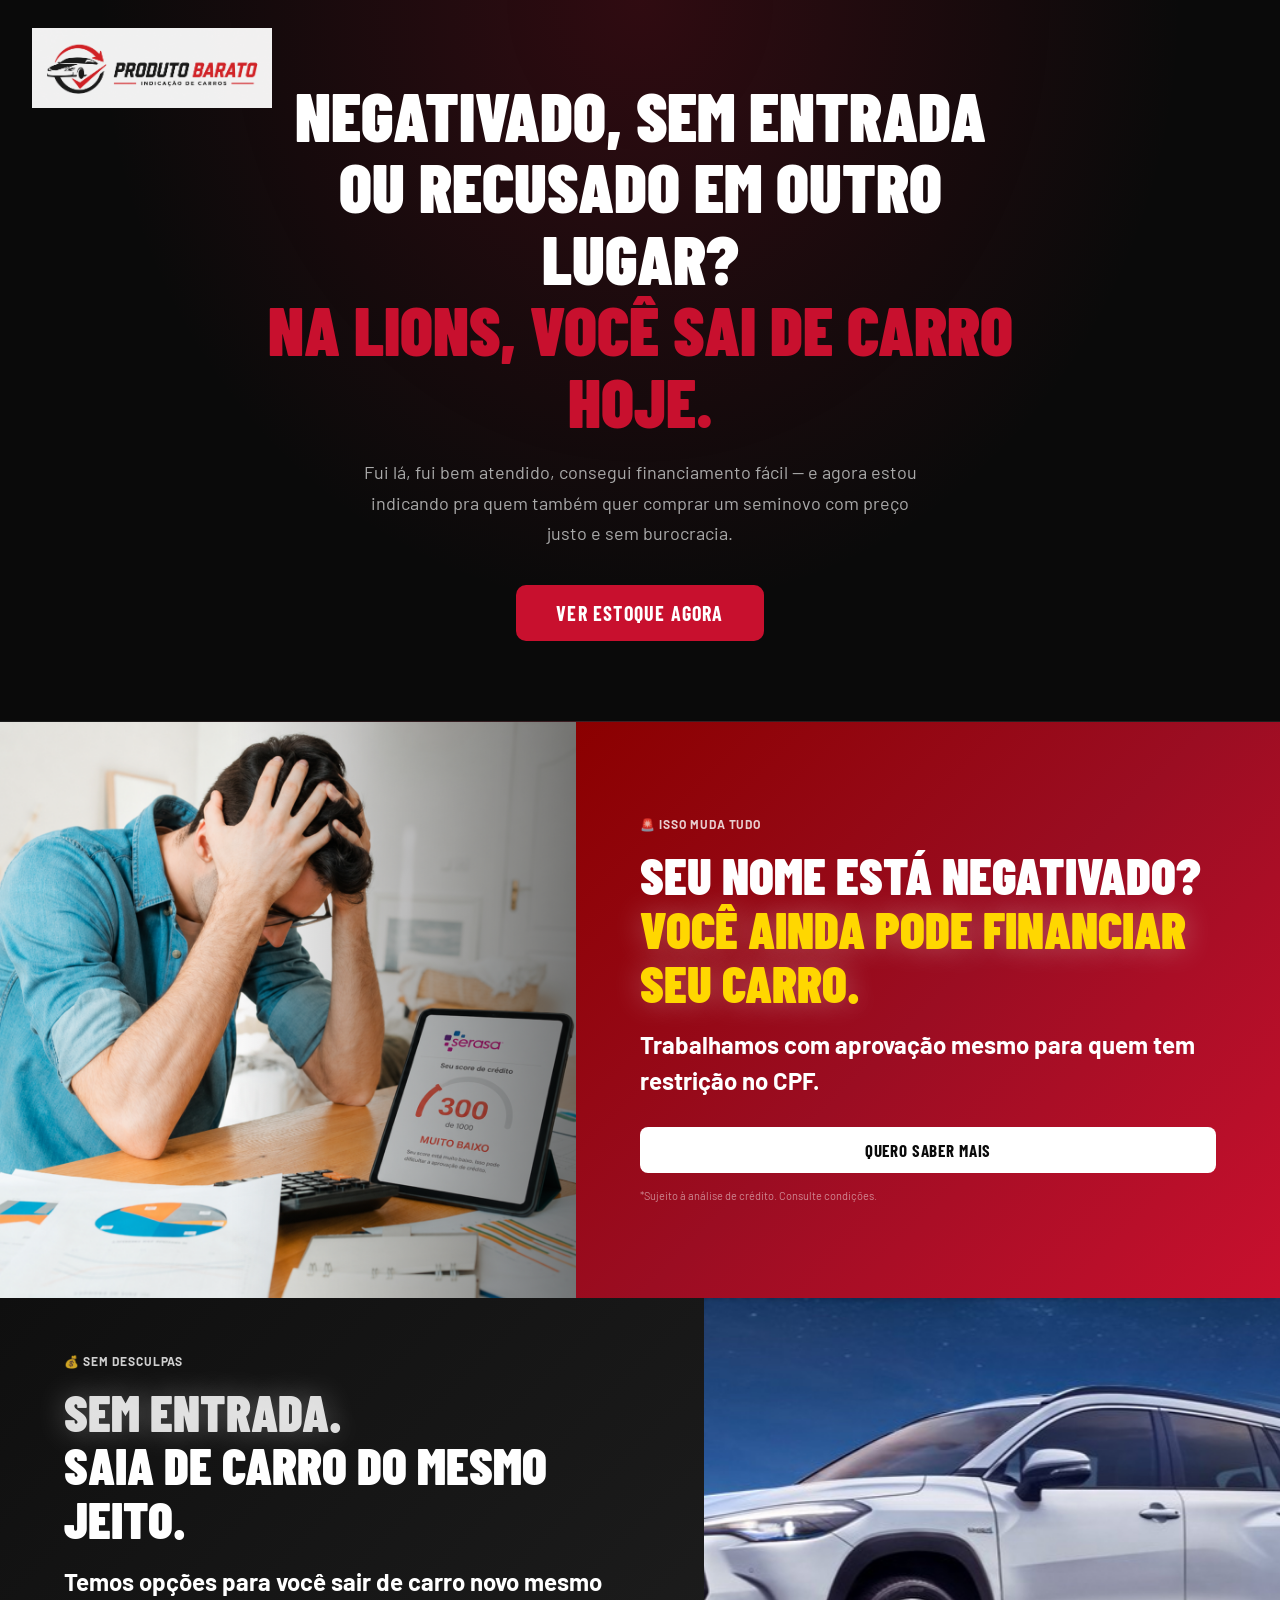
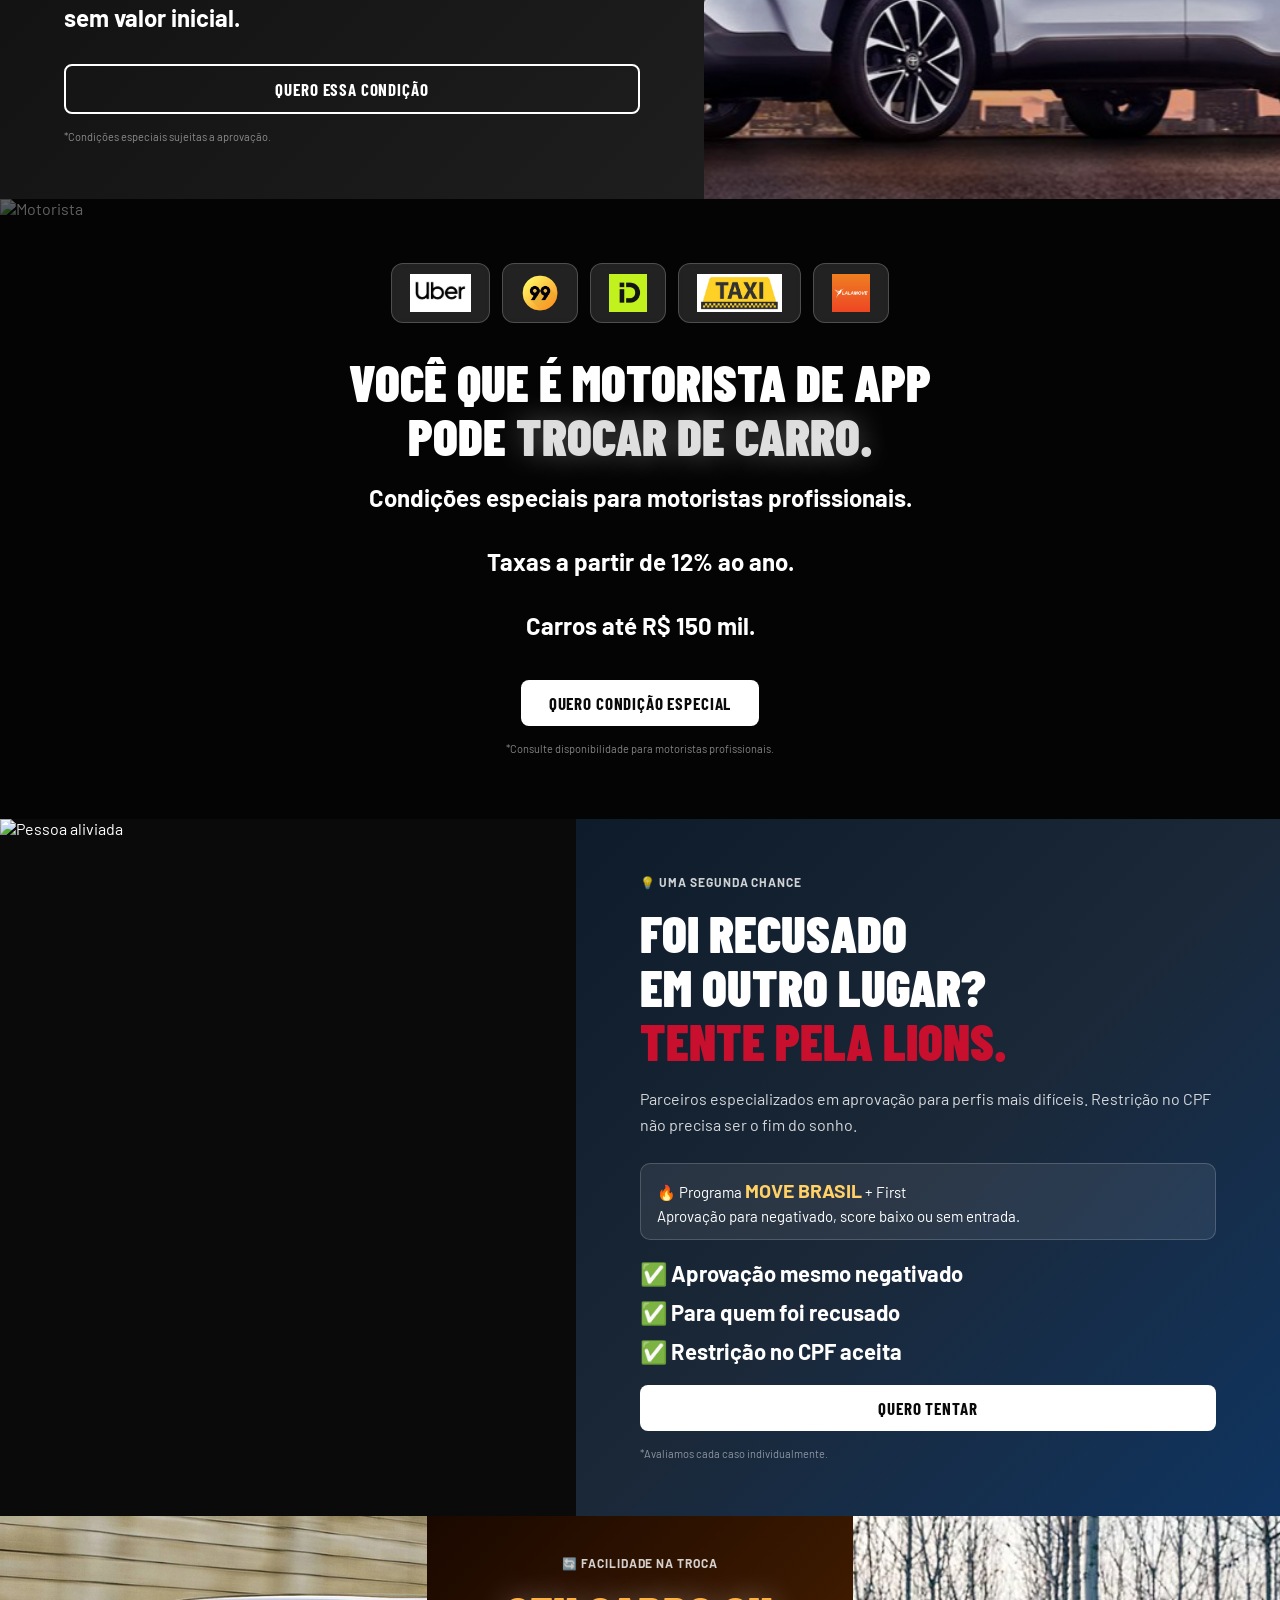
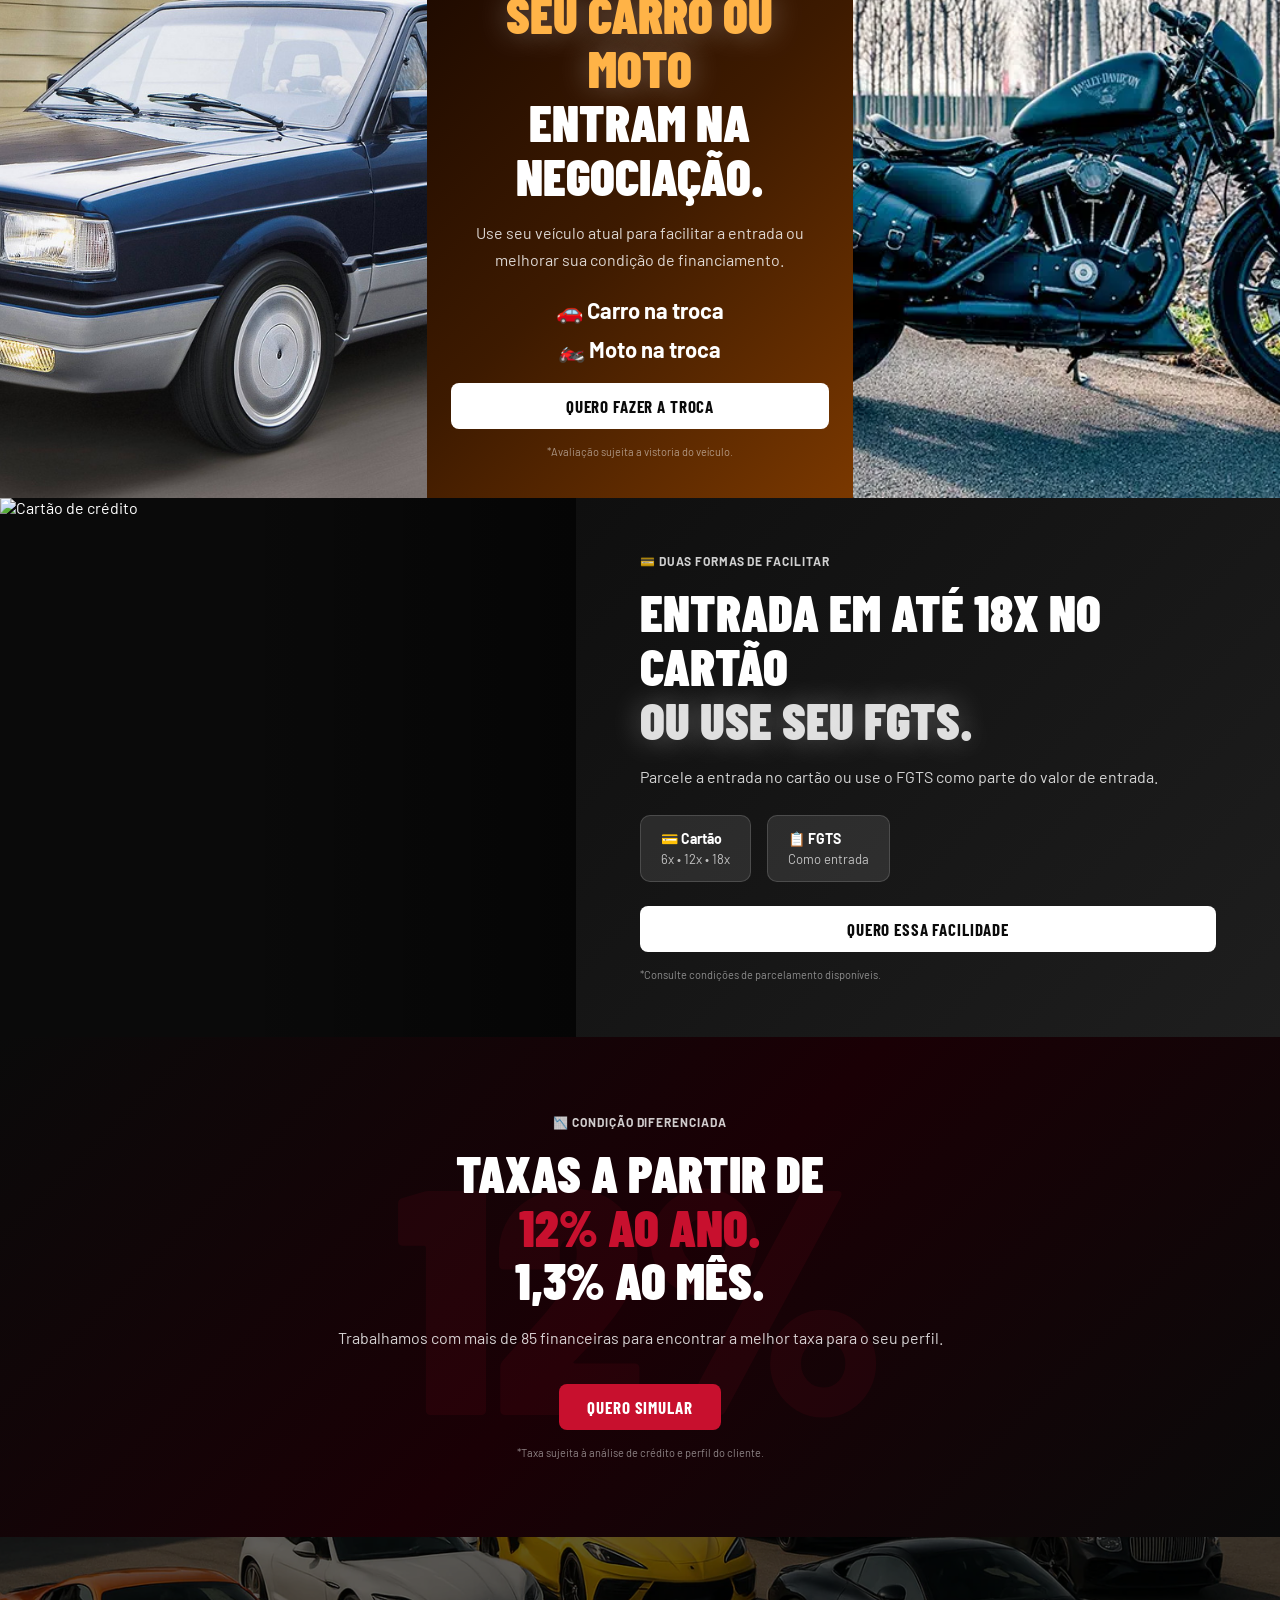
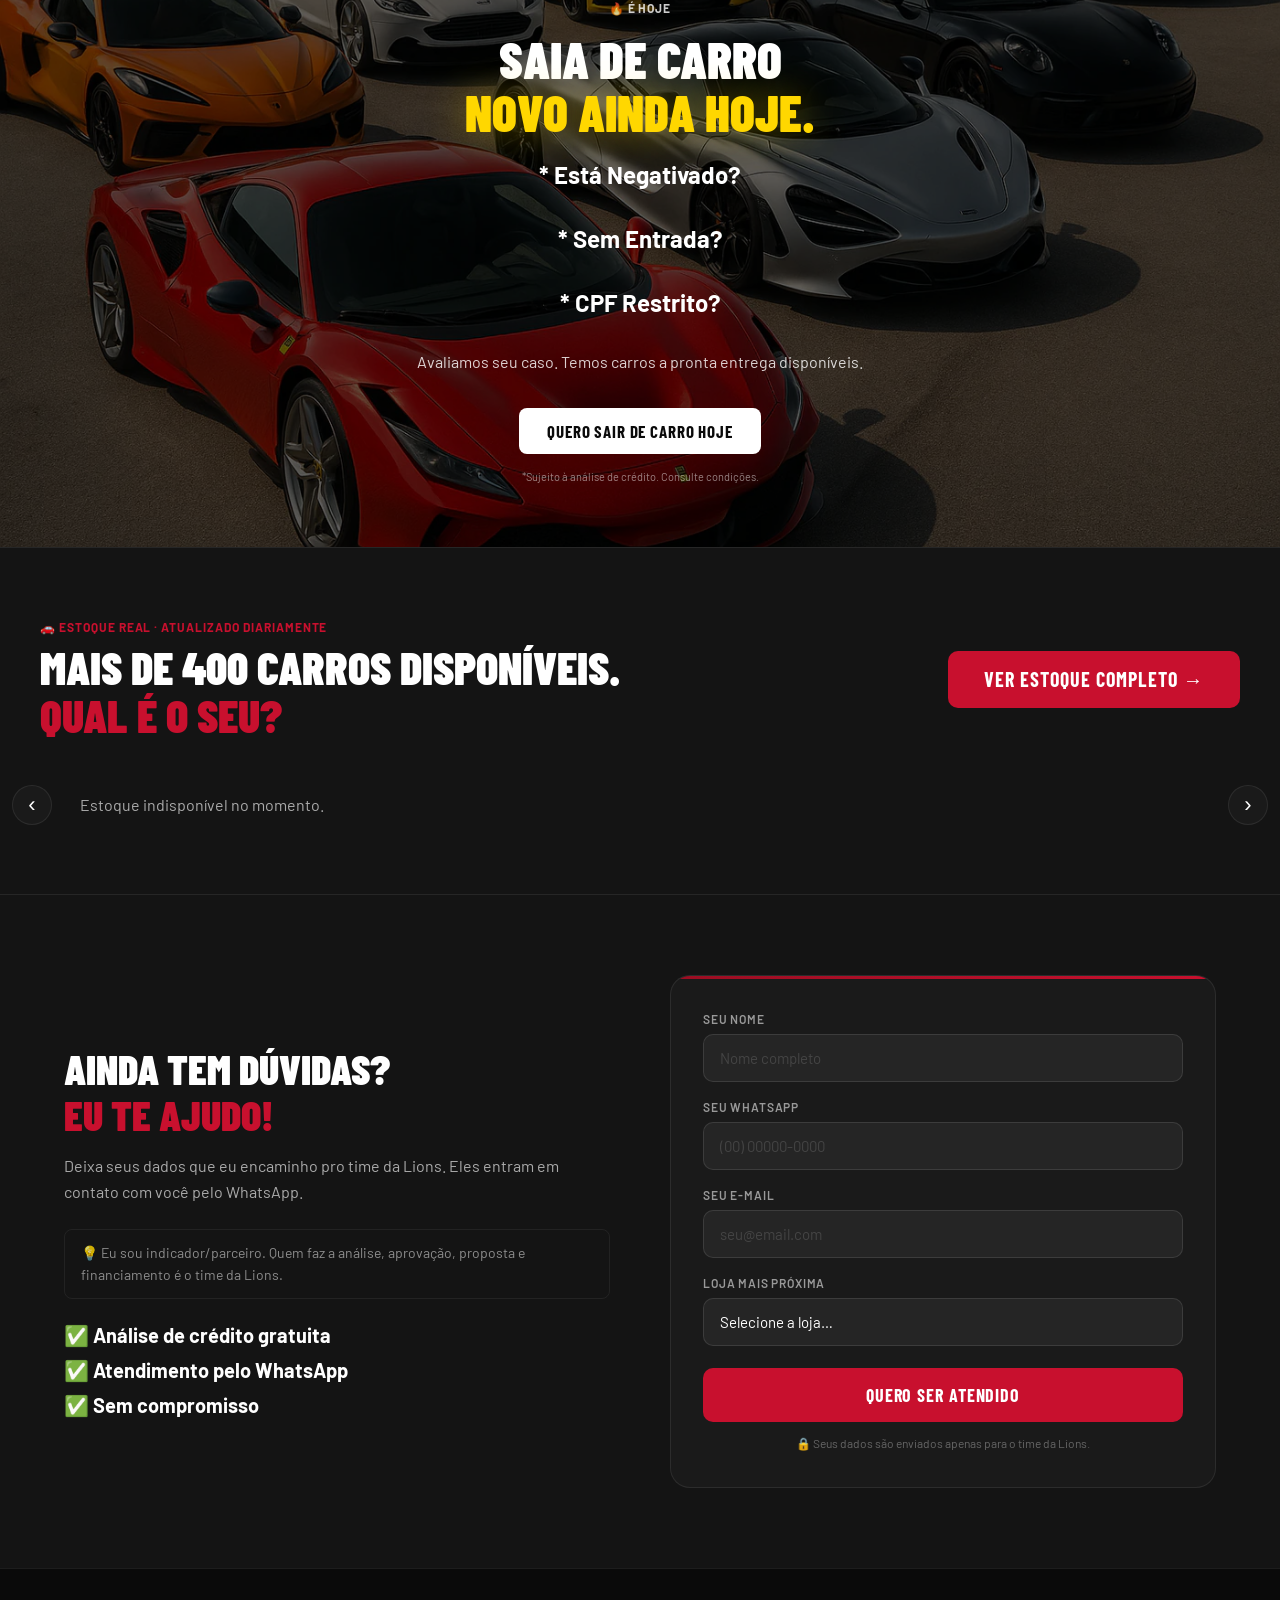
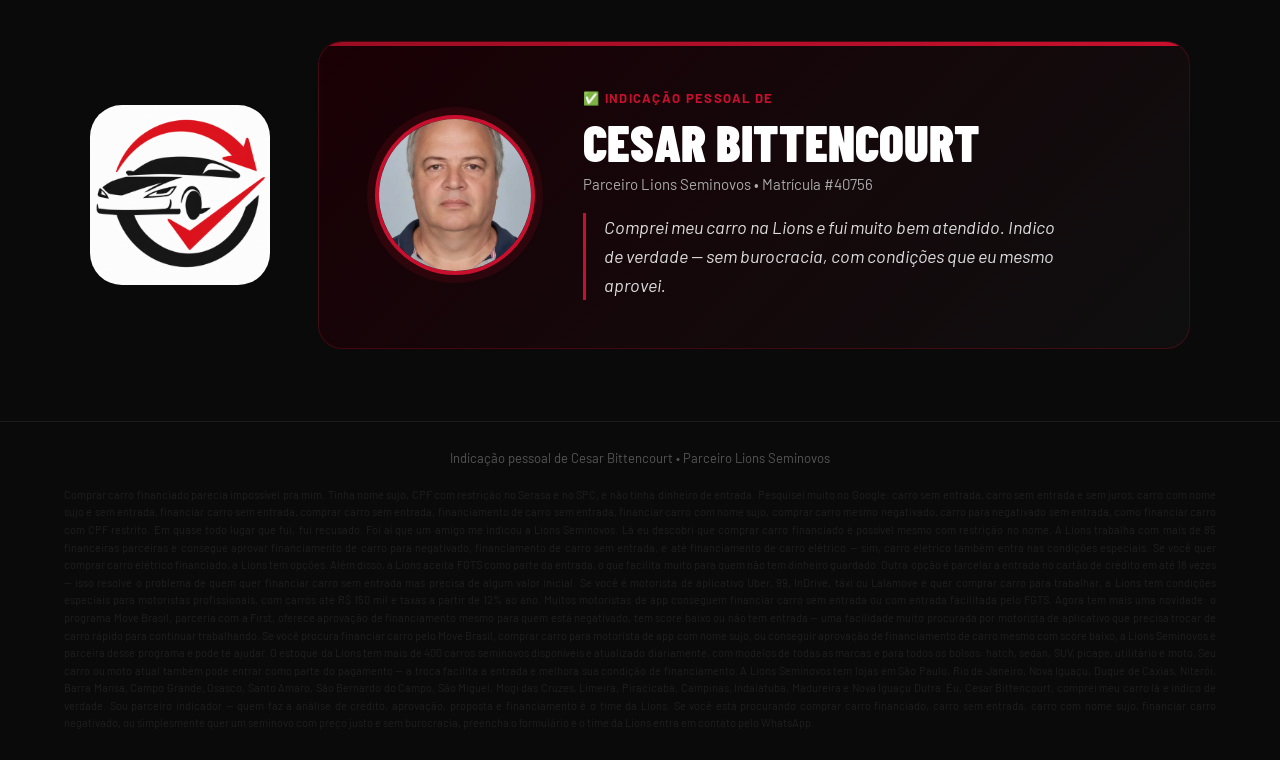
==== index.html @ 7998a9e1 "Destacar Move Brasil e atualizar texto SEO" ====
<!DOCTYPE html>
<html lang="pt-BR">
<head>
  <meta charset="UTF-8" />
  <meta name="viewport" content="width=device-width, initial-scale=1.0" />
  <title>Carros Seminovos — Indicação do Cesar Bittencourt</title>
  <link rel="icon" type="image/png" href="favicon-produtobarato.png" />
  <link rel="shortcut icon" href="favicon-produtobarato.png" />
  <link rel="apple-touch-icon" href="favicon-produtobarato.png" />
  <!-- Meta Pixel -->
  <script>
  !function(f,b,e,v,n,t,s){if(f.fbq)return;n=f.fbq=function(){n.callMethod?
  n.callMethod.apply(n,arguments):n.queue.push(arguments)};if(!f._fbq)f._fbq=n;
  n.push=n;n.loaded=!0;n.version='2.0';n.queue=[];t=b.createElement(e);t.async=!0;
  t.src=v;s=b.getElementsByTagName(e)[0];s.parentNode.insertBefore(t,s)}(window,
  document,'script','https://connect.facebook.net/en_US/fbevents.js');
  fbq('init','1391147762825325');
  fbq('track','PageView');
  </script>
  <noscript><img height="1" width="1" style="display:none" src="https://www.facebook.com/tr?id=1391147762825325&ev=PageView&noscript=1"/></noscript>
  <!-- Google Analytics -->
  <script async src="https://www.googletagmanager.com/gtag/js?id=G-1HCX6DXXSW"></script>
  <script>
    window.dataLayer = window.dataLayer || [];
    function gtag(){dataLayer.push(arguments);}
    gtag('js', new Date());
    gtag('config', 'G-1HCX6DXXSW');
  </script>
  <link rel="stylesheet" href="style.css" />
  <meta property="og:title" content="Carros Seminovos — Indicação do Cesar Bittencourt" />
  <meta property="og:description" content="Comprei meu carro na Lions e indico pra você. Financiamento fácil, sem burocracia." />
  <meta property="og:image" content="https://produtobarato.shop/colecao-de-carros.jpg" />
  <meta property="og:url" content="https://produtobarato.shop" />
  <meta property="og:type" content="website" />
  <meta name="twitter:card" content="summary_large_image" />
  <meta name="twitter:image" content="https://produtobarato.shop/colecao-de-carros.jpg" />
</head>
<body>

  <!-- HERO -->
  <section class="hero">
    <img src="logotipo-produtobarato.png" alt="Produto Barato - Indicação de Carros" class="hero-logo" />
    <div class="hero-inner">
      <h1 class="hero-titulo">Negativado, sem entrada ou recusado em outro lugar?<span>Na Lions, você sai de carro hoje.</span></h1>
      <p class="hero-subtitulo">Fui lá, fui bem atendido, consegui financiamento fácil — e agora estou indicando pra quem também quer comprar um seminovo com preço justo e sem burocracia.</p>
      <a href="#estoque-preview" class="btn-hero">Ver estoque agora</a>
    </div>
  </section>

  <!-- C1: Negativado -->
  <div class="criativo c1">
    <div class="c-foto c-foto-esq">
      <img src="Pessoa com Score Baixo.png" alt="Pessoa com score baixo" />
      <div class="foto-overlay-dark"></div>
    </div>
    <div class="c-texto c-texto-dir c-bg-vermelho">
      <span class="cri-label">🚨 Isso muda tudo</span>
      <h2 class="cri-headline">Seu nome está negativado?<br/><em>Você ainda pode financiar seu carro.</em></h2>
      <p class="cri-sub cri-sub-destaque">Trabalhamos com aprovação mesmo para quem tem restrição no CPF.</p>
      <a href="#interesse" class="cri-btn">Quero saber mais</a>
      <p class="cri-legal">*Sujeito à análise de crédito. Consulte condições.</p>
    </div>
  </div>

  <!-- C2: Sem entrada -->
  <div class="criativo c2">
    <div class="c-texto c-texto-esq c-bg-escuro">
      <span class="cri-label">💰 Sem desculpas</span>
      <h2 class="cri-headline"><em>Sem entrada.</em><br/>Saia de carro do mesmo jeito.</h2>
      <p class="cri-sub cri-sub-destaque">Temos opções para você sair de carro novo mesmo sem valor inicial.</p>
      <a href="#interesse" class="cri-btn cri-btn-outline">Quero essa condição</a>
      <p class="cri-legal">*Condições especiais sujeitas a aprovação.</p>
    </div>
    <div class="c-foto c-foto-dir">
      <img src="corolla-cross.jpg" alt="Toyota Corolla Cross" />
    </div>
  </div>

  <!-- C3: Motorista de app -->
  <div class="criativo c3-full">
    <div class="c3-bg">
      <img src="https://images.unsplash.com/photo-1449965408869-eaa3f722e40d?w=1400&q=80" alt="Motorista" />
      <div class="foto-overlay-strong"></div>
    </div>
    <div class="c3-conteudo">
      <div class="c3-apps">
        <div class="app-logo-item"><img src="Uber.JPG" alt="Uber" /></div>
        <div class="app-logo-item"><img src="99 logo.png" alt="99" /></div>
        <div class="app-logo-item"><img src="Indriver.jpg" alt="inDrive" /></div>
        <div class="app-logo-item"><img src="Taxi.jpg" alt="Táxi" /></div>
        <div class="app-logo-item"><img src="Lalamov.png" alt="Lalamove" /></div>
      </div>
      <h2 class="cri-headline cri-center">Você que é motorista de app<br/>pode <em>trocar de carro.</em></h2>
      <p class="cri-sub-destaque cri-center">Condições especiais para motoristas profissionais.</p>
      <p class="cri-sub-destaque cri-center">Taxas a partir de 12% ao ano.</p>
      <p class="cri-sub-destaque cri-center">Carros até R$ 150 mil.</p>
      <a href="#interesse" class="cri-btn">Quero condição especial</a>
      <p class="cri-legal cri-center">*Consulte disponibilidade para motoristas profissionais.</p>
    </div>
  </div>

  <!-- C4: Foi recusado -->
  <div class="criativo c4">
    <div class="c-foto c-foto-esq">
      <img src="https://images.unsplash.com/photo-1573497620053-ea5300f94f21?w=800&q=80" alt="Pessoa aliviada" />
    </div>
    <div class="c-texto c-texto-dir c-bg-azul">
      <span class="cri-label">💡 Uma segunda chance</span>
      <h2 class="cri-headline">Foi recusado<br/>em outro lugar?<br/><em class="em-vermelho">Tente pela Lions.</em></h2>
      <p class="cri-sub">Parceiros especializados em aprovação para perfis mais difíceis. Restrição no CPF não precisa ser o fim do sonho.</p>
      <p class="cri-selo">🔥 Programa <strong class="move-brasil-destaque">MOVE BRASIL</strong> + First<br/>Aprovação para negativado, score baixo ou sem entrada.</p>
      <div class="cri-checks cri-checks-grande">
        <span>✅ Aprovação mesmo negativado</span>
        <span>✅ Para quem foi recusado</span>
        <span>✅ Restrição no CPF aceita</span>
      </div>
      <a href="#interesse" class="cri-btn">Quero tentar</a>
      <p class="cri-legal">*Avaliamos cada caso individualmente.</p>
    </div>
  </div>

  <!-- C5: Troca carro/moto -->
  <div class="criativo c5" style="display:grid;grid-template-columns:1fr 1fr 1fr;min-height:400px;">
    <div class="c-foto" style="overflow:hidden;">
      <img src="Gol-cl.jpg" alt="Carro na troca" style="width:100%;height:100%;object-fit:cover;" />
    </div>
    <div class="c-texto c-bg-laranja" style="display:flex;flex-direction:column;justify-content:center;align-items:center;text-align:center;padding:40px 24px;">
      <span class="cri-label">🔄 Facilidade na troca</span>
      <h2 class="cri-headline"><em>Seu carro ou moto</em><br/>entram na<br/>negociação.</h2>
      <p class="cri-sub">Use seu veículo atual para facilitar a entrada ou melhorar sua condição de financiamento.</p>
      <div class="cri-checks cri-checks-grande">
        <span>🚗 Carro na troca</span>
        <span>🏍️ Moto na troca</span>
      </div>
      <a href="#interesse" class="cri-btn">Quero fazer a troca</a>
      <p class="cri-legal">*Avaliação sujeita a vistoria do veículo.</p>
    </div>
    <div class="c-foto" style="overflow:hidden;">
      <img src="moto-espetacular.jpg" alt="Moto na troca" style="width:100%;height:100%;object-fit:cover;" />
    </div>
  </div>

  <!-- C6: Cartão 18x + FGTS -->
  <div class="criativo c6">
    <div class="c-foto c-foto-esq">
      <img src="https://images.unsplash.com/photo-1556742049-0cfed4f6a45d?w=800&q=80" alt="Cartão de crédito" />
      <div class="foto-overlay-dark"></div>
    </div>
    <div class="c-texto c-texto-dir c-bg-escuro">
      <span class="cri-label">💳 Duas formas de facilitar</span>
      <h2 class="cri-headline">Entrada em até 18x no cartão<br/><em>ou use seu FGTS.</em></h2>
      <p class="cri-sub">Parcele a entrada no cartão ou use o FGTS como parte do valor de entrada.</p>
      <div class="c6-opcoes">
        <div class="c6-op"><strong>💳 Cartão</strong><span>6x • 12x • 18x</span></div>
        <div class="c6-op"><strong>📋 FGTS</strong><span>Como entrada</span></div>
      </div>
      <a href="#interesse" class="cri-btn">Quero essa facilidade</a>
      <p class="cri-legal">*Consulte condições de parcelamento disponíveis.</p>
    </div>
  </div>

  <!-- C7: Taxa 12% -->
  <div class="criativo c7-full">
    <div class="c7-numero-bg">12%</div>
    <div class="c7-conteudo">
      <span class="cri-label">📉 Condição diferenciada</span>
      <h2 class="cri-headline cri-center">Taxas a partir de<br/><em>12% ao ano.</em><br/>1,3% ao mês.</h2>
      <p class="cri-sub cri-center">Trabalhamos com mais de 85 financeiras para encontrar a melhor taxa para o seu perfil.</p>
      <a href="#interesse" class="cri-btn">Quero simular</a>
      <p class="cri-legal cri-center">*Taxa sujeita à análise de crédito e perfil do cliente.</p>
    </div>
  </div>

  <!-- C8: Saia de carro hoje -->
  <div class="criativo c8-full">
    <div class="c8-bg">
      <img src="colecao-de-carros.jpg" alt="Coleção de carros" />
      <div class="foto-overlay-strong"></div>
    </div>
    <div class="c8-conteudo">
      <span class="cri-label">🔥 É hoje</span>
      <h2 class="cri-headline cri-center">Saia de carro<br/><em>novo ainda hoje.</em></h2>
      <p class="cri-sub-destaque cri-center">* Está Negativado?</p>
      <p class="cri-sub-destaque cri-center">* Sem Entrada?</p>
      <p class="cri-sub-destaque cri-center">* CPF Restrito?</p>
      <p class="cri-sub cri-center">Avaliamos seu caso. Temos carros a pronta entrega disponíveis.</p>
      <a href="#interesse" class="cri-btn cri-btn-white">Quero sair de carro hoje</a>
      <p class="cri-legal cri-center">*Sujeito à análise de crédito. Consulte condições.</p>
    </div>
  </div>

  <!-- ── CARROSSEL DE DESTAQUE ── -->
  <section class="preview-section" id="estoque-preview">
    <div class="preview-header">
      <div class="preview-header-texto">
        <p class="preview-label">🚗 Estoque real · Atualizado diariamente</p>
        <h2 class="preview-titulo">Mais de 400 carros disponíveis.<br/><em>Qual é o seu?</em></h2>
      </div>
      <a href="estoque.html" class="btn-estoque-completo">Ver estoque completo →</a>
    </div>
    <div class="carrossel-wrapper">
      <button class="carrossel-prev" id="carrosselPrev">&#8249;</button>
      <div class="carrossel-track" id="carrosselTrack"></div>
      <button class="carrossel-next" id="carrosselNext">&#8250;</button>
    </div>
    <div class="preview-cta-mobile">
      <a href="estoque.html" class="btn-estoque-completo btn-estoque-full">Ver estoque completo →</a>
    </div>
  </section>

  <!-- FORMULÁRIO GERAL -->
  <section class="form-section" id="interesse">
    <div class="container">
      <div class="form-wrapper">
        <div class="form-texto">
          <h2 class="form-titulo">Ainda tem dúvidas?<br/><em>Eu te ajudo!</em></h2>
          <p class="form-subtitulo">Deixa seus dados que eu encaminho pro time da Lions. Eles entram em contato com você pelo WhatsApp.</p>
          <p class="form-transparencia">💡 Eu sou indicador/parceiro. Quem faz a análise, aprovação, proposta e financiamento é o time da Lions.</p>
          <ul class="form-beneficios form-beneficios-grande">
            <li>✅ Análise de crédito gratuita</li>
            <li>✅ Atendimento pelo WhatsApp</li>
            <li>✅ Sem compromisso</li>
          </ul>
        </div>
        <div class="form-card">
          <div class="msg-erro" id="msgErro" style="display:none;"></div>
          <div class="form-group">
            <label for="nome">Seu nome</label>
            <input type="text" id="nome" placeholder="Nome completo" autocomplete="name" />
          </div>
          <div class="form-group">
            <label for="whatsapp">Seu WhatsApp</label>
            <input type="tel" id="whatsapp" placeholder="(00) 00000-0000" maxlength="15" />
          </div>
          <div class="form-group">
            <label for="email">Seu e-mail</label>
            <input type="email" id="email" placeholder="seu@email.com" autocomplete="email" />
          </div>
          <div class="form-group">
            <label for="loja">Loja mais próxima</label>
            <select id="loja" class="form-select">
              <option value="">Selecione a loja…</option>
              <option>Lions Seminovos Nova Iguaçu</option>
              <option>Lions Seminovos Duque de Caxias</option>
              <option>Lions Seminovos Intendente Magalhães</option>
              <option>Lions Seminovos Niterói</option>
              <option>Lions Seminovos Barra Mansa</option>
              <option>Lions Seminovos Campo Grande</option>
              <option>Lions Seminovos Nova Iguaçu - Dutra</option>
              <option>Lions Seminovos Vila Prudente</option>
              <option>Lions Seminovos Osasco</option>
              <option>Lions Seminovos Santo Amaro</option>
              <option>Lions Seminovos São Bernardo do Campo</option>
              <option>Lions Seminovos São Miguel</option>
              <option>Lions Seminovos Mogi das Cruzes</option>
              <option>Lions Seminovos Limeira</option>
              <option>Lions Seminovos Piracicaba</option>
              <option>Lions Seminovos Campinas</option>
              <option>Lions Seminovos Indaiatuba</option>
              <option>Lions Seminovos Madureira</option>
            </select>
          </div>
          <button class="btn-submit" id="btnEnviar" type="button">
            <span class="btn-text">Quero ser atendido</span>
            <div class="spinner"></div>
          </button>
          <p class="form-seguranca">🔒 Seus dados são enviados apenas para o time da Lions.</p>
        </div>
      </div>
    </div>
  </section>

  <!-- CARD CESAR — FINAL -->
  <section class="cesar-final">
    <div class="cesar-final-inner">
      <div class="cesar-favicon-wrapper">
        <img src="favicon-produtobarato.png" alt="Produto Barato" class="cesar-favicon" />
      </div>
      <div class="cesar-final-card">
        <div class="cesar-foto-wrapper">
          <img src="foto-cesar.png" alt="Cesar Bittencourt" class="cesar-foto" />
        </div>
        <div class="cesar-final-texto">
          <p class="cesar-label">✅ Indicação pessoal de</p>
          <h2 class="cesar-nome">Cesar Bittencourt</h2>
          <p class="cesar-parceiro">Parceiro Lions Seminovos • Matrícula #40756</p>
          <p class="cesar-frase">Comprei meu carro na Lions e fui muito bem atendido. Indico de verdade — sem burocracia, com condições que eu mesmo aprovei.</p>
        </div>
      </div>
    </div>
  </section>

  <!-- POPUP DO CARRO -->
  <div class="popup-overlay" id="popupOverlay">
    <div class="popup-box">
      <button class="popup-fechar" id="popupFechar">✕</button>
      <div class="popup-carro-info" id="popupCarroInfo"></div>
      <h3 class="popup-titulo">Me passa seus dados</h3>
      <p class="popup-subtitulo">O time da Lions entra em contato pelo WhatsApp.</p>
      <div class="msg-erro" id="popupErro" style="display:none;"></div>
      <div class="form-group">
        <label for="popupNome">Seu nome</label>
        <input type="text" id="popupNome" placeholder="Nome completo" />
      </div>
      <div class="form-group">
        <label for="popupWpp">Seu WhatsApp</label>
        <input type="tel" id="popupWpp" placeholder="(00) 00000-0000" maxlength="15" />
      </div>
      <div class="form-group">
        <label for="popupEmail">Seu e-mail</label>
        <input type="email" id="popupEmail" placeholder="seu@email.com" />
      </div>
      <div class="form-group">
        <label for="popupLoja">Loja mais próxima</label>
        <select id="popupLoja" class="form-select">
          <option value="">Selecione a loja…</option>
          <option>Lions Seminovos Nova Iguaçu</option>
          <option>Lions Seminovos Duque de Caxias</option>
          <option>Lions Seminovos Intendente Magalhães</option>
          <option>Lions Seminovos Niterói</option>
          <option>Lions Seminovos Barra Mansa</option>
          <option>Lions Seminovos Campo Grande</option>
          <option>Lions Seminovos Nova Iguaçu - Dutra</option>
          <option>Lions Seminovos Vila Prudente</option>
          <option>Lions Seminovos Osasco</option>
          <option>Lions Seminovos Santo Amaro</option>
          <option>Lions Seminovos São Bernardo do Campo</option>
          <option>Lions Seminovos São Miguel</option>
          <option>Lions Seminovos Mogi das Cruzes</option>
          <option>Lions Seminovos Limeira</option>
          <option>Lions Seminovos Piracicaba</option>
          <option>Lions Seminovos Campinas</option>
          <option>Lions Seminovos Indaiatuba</option>
          <option>Lions Seminovos Madureira</option>
        </select>
      </div>
      <button class="btn-submit" id="popupEnviar" type="button">
        <span class="btn-text">Quero este carro</span>
        <div class="spinner"></div>
      </button>
    </div>
  </div>

  <footer class="rodape">
    <p>Indicação pessoal de Cesar Bittencourt • Parceiro Lions Seminovos</p>
    <p class="seo-texto">Comprar carro financiado parecia impossível pra mim. Tinha nome sujo, CPF com restrição no Serasa e no SPC, e não tinha dinheiro de entrada. Pesquisei muito no Google: carro sem entrada, carro sem entrada e sem juros, carro com nome sujo e sem entrada, financiar carro sem entrada, comprar carro sem entrada, financiamento de carro sem entrada, financiar carro com nome sujo, comprar carro mesmo negativado, carro para negativado sem entrada, como financiar carro com CPF restrito. Em quase todo lugar que fui, fui recusado. Foi aí que um amigo me indicou a Lions Seminovos. Lá eu descobri que comprar carro financiado é possível mesmo com restrição no nome. A Lions trabalha com mais de 85 financeiras parceiras e consegue aprovar financiamento de carro para negativado, financiamento de carro sem entrada, e até financiamento de carro elétrico — sim, carro elétrico também entra nas condições especiais. Se você quer comprar carro elétrico financiado, a Lions tem opções. Além disso, a Lions aceita FGTS como parte da entrada, o que facilita muito para quem não tem dinheiro guardado. Outra opção é parcelar a entrada no cartão de crédito em até 18 vezes — isso resolve o problema de quem quer financiar carro sem entrada mas precisa de algum valor inicial. Se você é motorista de aplicativo Uber, 99, InDrive, táxi ou Lalamove e quer comprar carro para trabalhar, a Lions tem condições especiais para motoristas profissionais, com carros até R$ 150 mil e taxas a partir de 12% ao ano. Muitos motoristas de app conseguem financiar carro sem entrada ou com entrada facilitada pelo FGTS. Agora tem mais uma novidade: o programa Move Brasil, parceria com a First, oferece aprovação de financiamento mesmo para quem está negativado, tem score baixo ou não tem entrada — uma facilidade muito procurada por motorista de aplicativo que precisa trocar de carro rápido para continuar trabalhando. Se você procura financiar carro pelo Move Brasil, comprar carro para motorista de app com nome sujo, ou conseguir aprovação de financiamento de carro mesmo com score baixo, a Lions Seminovos é parceira desse programa e pode te ajudar. O estoque da Lions tem mais de 400 carros seminovos disponíveis e atualizado diariamente, com modelos de todas as marcas e para todos os bolsos: hatch, sedan, SUV, picape, utilitário e moto. Seu carro ou moto atual também pode entrar como parte do pagamento — a troca facilita a entrada e melhora sua condição de financiamento. A Lions Seminovos tem lojas em São Paulo, Rio de Janeiro, Nova Iguaçu, Duque de Caxias, Niterói, Barra Mansa, Campo Grande, Osasco, Santo Amaro, São Bernardo do Campo, São Miguel, Mogi das Cruzes, Limeira, Piracicaba, Campinas, Indaiatuba, Madureira e Nova Iguaçu Dutra. Eu, Cesar Bittencourt, comprei meu carro lá e indico de verdade. Sou parceiro indicador — quem faz a análise de crédito, aprovação, proposta e financiamento é o time da Lions. Se você está procurando comprar carro financiado, carro sem entrada, carro com nome sujo, financiar carro negativado, ou simplesmente quer um seminovo com preço justo e sem burocracia, preencha o formulário e o time da Lions entra em contato pelo WhatsApp.</p>
  </footer>

  <script src="env.js"></script>
  <script src="script.js"></script>
</body>
</html>
---- style.css ----
@import url('https://fonts.googleapis.com/css2?family=Barlow+Condensed:wght@400;600;700;900&family=Barlow:wght@400;500;600&display=swap');

:root {
  --vermelho: #C8102E;
  --vermelho-escuro: #9B0D22;
  --preto: #0A0A0A;
  --preto-medio: #141414;
  --preto-card: #1A1A1A;
  --branco: #FFFFFF;
  --cinza: #AAAAAA;
  --borda: rgba(255,255,255,0.08);
}

*,*::before,*::after{box-sizing:border-box;margin:0;padding:0}
html{scroll-behavior:smooth}
body{font-family:'Barlow',sans-serif;background:var(--preto);color:var(--branco);overflow-x:hidden}
a{text-decoration:none;color:inherit}
.container{max-width:1200px;margin:0 auto;padding:0 24px}
.secao-titulo{font-family:'Barlow Condensed',sans-serif;font-size:clamp(28px,4vw,42px);font-weight:900;text-transform:uppercase;margin-bottom:12px}

/* HERO */
.hero{min-height:70vh;display:flex;align-items:center;justify-content:center;text-align:center;padding:80px 24px;background:radial-gradient(ellipse at 50% 0%,rgba(200,16,46,0.2) 0%,transparent 60%),var(--preto);border-bottom:1px solid var(--borda);position:relative}
.hero-logo{position:absolute;top:28px;left:32px;height:80px;width:auto;opacity:.95}
.hero-inner{max-width:760px}
.hero-titulo{font-family:'Barlow Condensed',sans-serif;font-size:clamp(36px,6vw,68px);font-weight:900;text-transform:uppercase;line-height:1.05;margin-bottom:20px}
.hero-titulo span{color:var(--vermelho);display:block}
.hero-subtitulo{font-size:18px;color:var(--cinza);line-height:1.7;max-width:580px;margin:0 auto 36px}
.btn-hero{display:inline-block;background:var(--vermelho);color:var(--branco);padding:16px 40px;border-radius:10px;font-family:'Barlow Condensed',sans-serif;font-size:20px;font-weight:700;text-transform:uppercase;letter-spacing:.06em;transition:background .2s,transform .15s,box-shadow .2s}
.btn-hero:hover{background:var(--vermelho-escuro);transform:translateY(-2px);box-shadow:0 8px 24px rgba(200,16,46,.4)}

/* CRIATIVOS BASE */
.criativo{display:flex;min-height:480px;position:relative;overflow:hidden}
.c-foto{flex:1;position:relative;overflow:hidden;min-height:360px}
.c-foto img{width:100%;height:100%;object-fit:cover;display:block;transition:transform .6s}
.criativo:hover .c-foto img{transform:scale(1.04)}
.c-foto-esq{order:1}.c-foto-dir{order:2}
.c-foto-dupla{display:flex;flex-direction:column}
.c-foto-dupla .foto-top,.c-foto-dupla .foto-bottom{flex:1;overflow:hidden}
.c-foto-dupla .foto-top img,.c-foto-dupla .foto-bottom img{width:100%;height:100%;object-fit:cover;display:block}
.foto-overlay-dark{position:absolute;inset:0;background:linear-gradient(90deg,transparent 40%,rgba(0,0,0,.5) 100%)}
.foto-overlay-strong{position:absolute;inset:0;background:rgba(0,0,0,.62)}
.c-texto{flex:1;display:flex;flex-direction:column;justify-content:center;padding:56px 64px}
.c-texto-esq{order:1}.c-texto-dir{order:2}
.c-bg-vermelho{background:linear-gradient(135deg,#8B0000,var(--vermelho-escuro),#C8102E)}
.c-bg-escuro{background:linear-gradient(135deg,#0f0f0f,#1e1e1e)}
.c-bg-azul{background:linear-gradient(135deg,#0d1b2a,#1b2838,#0f3460)}
.c-bg-laranja{background:linear-gradient(135deg,#1a0800,#3d1a00,#7a3800)}

/* ELEMENTOS CRIATIVOS */
.cri-label{display:inline-block;font-size:12px;font-weight:700;letter-spacing:.08em;text-transform:uppercase;opacity:.8;margin-bottom:16px}
.cri-headline{font-family:'Barlow Condensed',sans-serif;font-size:clamp(32px,4vw,52px);font-weight:900;text-transform:uppercase;line-height:1.05;margin-bottom:18px}
.cri-headline em{font-style:normal;color:rgba(255,255,255,.85);text-shadow:0 0 30px rgba(255,255,255,.3)}
.c-bg-vermelho .cri-headline em{color:#FFD700}
.c-bg-azul .cri-headline em{color:#64DFDF}
.em-vermelho{color:var(--vermelho)!important;text-shadow:none!important}
.c-bg-laranja .cri-headline em{color:#FFB347}
.cri-center{text-align:center}
.cri-sub{font-size:16px;line-height:1.65;opacity:.82;margin-bottom:24px;max-width:100%}
.cri-selo{font-size:15px;line-height:1.5;background:rgba(255,255,255,.08);border:1px solid rgba(255,255,255,.18);border-radius:10px;padding:12px 16px;margin-bottom:20px;display:inline-block}
.cri-selo strong{color:#FFD166}
.move-brasil-destaque{font-size:1.3em;color:#FFD166;text-transform:uppercase}
.cri-sub-destaque{font-size:clamp(18px,2.2vw,24px);font-weight:700;line-height:1.5;color:var(--branco);opacity:1;margin-bottom:28px;max-width:600px}
.cri-btn{display:inline-block;background:var(--branco);color:var(--preto);padding:13px 28px;border-radius:8px;font-family:'Barlow Condensed',sans-serif;font-size:17px;font-weight:700;text-transform:uppercase;letter-spacing:.05em;margin-bottom:12px;transition:opacity .2s,transform .15s;align-self:stretch;text-align:center}
.cri-btn:hover{opacity:.9;transform:translateY(-1px)}
.cri-btn-outline{background:transparent;color:var(--branco);border:2px solid var(--branco)}
.cri-btn-white{background:var(--branco);color:var(--preto)}
.cri-legal{font-size:11px;opacity:.5;margin-top:4px}
.cri-checks{display:flex;flex-direction:column;gap:8px;margin-bottom:20px;font-size:14px;font-weight:500}
.cri-checks-grande{font-size:22px;font-weight:700;gap:12px}

/* LOGOS APPS */
.c3-apps{display:flex;flex-wrap:wrap;justify-content:center;gap:12px;margin-bottom:32px}
.app-logo-item{background:rgba(255,255,255,.12);border:1px solid rgba(255,255,255,.2);border-radius:12px;padding:10px 18px;display:flex;align-items:center;justify-content:center;backdrop-filter:blur(4px)}
.app-logo-item img{height:38px;width:auto;object-fit:contain;display:block}

/* C3/C7/C8 full */
.c3-full{display:flex;min-height:560px;position:relative;align-items:center;justify-content:center;overflow:hidden}
.c3-bg{position:absolute;inset:0}
.c3-bg img{width:100%;height:100%;object-fit:cover}
.c3-conteudo{position:relative;z-index:1;display:flex;flex-direction:column;align-items:center;padding:64px 40px;text-align:center;max-width:900px;margin:0 auto}
.c3-conteudo .cri-btn{align-self:center;margin-top:8px}
.c7-full{display:flex;min-height:500px;position:relative;align-items:center;justify-content:center;overflow:hidden;background:linear-gradient(135deg,#0a0a0a,#1a0005,#0a0a0a)}
.c7-numero-bg{position:absolute;font-family:'Barlow Condensed',sans-serif;font-size:clamp(180px,25vw,320px);font-weight:900;color:var(--vermelho);opacity:.08;user-select:none;line-height:1;pointer-events:none}
.c7-conteudo{position:relative;z-index:1;display:flex;flex-direction:column;align-items:center;padding:64px 40px;text-align:center;max-width:700px}
.c7-conteudo .cri-headline em{color:var(--vermelho);text-shadow:none}
.c7-conteudo .cri-btn{align-self:center;background:var(--vermelho);color:var(--branco);margin-top:8px}
.c8-full{display:flex;min-height:560px;position:relative;align-items:center;justify-content:center;overflow:hidden}
.c8-bg{position:absolute;inset:0}
.c8-bg img{width:100%;height:100%;object-fit:cover}
.c8-conteudo{position:relative;z-index:1;display:flex;flex-direction:column;align-items:center;padding:64px 40px;text-align:center;max-width:800px;margin:0 auto}
.c8-conteudo .cri-btn{align-self:center;margin-top:8px}
.c8-conteudo .cri-headline em{color:#FFD700;text-shadow:0 0 40px rgba(255,215,0,.4)}
.c6-opcoes{display:flex;gap:16px;margin-bottom:24px;flex-wrap:wrap}
.c6-op{background:rgba(255,255,255,.1);border:1px solid rgba(255,255,255,.15);border-radius:10px;padding:14px 20px;display:flex;flex-direction:column;gap:4px;min-width:110px}
.c6-op strong{font-size:14px;font-weight:700}
.c6-op span{font-size:13px;opacity:.7}

/* ══ CARROSSEL PREVIEW ══ */
.preview-section{padding:72px 0 60px;background:var(--preto-medio);border-top:1px solid var(--borda)}
.preview-header{display:flex;align-items:center;justify-content:space-between;padding:0 40px;margin-bottom:36px;gap:24px}
.preview-label{font-size:12px;font-weight:700;text-transform:uppercase;letter-spacing:.08em;color:var(--vermelho);margin-bottom:8px}
.preview-titulo{font-family:'Barlow Condensed',sans-serif;font-size:clamp(28px,4vw,46px);font-weight:900;text-transform:uppercase;line-height:1.05}
.preview-titulo em{font-style:normal;color:var(--vermelho)}
.btn-estoque-completo{display:inline-block;background:var(--vermelho);color:var(--branco);padding:16px 36px;border-radius:10px;font-family:'Barlow Condensed',sans-serif;font-size:20px;font-weight:700;text-transform:uppercase;letter-spacing:.05em;white-space:nowrap;transition:background .2s,transform .15s,box-shadow .2s;flex-shrink:0}
.btn-estoque-completo:hover{background:var(--vermelho-escuro);transform:translateY(-2px);box-shadow:0 8px 24px rgba(200,16,46,.4)}
.btn-estoque-full{width:calc(100% - 80px);margin:0 40px;text-align:center;display:block}
.preview-cta-mobile{display:none;margin-top:28px}
.carrossel-wrapper{position:relative;overflow:hidden;padding:0 60px}
.carrossel-track{display:flex;gap:16px;transition:transform .4s ease;will-change:transform}
.carrossel-prev,.carrossel-next{position:absolute;top:50%;transform:translateY(-50%);background:var(--preto-card);border:1px solid var(--borda);border-radius:50%;width:40px;height:40px;color:var(--branco);font-size:22px;cursor:pointer;z-index:2;display:flex;align-items:center;justify-content:center;transition:background .2s,border-color .2s}
.carrossel-prev{left:12px}.carrossel-next{right:12px}
.carrossel-prev:hover,.carrossel-next:hover{background:var(--vermelho);border-color:var(--vermelho)}
.mini-card{background:var(--preto-card);border:1px solid var(--borda);border-radius:12px;overflow:hidden;min-width:220px;max-width:220px;flex-shrink:0;transition:transform .2s,border-color .2s}
.mini-card:hover{transform:translateY(-3px);border-color:rgba(200,16,46,.35)}
.mini-foto{height:140px;overflow:hidden;background:#111}
.mini-foto img{width:100%;height:100%;object-fit:cover;transition:transform .4s}
.mini-card:hover .mini-foto img{transform:scale(1.05)}
.mini-info{padding:12px}
.mini-marca{font-size:11px;font-weight:700;text-transform:uppercase;letter-spacing:.06em;color:var(--cinza);margin-bottom:2px}
.mini-modelo{font-family:'Barlow Condensed',sans-serif;font-size:16px;font-weight:700;text-transform:uppercase;margin-bottom:8px;line-height:1.2}
.mini-detalhes{display:flex;gap:10px;font-size:12px;color:var(--cinza);margin-bottom:12px;flex-wrap:wrap}
.mini-btn{display:block;width:100%;background:var(--vermelho);color:var(--branco);border:none;border-radius:6px;padding:9px;font-family:'Barlow Condensed',sans-serif;font-size:14px;font-weight:700;text-transform:uppercase;cursor:pointer;transition:background .2s}
.mini-btn:hover{background:var(--vermelho-escuro)}

/* ══ PÁGINA DE ESTOQUE ══ */
.estoque-page-hero{padding:48px 0 36px;background:radial-gradient(ellipse at 50% 0%,rgba(200,16,46,.15) 0%,transparent 60%),var(--preto);border-bottom:1px solid var(--borda)}
.btn-voltar-home{display:inline-block;font-size:14px;color:var(--cinza);margin-bottom:20px;transition:color .2s}
.btn-voltar-home:hover{color:var(--branco)}
.estoque-page-titulo{font-family:'Barlow Condensed',sans-serif;font-size:clamp(32px,5vw,56px);font-weight:900;text-transform:uppercase;line-height:1.05;margin-bottom:10px}
.estoque-page-titulo em{font-style:normal;color:var(--vermelho)}
.estoque-page-sub{font-size:16px;color:var(--cinza)}
.estoque-page-section{padding:40px 0 80px}
.estoque-filtros-bar{margin-bottom:24px;display:flex;flex-direction:column;gap:14px}
.busca-input{width:100%;background:rgba(255,255,255,.05);border:1px solid rgba(255,255,255,.12);border-radius:10px;padding:14px 18px;font-family:'Barlow',sans-serif;font-size:15px;color:var(--branco);outline:none;transition:border-color .2s}
.busca-input:focus{border-color:var(--vermelho)}
.busca-input::placeholder{color:#555}
.filtros-chips{display:flex;flex-wrap:wrap;gap:8px}
.chip{background:var(--preto-card);border:1px solid var(--borda);border-radius:100px;padding:7px 18px;font-size:13px;font-weight:500;color:var(--cinza);cursor:pointer;transition:all .2s}
.chip:hover{border-color:var(--vermelho);color:var(--branco)}
.chip.ativo{background:var(--vermelho);border-color:var(--vermelho);color:var(--branco);font-weight:600}
.estoque-contador{font-size:14px;color:var(--cinza);margin-bottom:24px}
.estoque-page-grid{display:grid;grid-template-columns:repeat(auto-fill,minmax(240px,1fr));gap:20px}
.sem-resultados-txt{text-align:center;padding:60px;color:var(--cinza)}
.ep-card{background:var(--preto-card);border:1px solid var(--borda);border-radius:14px;overflow:hidden;transition:transform .2s,border-color .2s}
.ep-card:hover{transform:translateY(-4px);border-color:rgba(200,16,46,.3)}
.ep-foto{height:170px;overflow:hidden;background:#111}
.ep-foto img{width:100%;height:100%;object-fit:cover;transition:transform .4s}
.ep-card:hover .ep-foto img{transform:scale(1.04)}
.ep-info{padding:16px}
.ep-marca{font-size:11px;font-weight:700;text-transform:uppercase;letter-spacing:.06em;color:var(--cinza);margin-bottom:2px}
.ep-modelo{font-family:'Barlow Condensed',sans-serif;font-size:18px;font-weight:700;text-transform:uppercase;margin-bottom:10px;line-height:1.2}
.ep-detalhes{display:flex;flex-wrap:wrap;gap:8px;font-size:12px;color:var(--cinza);margin-bottom:14px}
.paginacao{display:flex;justify-content:center;gap:6px;margin-top:40px;flex-wrap:wrap}
.pag-btn{background:var(--preto-card);border:1px solid var(--borda);border-radius:8px;padding:8px 14px;font-size:14px;color:var(--cinza);cursor:pointer;transition:all .2s;min-width:38px}
.pag-btn:hover:not(.desabilitado){border-color:var(--vermelho);color:var(--branco)}
.pag-btn.ativo{background:var(--vermelho);border-color:var(--vermelho);color:var(--branco);font-weight:700}
.pag-btn.desabilitado{opacity:.3;cursor:default}

/* LOADING / ERRO */
.loading-estado{display:flex;flex-direction:column;align-items:center;gap:16px;padding:60px 0;color:var(--cinza);font-size:15px}
.spinner-grande{width:40px;height:40px;border:3px solid rgba(255,255,255,.1);border-top-color:var(--vermelho);border-radius:50%;animation:spin .8s linear infinite}
.erro-estado{text-align:center;padding:40px;color:var(--cinza)}
.btn-tentar{margin-top:16px;background:transparent;border:1px solid var(--vermelho);color:var(--vermelho);padding:10px 24px;border-radius:8px;cursor:pointer;font-size:14px}
.btn-carro{display:block;text-align:center;background:var(--vermelho);border:none;color:var(--branco);border-radius:8px;padding:13px;font-family:'Barlow Condensed',sans-serif;font-size:16px;font-weight:700;text-transform:uppercase;letter-spacing:.04em;cursor:pointer;transition:background .2s;width:100%}
.btn-carro:hover{background:var(--vermelho-escuro)}

/* FORMULÁRIO */
.form-section{padding:80px 0;background:var(--preto-medio);border-top:1px solid var(--borda)}
.form-wrapper{display:grid;grid-template-columns:1fr 1fr;gap:60px;align-items:center}
.form-titulo{font-family:'Barlow Condensed',sans-serif;font-size:clamp(26px,3.5vw,42px);font-weight:900;text-transform:uppercase;line-height:1.1;margin-bottom:16px}
.form-titulo em{font-style:normal;color:var(--vermelho)}
.form-subtitulo{font-size:16px;color:var(--cinza);line-height:1.6;margin-bottom:24px}
.form-transparencia{font-size:14px;color:var(--cinza);line-height:1.6;margin-bottom:24px;padding:12px 16px;border:1px solid var(--borda);border-radius:8px;opacity:.8}
.form-beneficios{list-style:none;display:flex;flex-direction:column;gap:10px;font-size:15px;color:#CCC}
.form-beneficios-grande{font-size:20px;font-weight:700;color:var(--branco)}
.form-card{background:var(--preto-card);border:1px solid var(--borda);border-radius:20px;padding:36px 32px;position:relative;overflow:hidden}
.form-card::before{content:'';position:absolute;top:0;left:0;right:0;height:3px;background:linear-gradient(90deg,var(--vermelho-escuro),var(--vermelho))}
.form-group{margin-bottom:18px}
.form-group label{display:block;font-size:12px;font-weight:600;text-transform:uppercase;letter-spacing:.07em;color:#999;margin-bottom:8px}
.form-group input{width:100%;background:rgba(255,255,255,.05);border:1px solid rgba(255,255,255,.1);border-radius:10px;padding:14px 16px;font-family:'Barlow',sans-serif;font-size:15px;color:var(--branco);outline:none;transition:border-color .2s,box-shadow .2s}
.form-group input::placeholder{color:#444}
.form-group input:focus{border-color:var(--vermelho);box-shadow:0 0 0 3px rgba(200,16,46,.15)}
.form-select{width:100%;background:rgba(255,255,255,.05);border:1px solid rgba(255,255,255,.1);border-radius:10px;padding:14px 16px;font-family:'Barlow',sans-serif;font-size:15px;color:var(--branco);outline:none;transition:border-color .2s,box-shadow .2s;appearance:none;cursor:pointer}
.form-select:focus{border-color:var(--vermelho);box-shadow:0 0 0 3px rgba(200,16,46,.15)}
.form-select option{background:var(--preto-card);color:var(--branco)}
.btn-submit{width:100%;background:var(--vermelho);color:var(--branco);border:none;border-radius:10px;padding:16px;font-family:'Barlow Condensed',sans-serif;font-size:18px;font-weight:700;text-transform:uppercase;letter-spacing:.05em;cursor:pointer;margin-top:4px;transition:background .2s,transform .15s}
.btn-submit:hover{background:var(--vermelho-escuro);transform:translateY(-1px)}
.btn-submit.loading{pointer-events:none;opacity:.8}
.btn-submit .spinner{display:none;width:18px;height:18px;border:2px solid rgba(255,255,255,.3);border-top-color:white;border-radius:50%;animation:spin .7s linear infinite;margin:0 auto}
.btn-submit.loading .spinner{display:block}
.btn-submit.loading .btn-text{display:none}
.form-seguranca{text-align:center;font-size:12px;color:#666;margin-top:14px}
.msg-erro{background:rgba(200,16,46,.1);border:1px solid rgba(200,16,46,.3);border-radius:8px;padding:12px;font-size:13px;color:#FF6B6B;margin-bottom:16px;text-align:center}

/* CARD CESAR FINAL */
.cesar-final{padding:72px 24px;background:var(--preto);border-top:1px solid var(--borda);display:flex;justify-content:center}
.cesar-final-inner{display:flex;align-items:center;gap:48px;max-width:1100px;width:100%}
.cesar-final-card{flex:1}
.cesar-favicon-wrapper{display:flex;align-items:center;justify-content:center;flex-shrink:0}
.cesar-favicon{width:180px;height:180px;object-fit:contain;border-radius:32px}
.cesar-final-card{display:flex;align-items:center;gap:48px;background:linear-gradient(135deg,#1a0005,#0f0f0f);border:1px solid rgba(200,16,46,.25);border-radius:24px;padding:48px 56px;max-width:900px;width:100%;position:relative;overflow:hidden}
.cesar-final-card::before{content:'';position:absolute;top:0;left:0;right:0;height:4px;background:linear-gradient(90deg,var(--vermelho-escuro),var(--vermelho))}
.cesar-foto-wrapper{width:160px;height:160px;border-radius:50%;border:4px solid var(--vermelho);overflow:hidden;flex-shrink:0;box-shadow:0 0 0 8px rgba(200,16,46,.12)}
.cesar-foto{width:100%;height:100%;object-fit:cover}
.cesar-final-texto{text-align:left}
.cesar-label{font-size:13px;text-transform:uppercase;letter-spacing:.1em;color:var(--vermelho);display:block;margin-bottom:10px;font-weight:700}
.cesar-nome{font-family:'Barlow Condensed',sans-serif;font-size:clamp(36px,4vw,52px);font-weight:900;text-transform:uppercase;display:block;line-height:1;margin-bottom:8px}
.cesar-parceiro{font-size:15px;color:var(--cinza);display:block;margin-bottom:20px}
.cesar-frase{font-size:18px;line-height:1.6;color:#ddd;max-width:480px;border-left:3px solid var(--vermelho);padding-left:18px;font-style:italic}

/* RODAPÉ */
.rodape{text-align:center;padding:28px 24px;font-size:13px;color:#555;border-top:1px solid var(--borda)}
.seo-texto{font-size:11px;color:#333;line-height:1.6;margin-top:20px;padding:0 24px;max-width:1200px;margin-left:auto;margin-right:auto;text-align:justify;opacity:.5}

/* OBRIGADO */
.obrigado-page{min-height:100vh;display:flex;flex-direction:column;align-items:center;justify-content:center;padding:60px 24px;text-align:center;background:radial-gradient(ellipse at 50% 30%,rgba(200,16,46,.12) 0%,transparent 60%),var(--preto)}
.obrigado-logo{margin-bottom:32px}
.obrigado-logo img{height:80px;width:auto;object-fit:contain;border-radius:12px}
.obrigado-icone{width:64px;height:64px;background:rgba(200,16,46,.15);border:2px solid var(--vermelho);border-radius:50%;display:flex;align-items:center;justify-content:center;font-size:28px;margin:0 auto 24px}
.obrigado-titulo{font-family:'Barlow Condensed',sans-serif;font-size:clamp(32px,5vw,52px);font-weight:900;text-transform:uppercase;margin-bottom:16px}
.obrigado-titulo span{color:var(--vermelho)}
.obrigado-texto{font-size:17px;color:#BBB;max-width:480px;line-height:1.6;margin-bottom:48px}
.consultor-card{background:var(--preto-card);border:1px solid var(--borda);border-radius:20px;padding:36px 40px;max-width:400px;width:100%;position:relative;overflow:hidden;margin-bottom:32px}
.consultor-card::before{content:'';position:absolute;top:0;left:0;right:0;height:3px;background:linear-gradient(90deg,var(--vermelho-escuro),var(--vermelho))}
.consultor-img-wrapper{width:110px;height:110px;border-radius:50%;border:3px solid var(--vermelho);overflow:hidden;margin:0 auto 20px;box-shadow:0 0 0 6px rgba(200,16,46,.15)}
.consultor-img-wrapper img{width:100%;height:100%;object-fit:cover}
.consultor-aviso-titulo{font-family:'Barlow Condensed',sans-serif;font-size:18px;font-weight:700;text-transform:uppercase;margin-bottom:10px}
.consultor-aviso-texto{font-size:14px;color:var(--cinza);line-height:1.5}
.consultor-aviso-texto strong{color:var(--vermelho)}
.btn-voltar{display:inline-block;border:1px solid var(--borda);border-radius:8px;padding:12px 28px;font-size:14px;color:var(--cinza);transition:border-color .2s,color .2s}
.btn-voltar:hover{border-color:var(--vermelho);color:var(--branco)}

/* POPUP */
.popup-overlay{display:none;position:fixed;inset:0;background:rgba(0,0,0,.85);z-index:1000;align-items:center;justify-content:center;padding:24px;backdrop-filter:blur(4px);overflow-y:auto}
.popup-overlay.ativo{display:flex}
.popup-box{background:var(--preto-card);border:1px solid var(--borda);border-radius:20px;padding:36px 32px;width:100%;max-width:440px;position:relative;overflow:hidden;margin:auto}
.popup-box::before{content:'';position:absolute;top:0;left:0;right:0;height:3px;background:linear-gradient(90deg,var(--vermelho-escuro),var(--vermelho))}
.popup-fechar{position:absolute;top:16px;right:16px;background:rgba(255,255,255,.08);border:none;border-radius:50%;width:32px;height:32px;color:var(--branco);font-size:14px;cursor:pointer;transition:background .2s}
.popup-fechar:hover{background:rgba(255,255,255,.15)}
.popup-carro-info{background:rgba(200,16,46,.08);border:1px solid rgba(200,16,46,.2);border-radius:10px;padding:14px 16px;margin-bottom:20px;font-family:'Barlow Condensed',sans-serif;font-size:15px}
.popup-carro-info strong{color:var(--vermelho);font-size:18px;display:block;margin-bottom:4px}
.popup-titulo{font-family:'Barlow Condensed',sans-serif;font-size:22px;font-weight:700;text-transform:uppercase;margin-bottom:6px}
.popup-subtitulo{font-size:13px;color:var(--cinza);margin-bottom:24px}

@keyframes spin{to{transform:rotate(360deg)}}

@media(max-width:768px){
  .hero-logo{height:36px;top:16px;left:16px}
  .criativo{flex-direction:column!important;min-height:auto}
  .c-foto{min-height:260px;order:1!important}
  .c-texto{order:2!important;padding:40px 28px}
  .c-foto-dupla{flex-direction:row}
  .c3-full,.c7-full,.c8-full{min-height:500px}
  .c3-conteudo,.c7-conteudo,.c8-conteudo{padding:48px 24px}
  .cri-headline{font-size:clamp(28px,7vw,42px)}
  .form-wrapper{grid-template-columns:1fr;gap:40px}
  .form-texto{text-align:center}
  .form-beneficios{align-items:center}
  .cesar-final-inner{flex-direction:column}
  .cesar-favicon{width:120px;height:120px}
  .cesar-final-card{flex-direction:column;text-align:center;padding:36px 24px;gap:24px}
  .cesar-foto-wrapper{width:120px;height:120px}
  .cesar-final-texto{text-align:center}
  .cesar-frase{border-left:none;border-top:3px solid var(--vermelho);padding-left:0;padding-top:16px;text-align:center}
  .preview-header{flex-direction:column;gap:20px;align-items:flex-start;padding:0 24px}
  .btn-estoque-completo{display:none}
  .preview-cta-mobile{display:block!important}
  .preview-cta-mobile .btn-estoque-completo{display:block!important;width:100%;text-align:center}
  .btn-estoque-full{width:calc(100% - 48px);margin:0 24px}
  .carrossel-wrapper{padding:0 48px}
  .mini-card{min-width:180px;max-width:180px}
  .estoque-page-grid{grid-template-columns:repeat(auto-fill,minmax(160px,1fr))}
  .c5{display:flex!important;flex-direction:column!important}
  .c5 .c-foto{min-height:260px;width:100%}
}
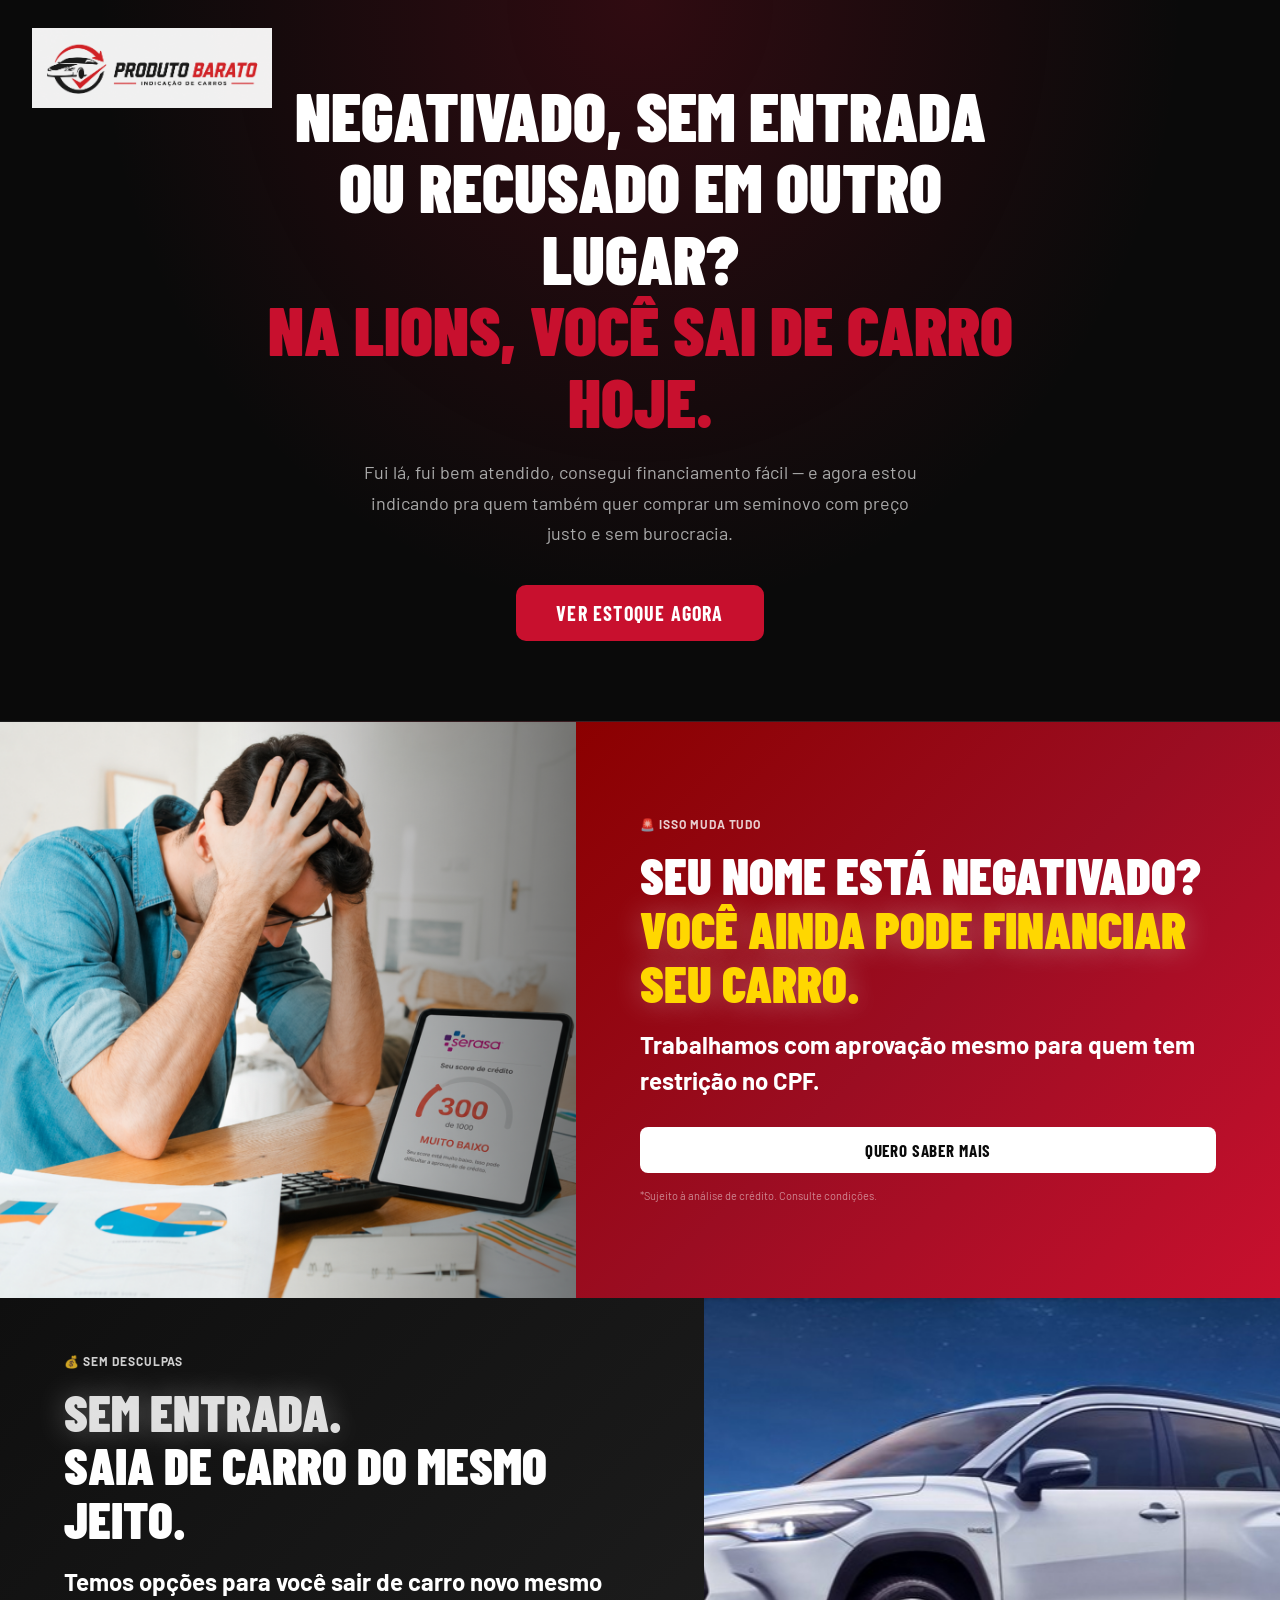
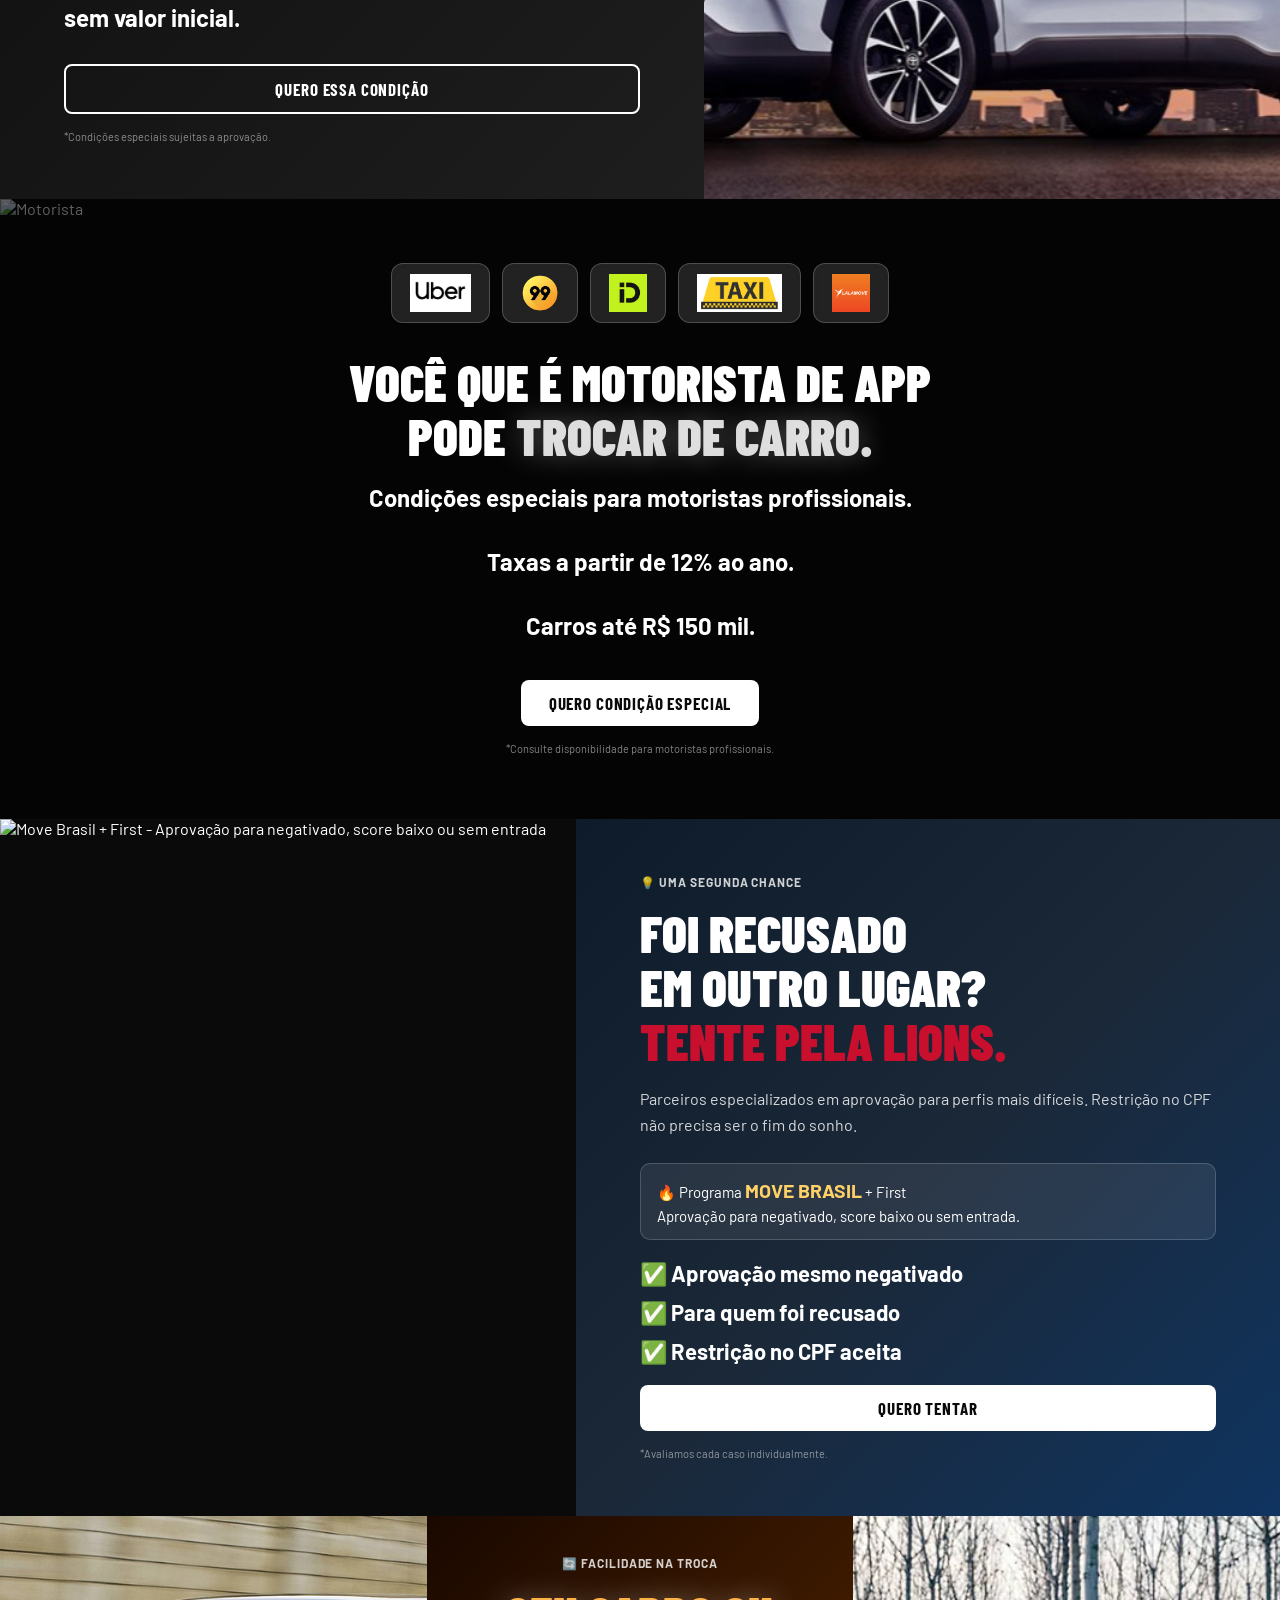
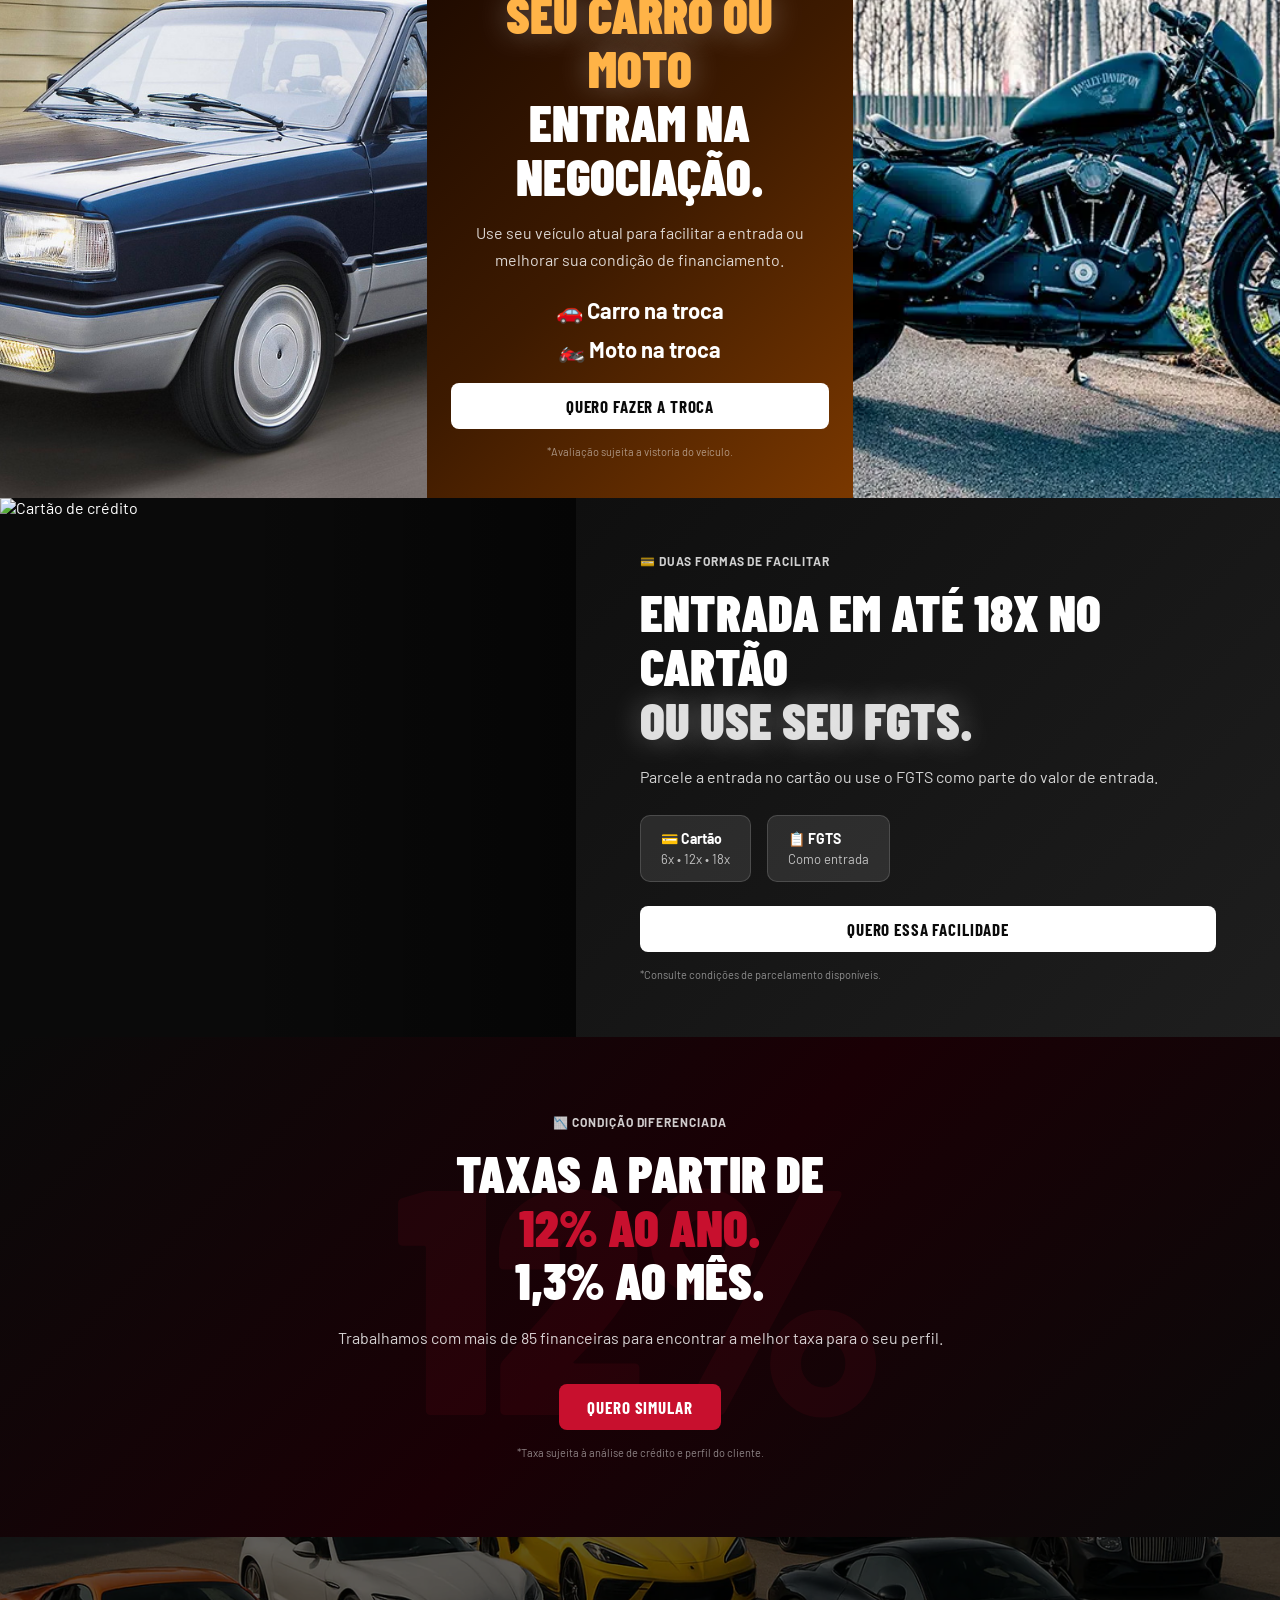
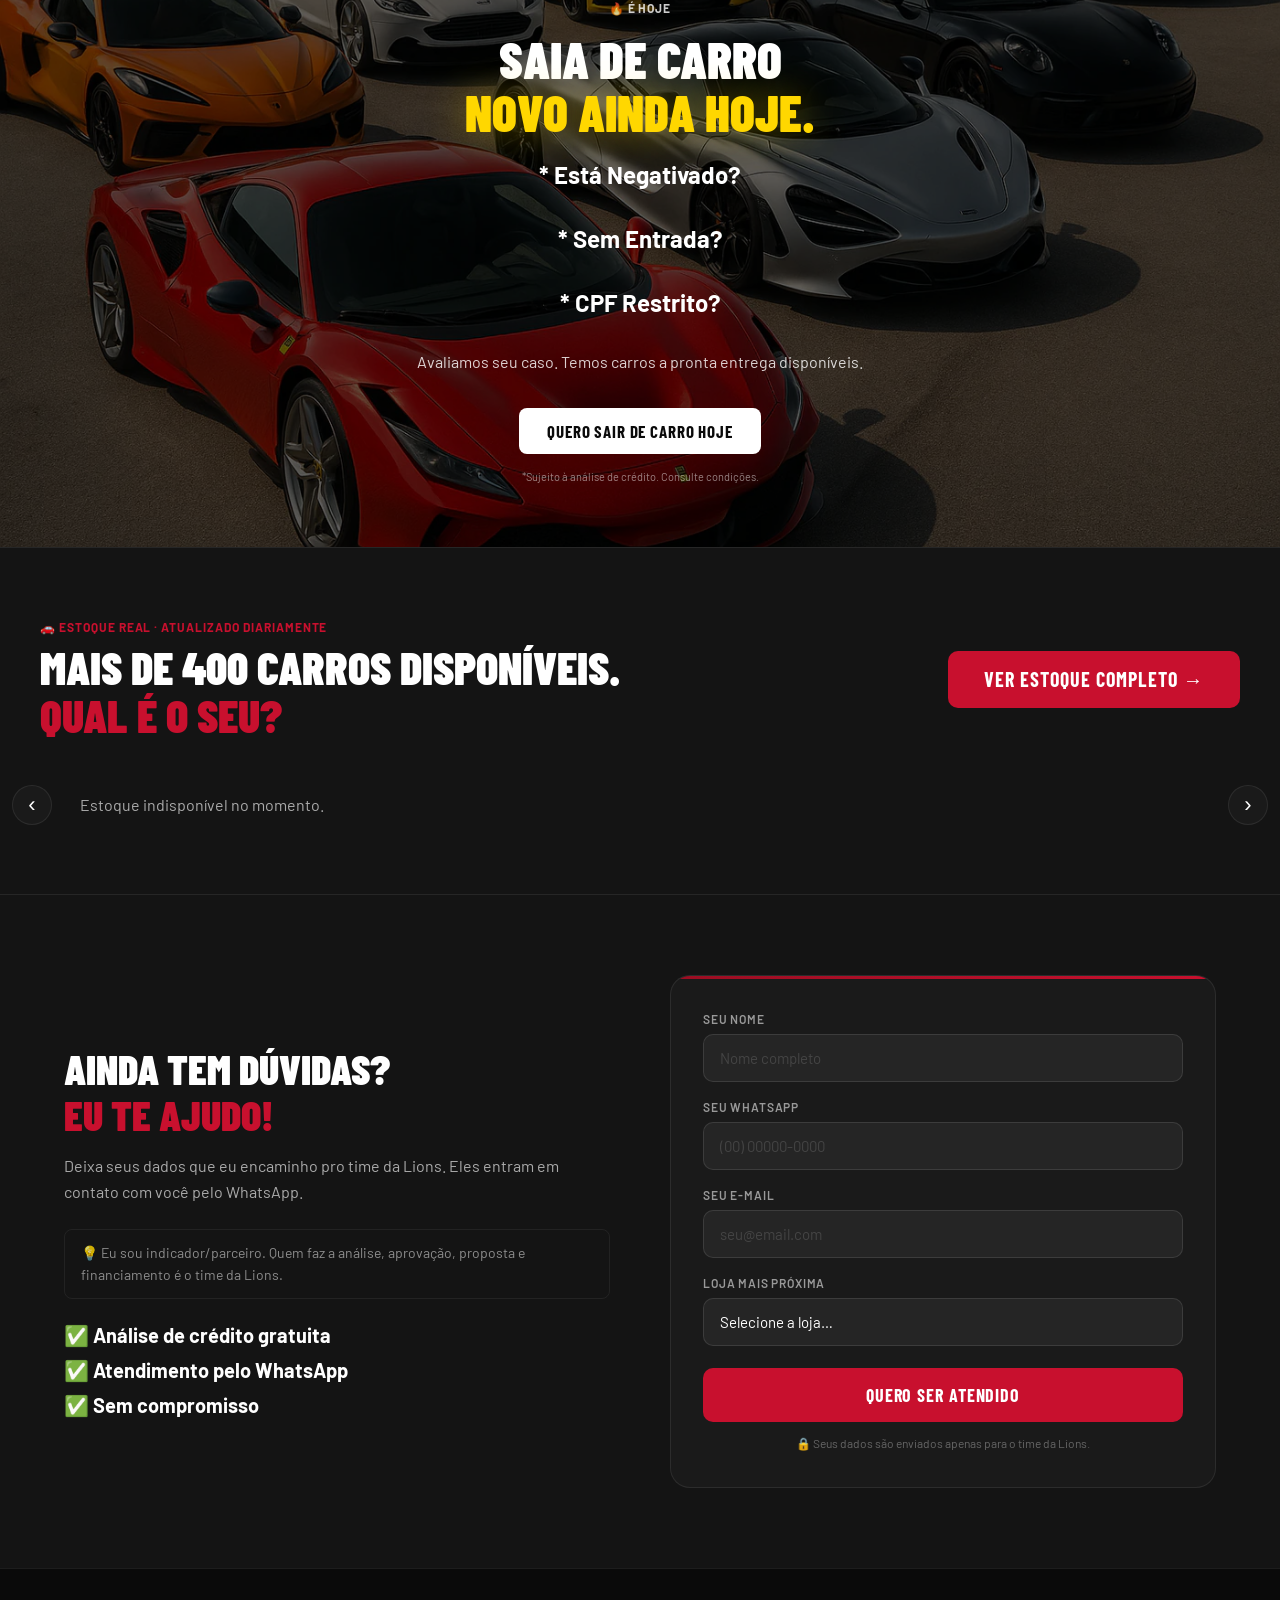
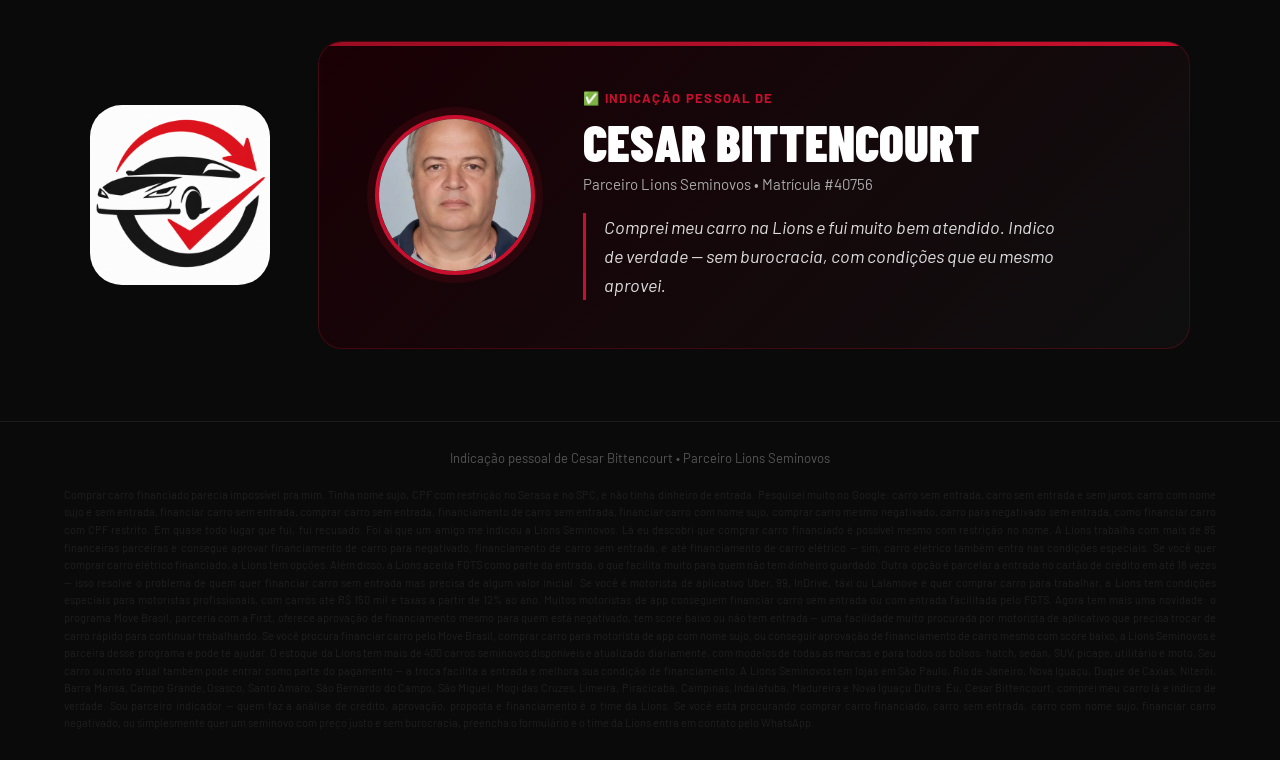
==== commit e5cfa381: "Trocar foto pela imagem Move Brasil First" ====
--- a/index.html
+++ b/index.html
@@ -102,7 +102,7 @@
   <!-- C4: Foi recusado -->
   <div class="criativo c4">
     <div class="c-foto c-foto-esq">
-      <img src="https://images.unsplash.com/photo-1573497620053-ea5300f94f21?w=800&q=80" alt="Pessoa aliviada" />
+      <img src="Move-Brasil-Frist.png" alt="Move Brasil + First - Aprovação para negativado, score baixo ou sem entrada" />
     </div>
     <div class="c-texto c-texto-dir c-bg-azul">
       <span class="cri-label">💡 Uma segunda chance</span>
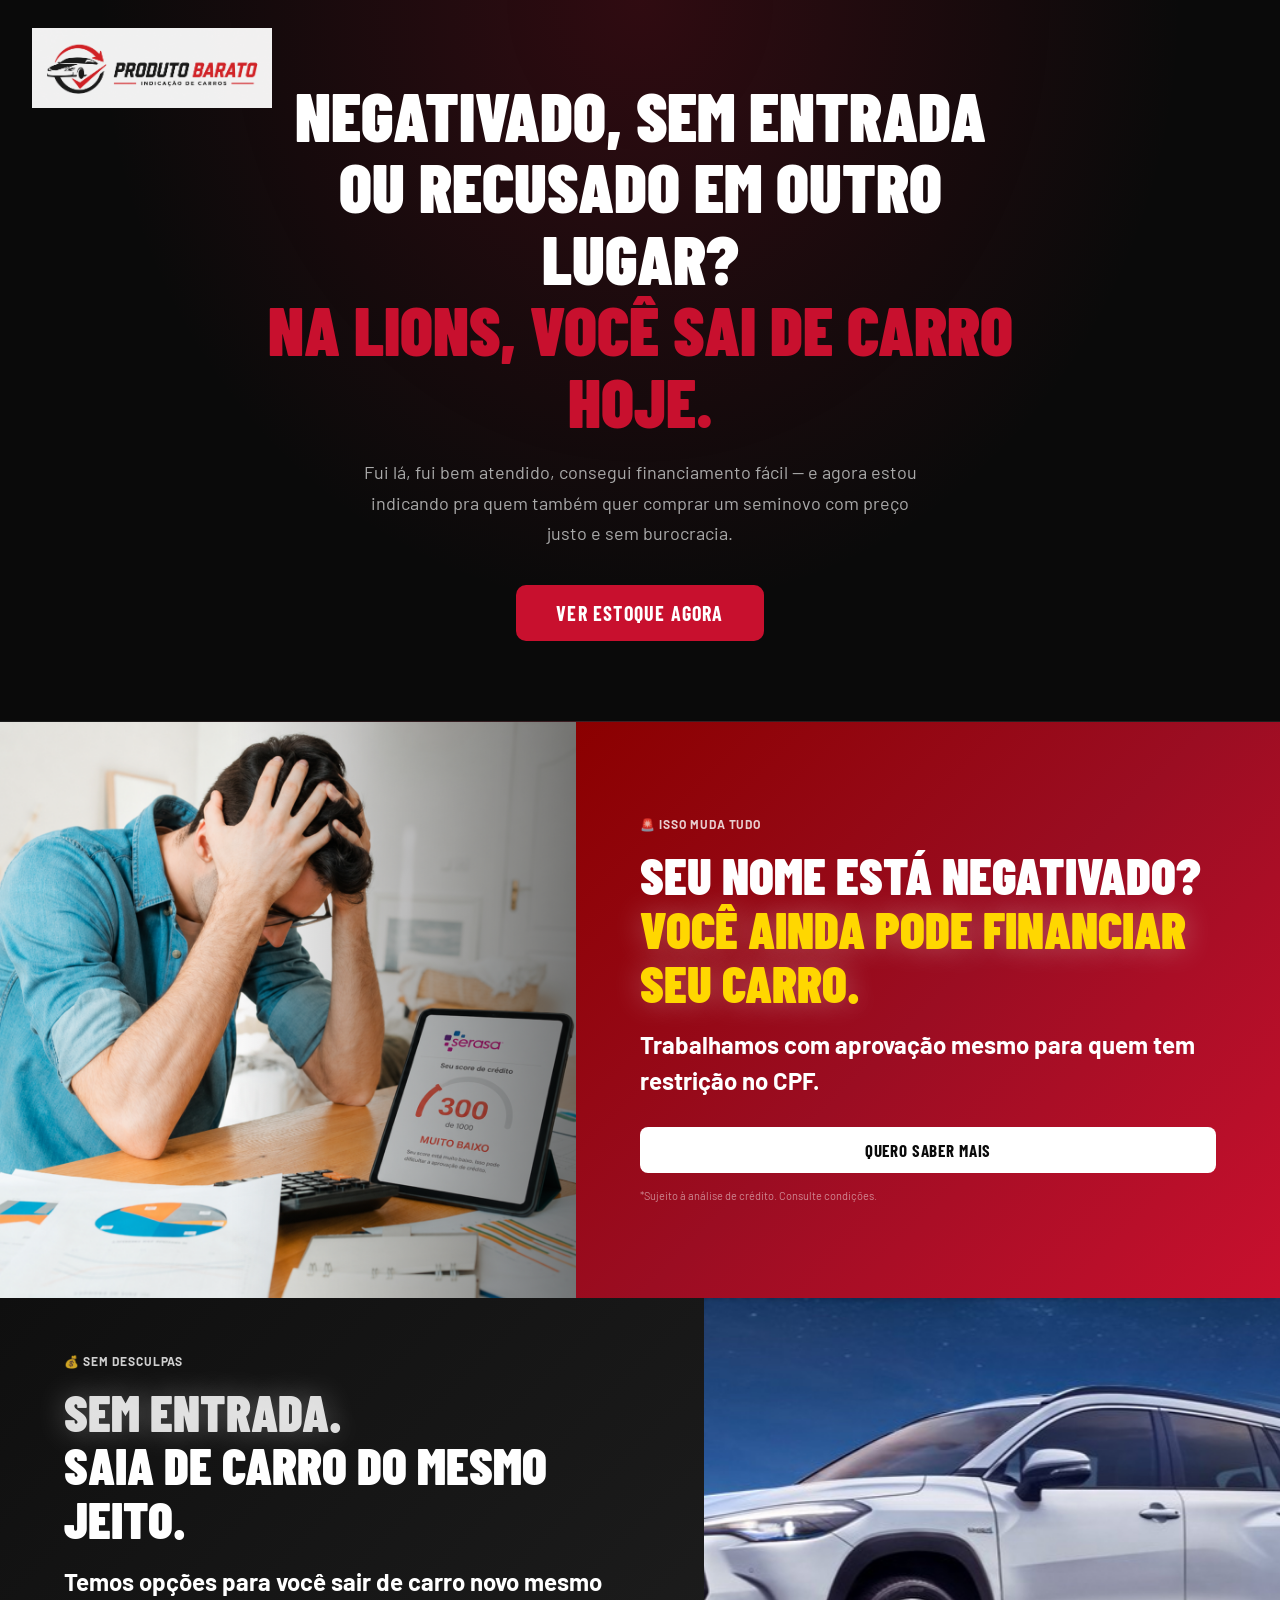
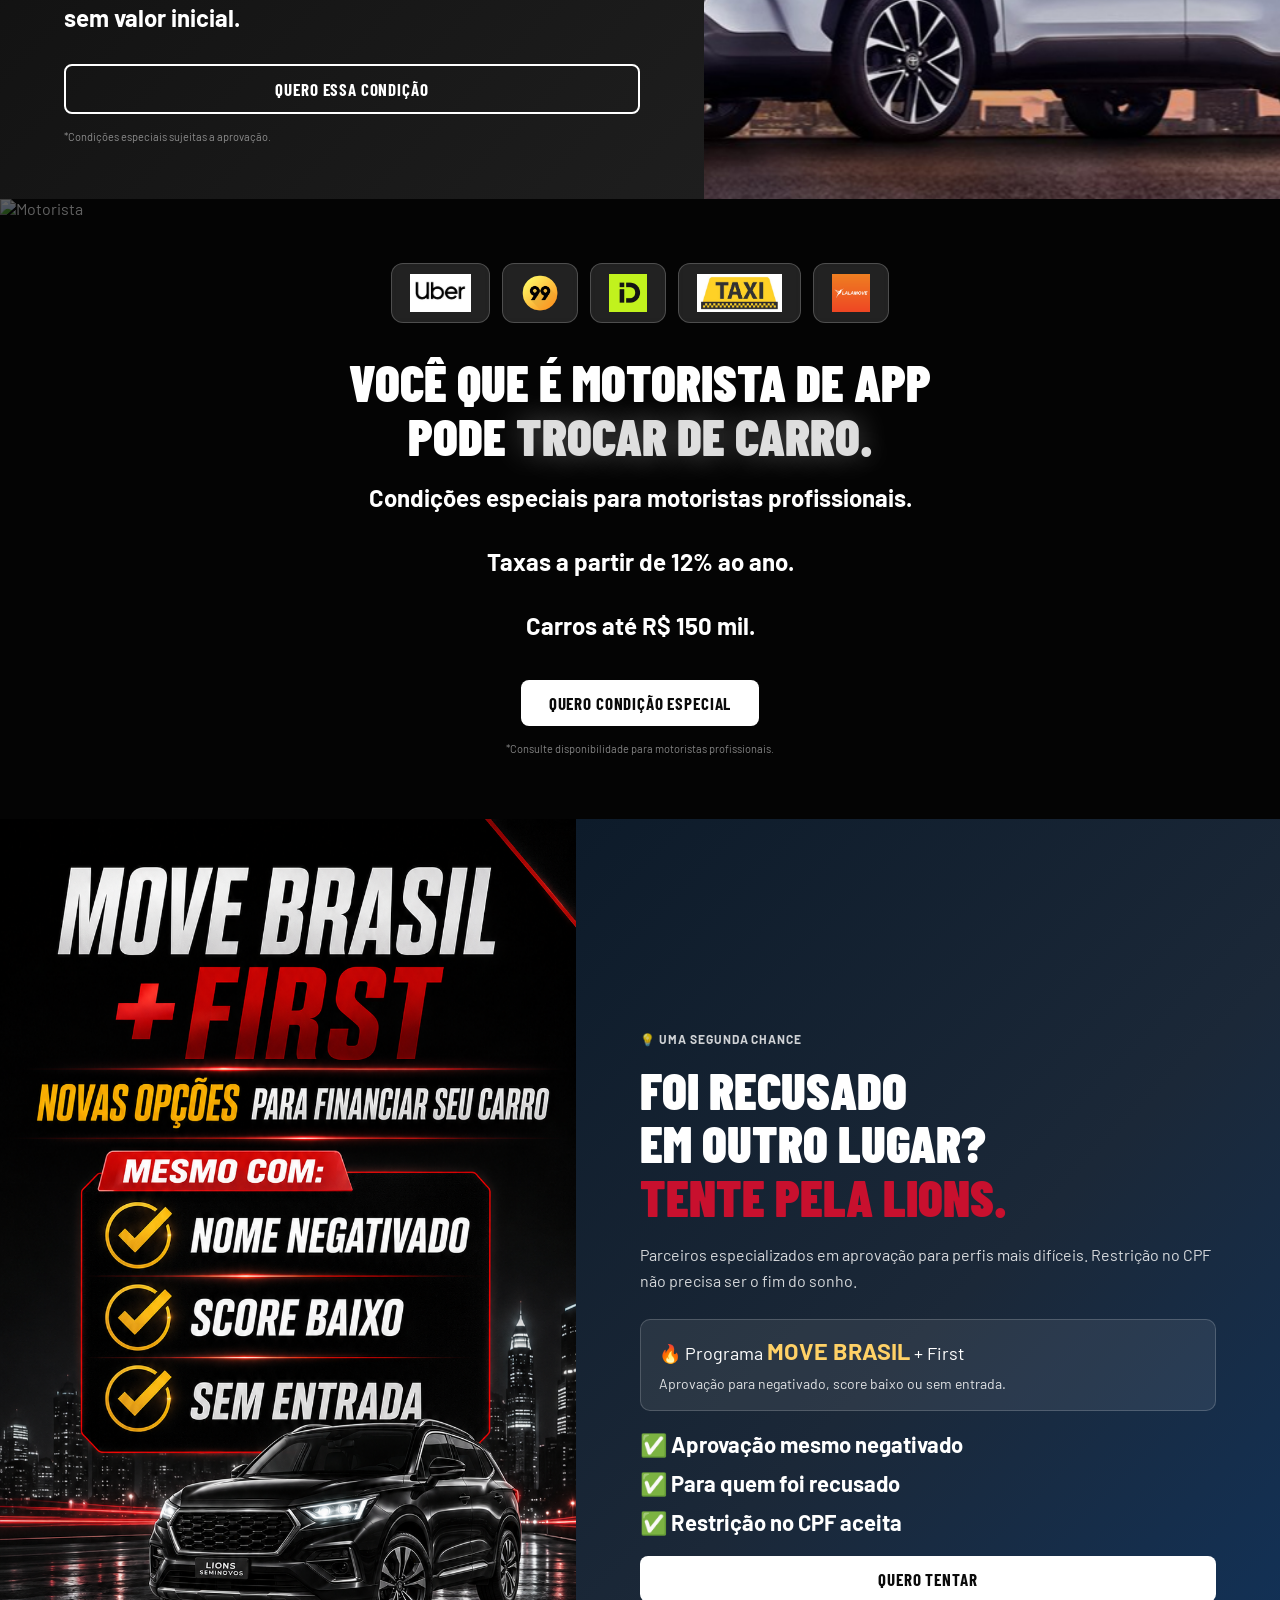
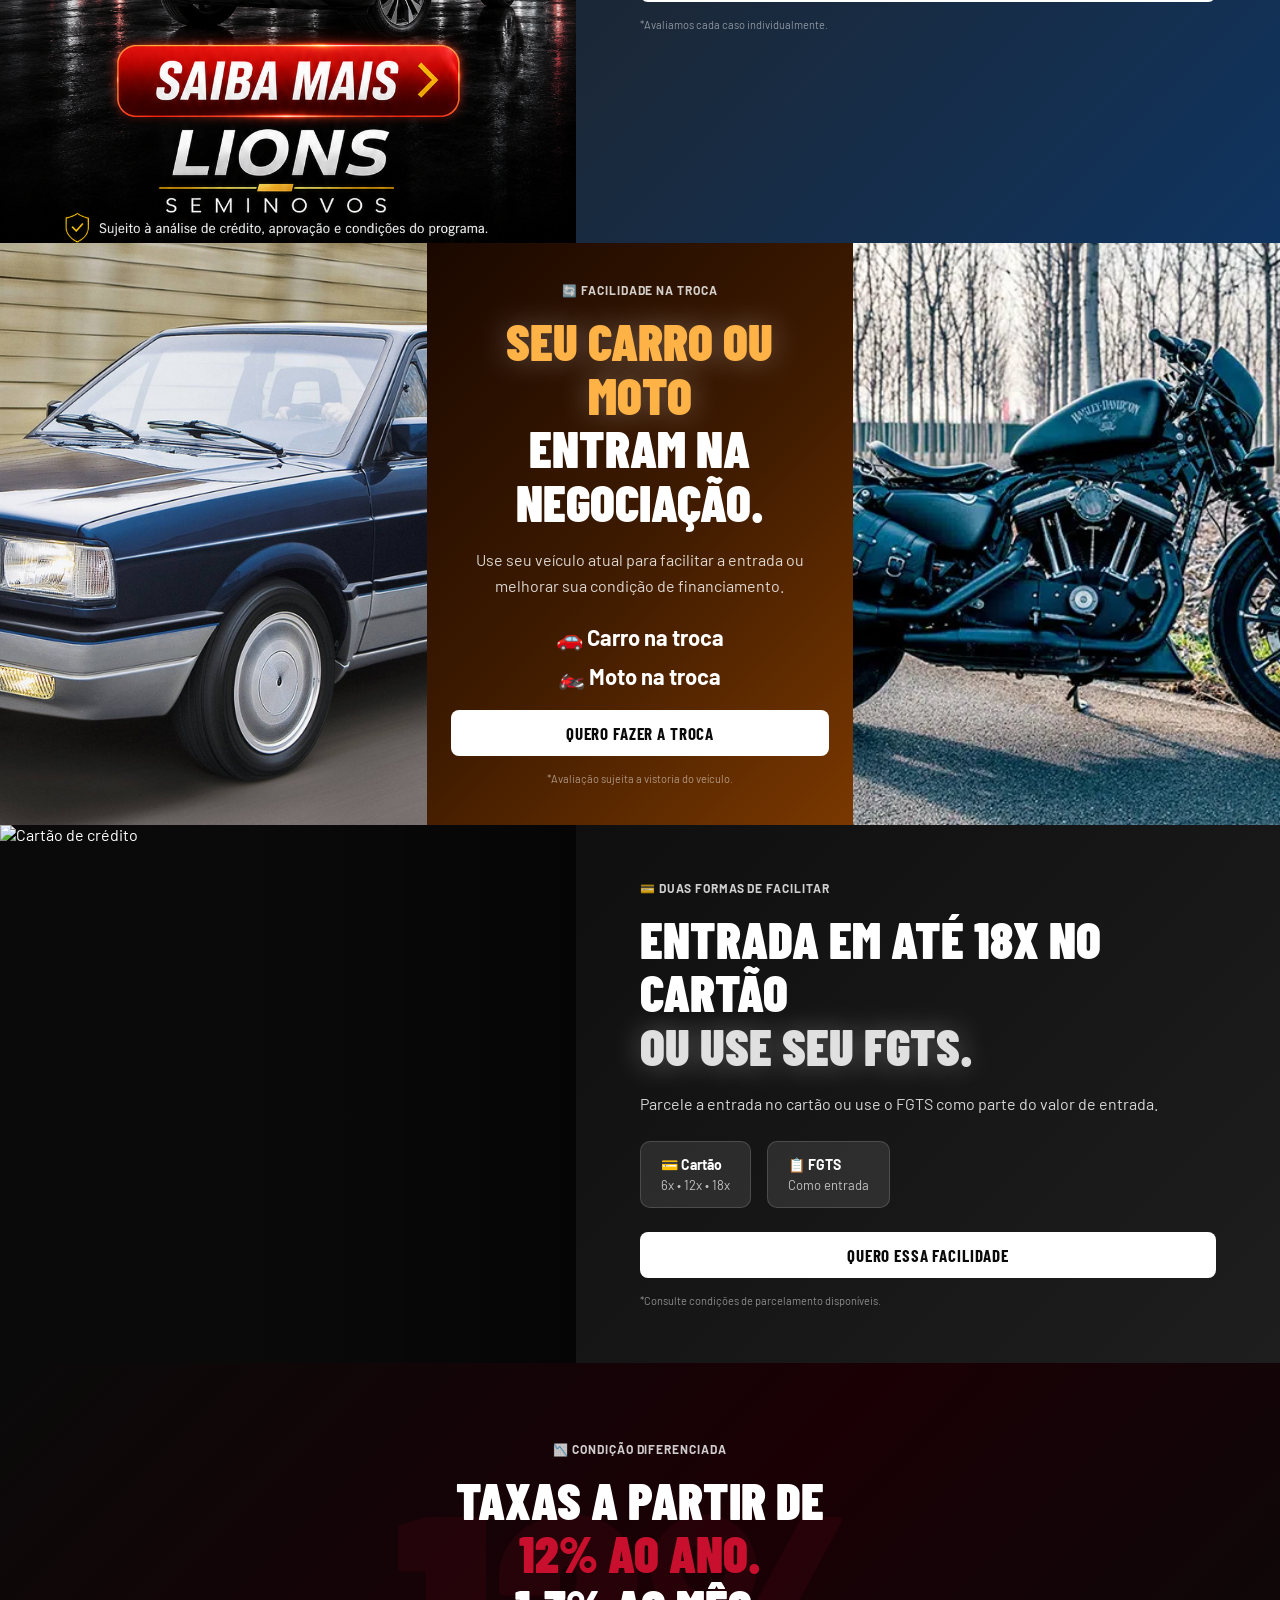
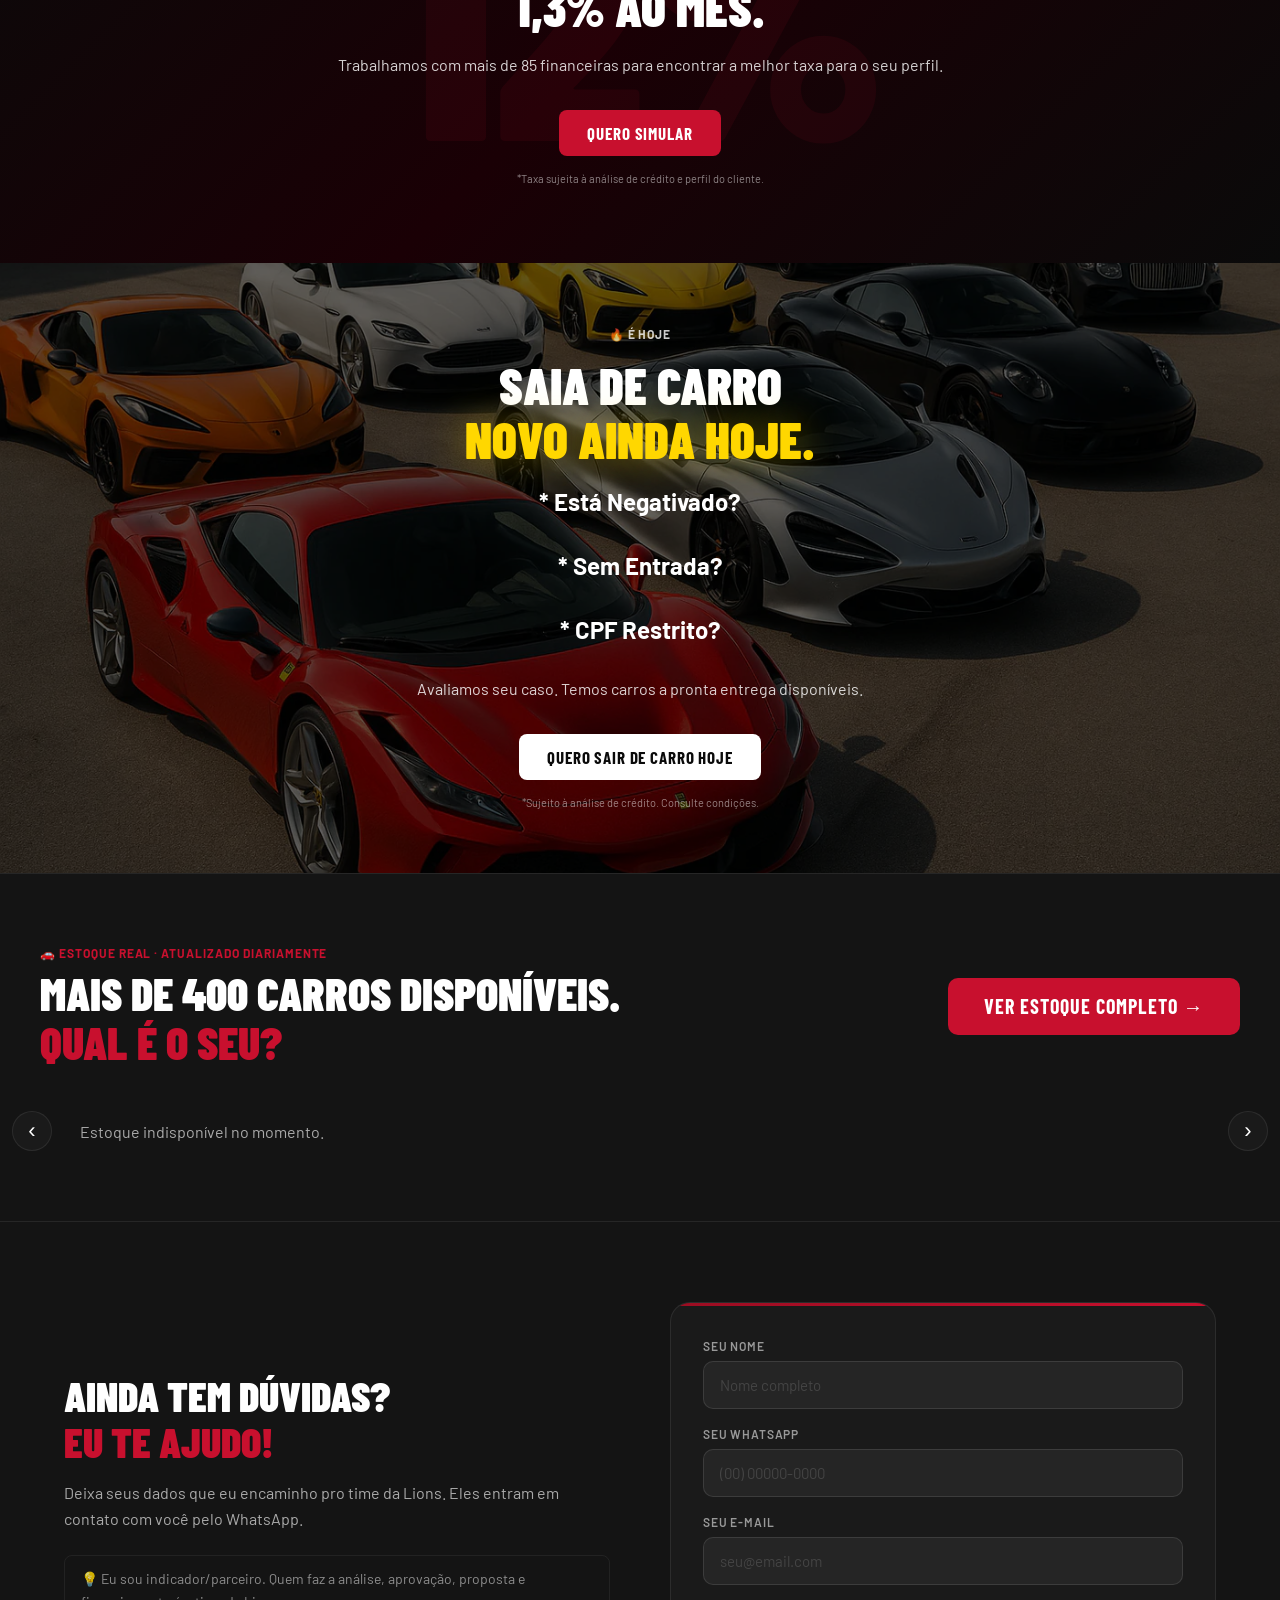
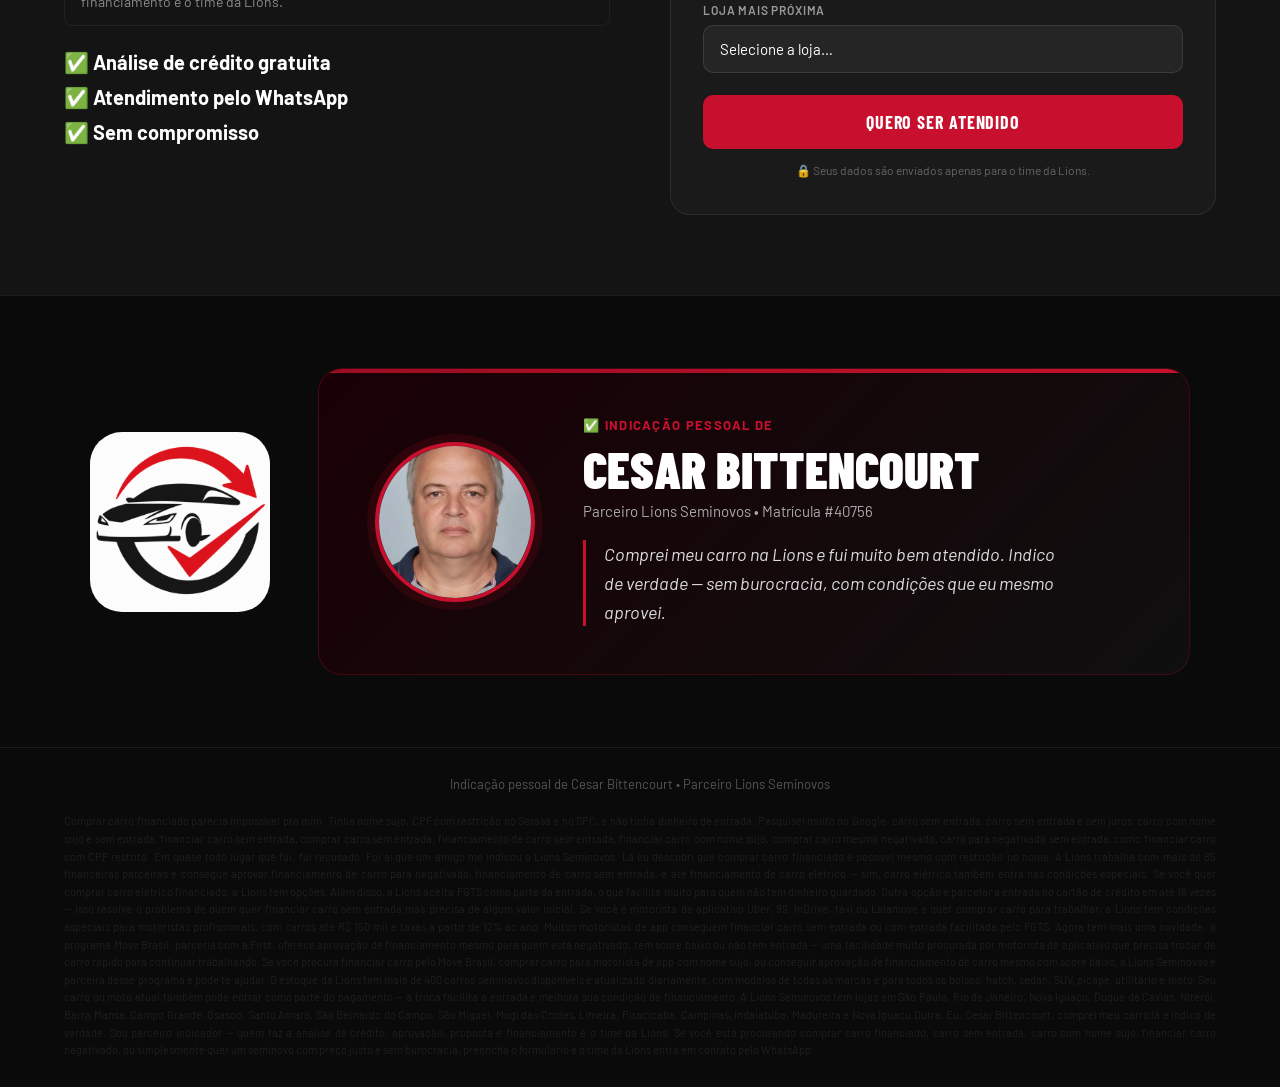
==== commit 1b71b883: "Fix imagem Move Brasil e ajustar selo" ====
--- a/index.html
+++ b/index.html
@@ -108,7 +108,7 @@
       <span class="cri-label">💡 Uma segunda chance</span>
       <h2 class="cri-headline">Foi recusado<br/>em outro lugar?<br/><em class="em-vermelho">Tente pela Lions.</em></h2>
       <p class="cri-sub">Parceiros especializados em aprovação para perfis mais difíceis. Restrição no CPF não precisa ser o fim do sonho.</p>
-      <p class="cri-selo">🔥 Programa <strong class="move-brasil-destaque">MOVE BRASIL</strong> + First<br/>Aprovação para negativado, score baixo ou sem entrada.</p>
+      <p class="cri-selo">🔥 Programa <strong class="move-brasil-destaque">MOVE BRASIL</strong> + First<br/><span class="cri-selo-sub">Aprovação para negativado, score baixo ou sem entrada.</span></p>
       <div class="cri-checks cri-checks-grande">
         <span>✅ Aprovação mesmo negativado</span>
         <span>✅ Para quem foi recusado</span>
--- a/style.css
+++ b/style.css
@@ -56,7 +56,8 @@
 .c-bg-laranja .cri-headline em{color:#FFB347}
 .cri-center{text-align:center}
 .cri-sub{font-size:16px;line-height:1.65;opacity:.82;margin-bottom:24px;max-width:100%}
-.cri-selo{font-size:15px;line-height:1.5;background:rgba(255,255,255,.08);border:1px solid rgba(255,255,255,.18);border-radius:10px;padding:12px 16px;margin-bottom:20px;display:inline-block}
+.cri-selo{font-size:18px;line-height:1.5;background:rgba(255,255,255,.08);border:1px solid rgba(255,255,255,.18);border-radius:10px;padding:14px 18px;margin-bottom:20px;display:inline-block}
+.cri-selo-sub{font-size:14px;font-weight:400;opacity:.85;display:inline-block;margin-top:4px}
 .cri-selo strong{color:#FFD166}
 .move-brasil-destaque{font-size:1.3em;color:#FFD166;text-transform:uppercase}
 .cri-sub-destaque{font-size:clamp(18px,2.2vw,24px);font-weight:700;line-height:1.5;color:var(--branco);opacity:1;margin-bottom:28px;max-width:600px}
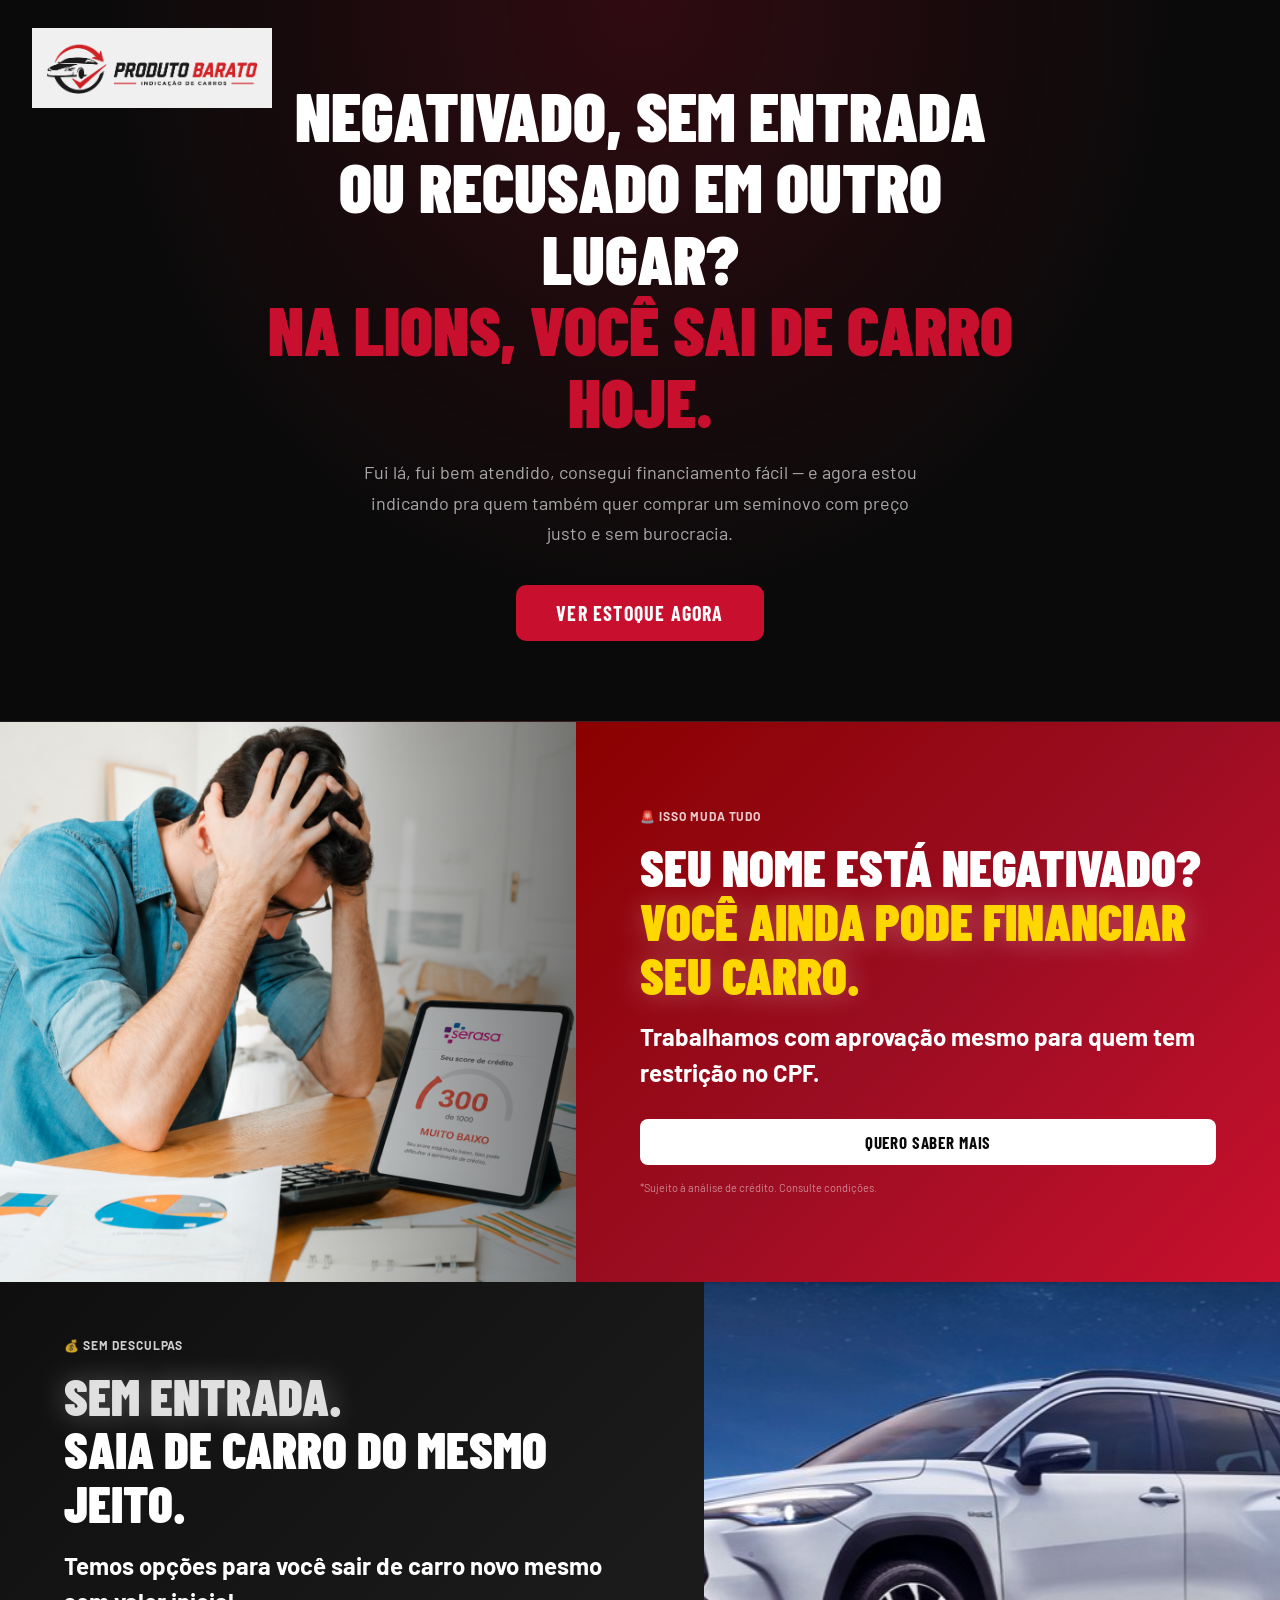
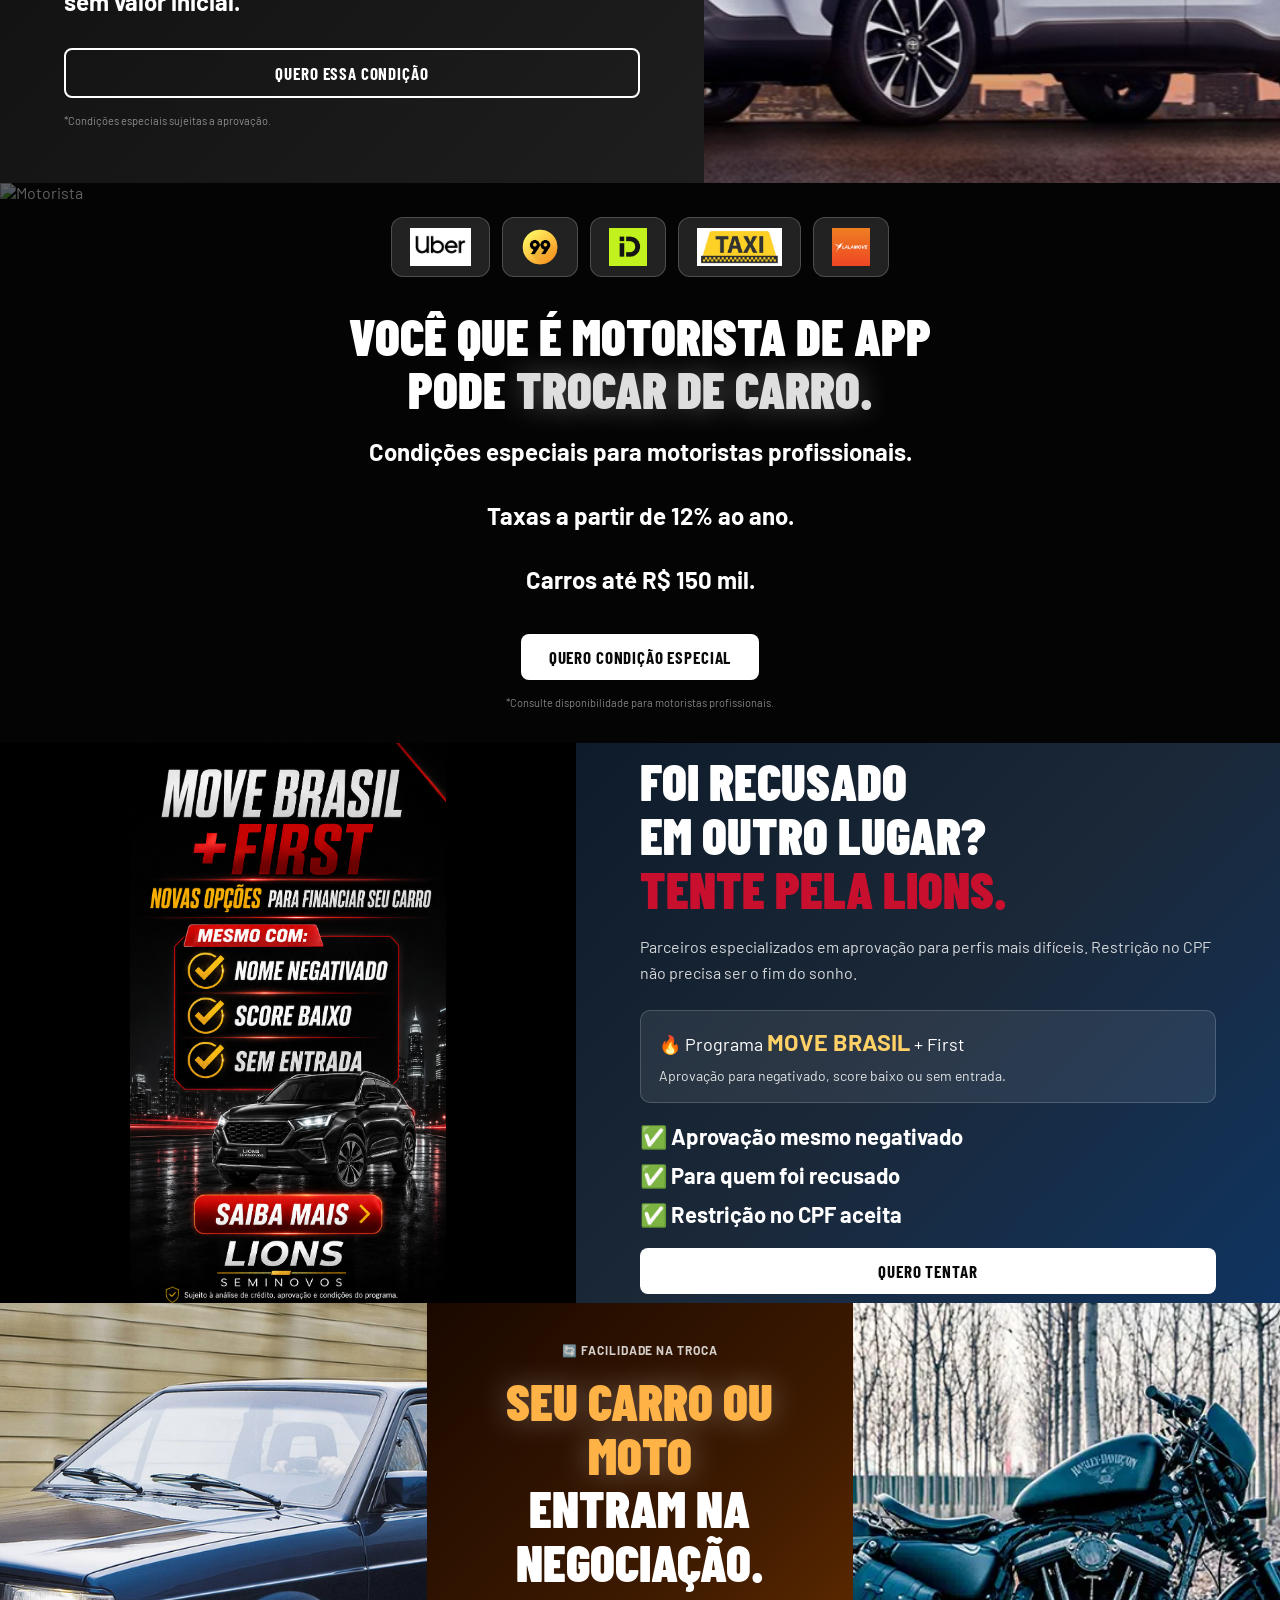
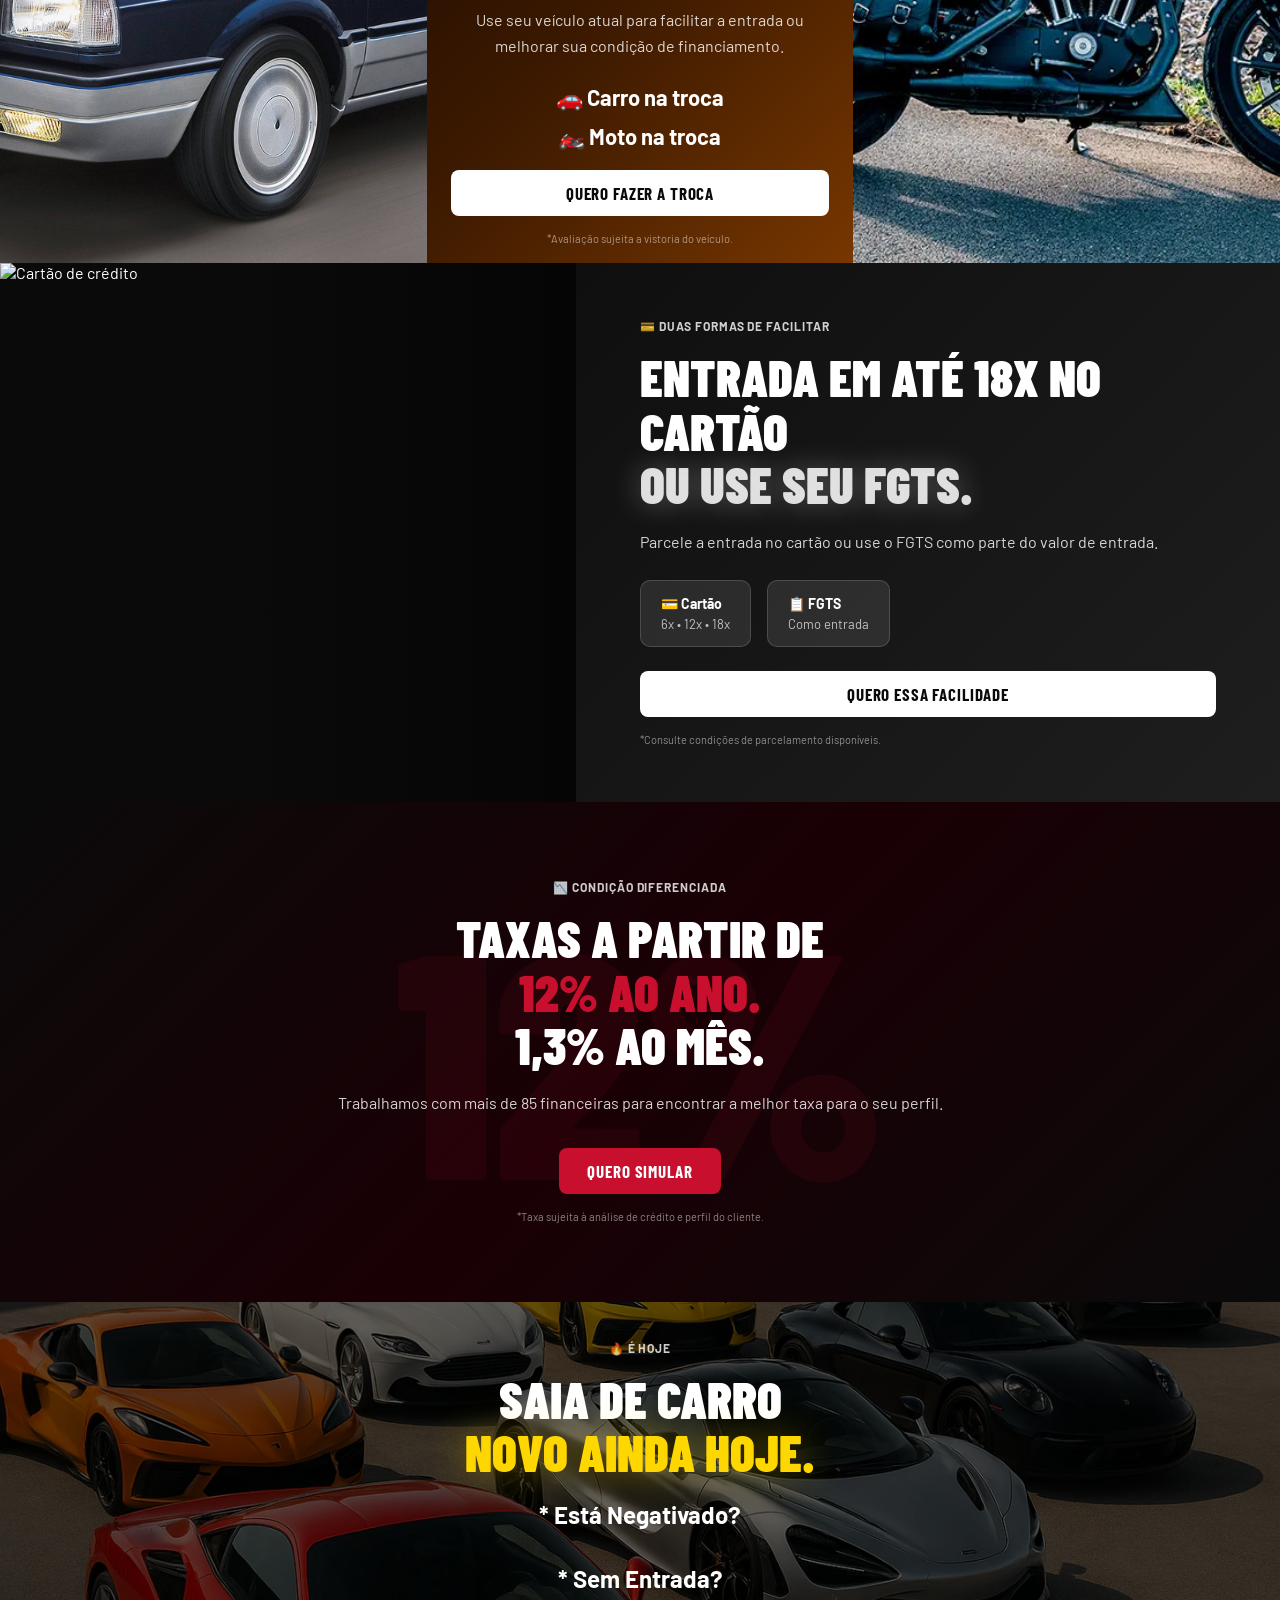
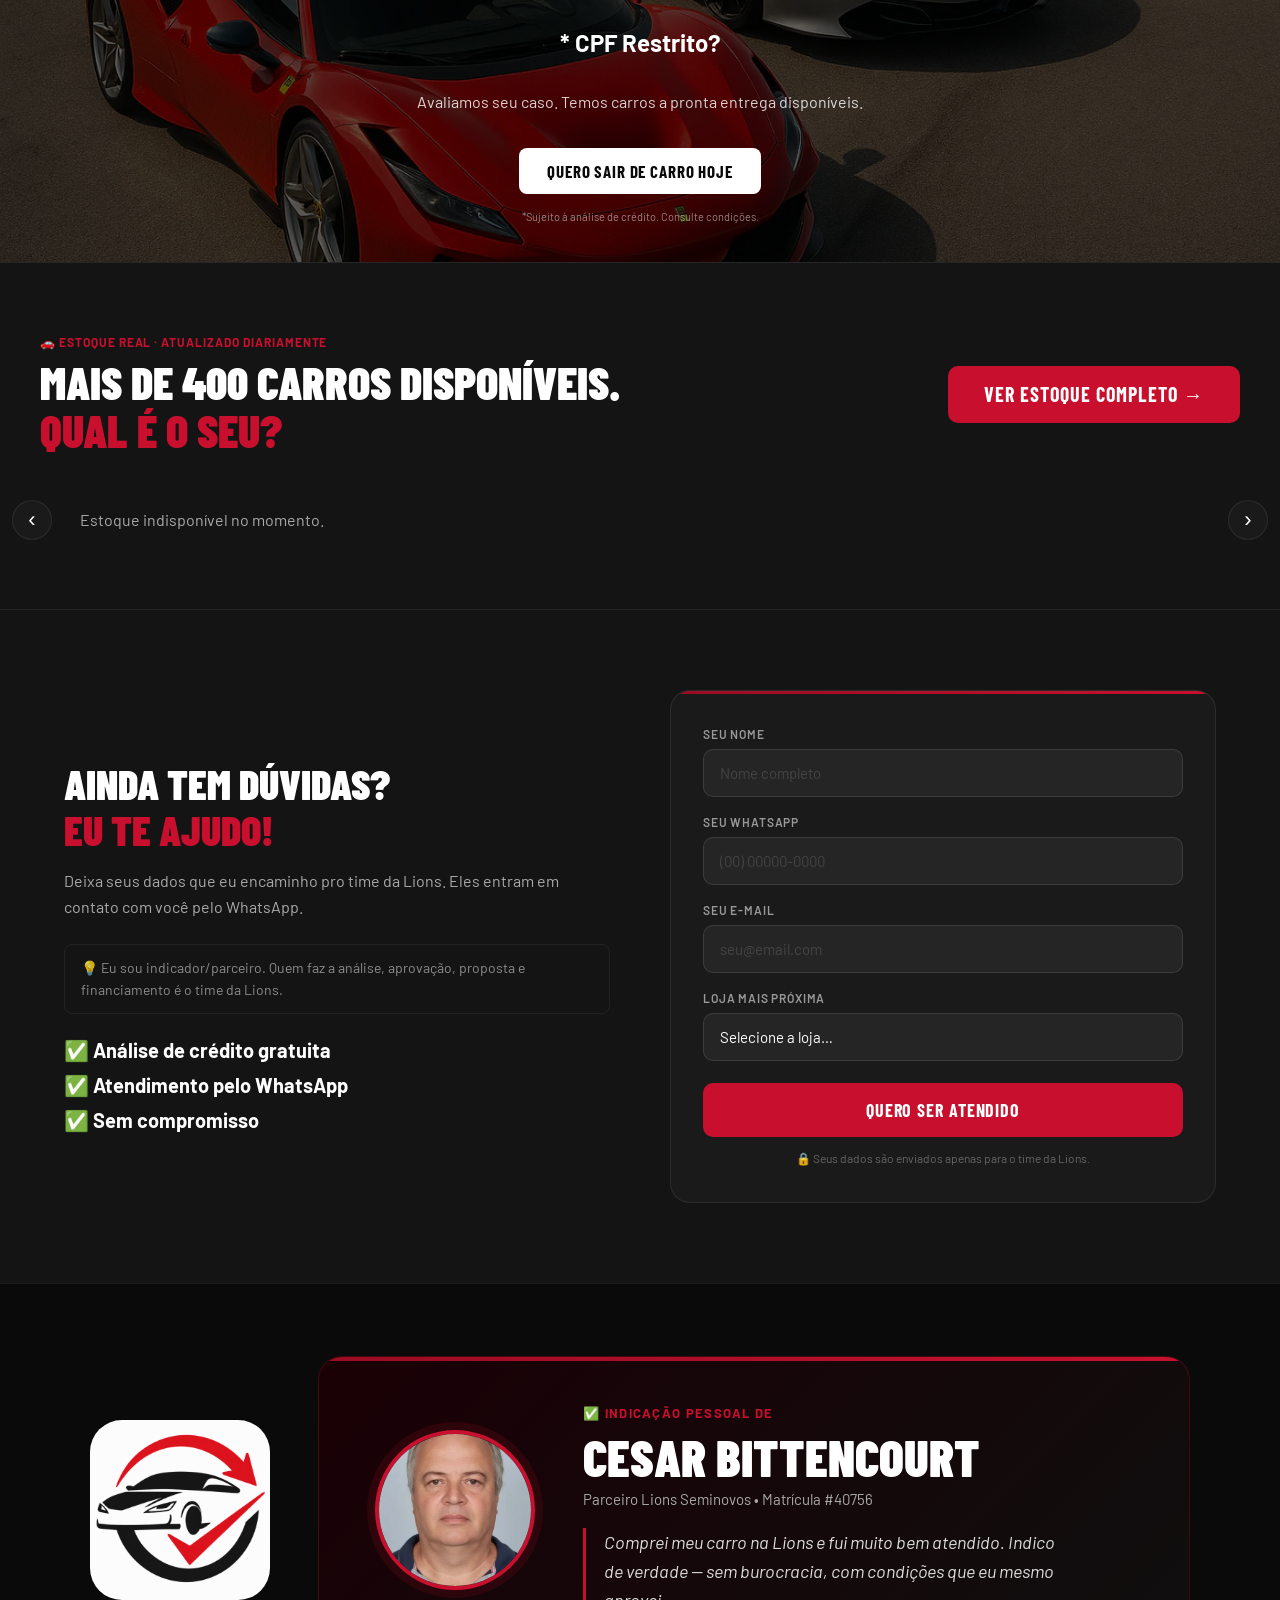
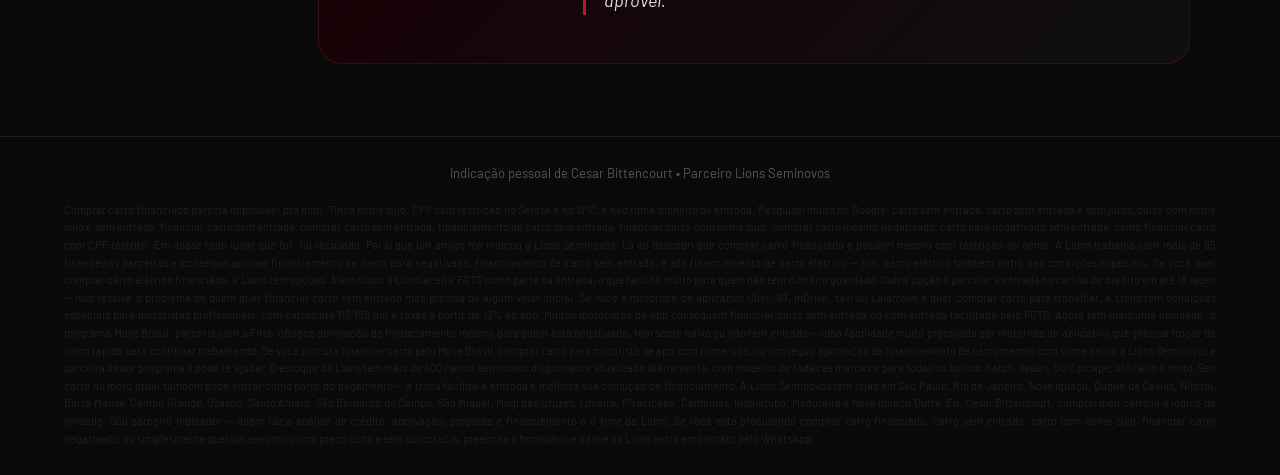
==== commit b41511be: "Imagem Move Brasil sem corte" ====
--- a/index.html
+++ b/index.html
@@ -102,7 +102,7 @@
   <!-- C4: Foi recusado -->
   <div class="criativo c4">
     <div class="c-foto c-foto-esq">
-      <img src="Move-Brasil-Frist.png" alt="Move Brasil + First - Aprovação para negativado, score baixo ou sem entrada" />
+      <img src="Move-Brasil-Frist.png" alt="Move Brasil + First - Aprovação para negativado, score baixo ou sem entrada" class="img-contain" />
     </div>
     <div class="c-texto c-texto-dir c-bg-azul">
       <span class="cri-label">💡 Uma segunda chance</span>
--- a/style.css
+++ b/style.css
@@ -29,9 +29,10 @@
 .btn-hero:hover{background:var(--vermelho-escuro);transform:translateY(-2px);box-shadow:0 8px 24px rgba(200,16,46,.4)}
 
 /* CRIATIVOS BASE */
-.criativo{display:flex;min-height:480px;position:relative;overflow:hidden}
-.c-foto{flex:1;position:relative;overflow:hidden;min-height:360px}
+.criativo{display:flex;min-height:480px;max-height:560px;position:relative;overflow:hidden}
+.c-foto{flex:1;position:relative;overflow:hidden;min-height:360px;max-height:560px}
 .c-foto img{width:100%;height:100%;object-fit:cover;display:block;transition:transform .6s}
+.c-foto img.img-contain{object-fit:contain;background:#000}
 .criativo:hover .c-foto img{transform:scale(1.04)}
 .c-foto-esq{order:1}.c-foto-dir{order:2}
 .c-foto-dupla{display:flex;flex-direction:column}
@@ -247,8 +248,8 @@
 
 @media(max-width:768px){
   .hero-logo{height:36px;top:16px;left:16px}
-  .criativo{flex-direction:column!important;min-height:auto}
-  .c-foto{min-height:260px;order:1!important}
+  .criativo{flex-direction:column!important;min-height:auto;max-height:none!important}
+  .c-foto{min-height:260px;max-height:320px;order:1!important}
   .c-texto{order:2!important;padding:40px 28px}
   .c-foto-dupla{flex-direction:row}
   .c3-full,.c7-full,.c8-full{min-height:500px}
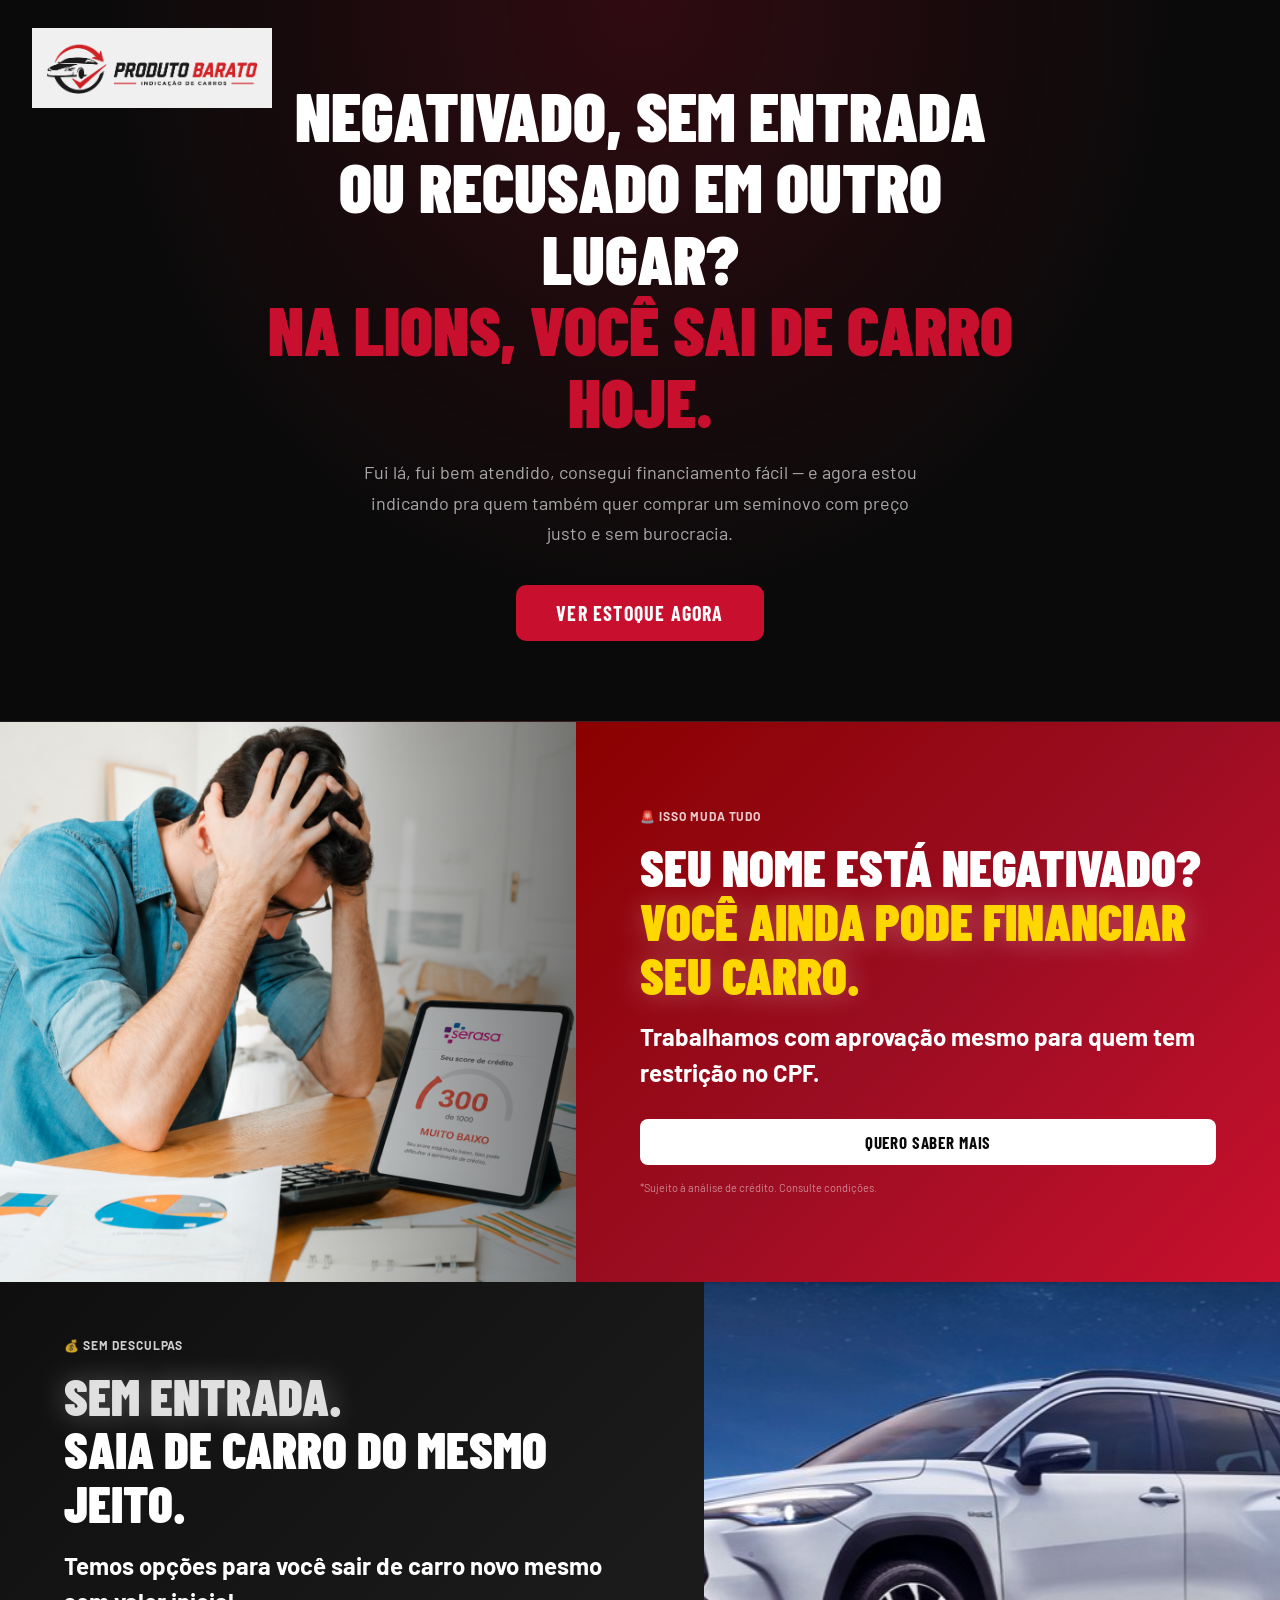
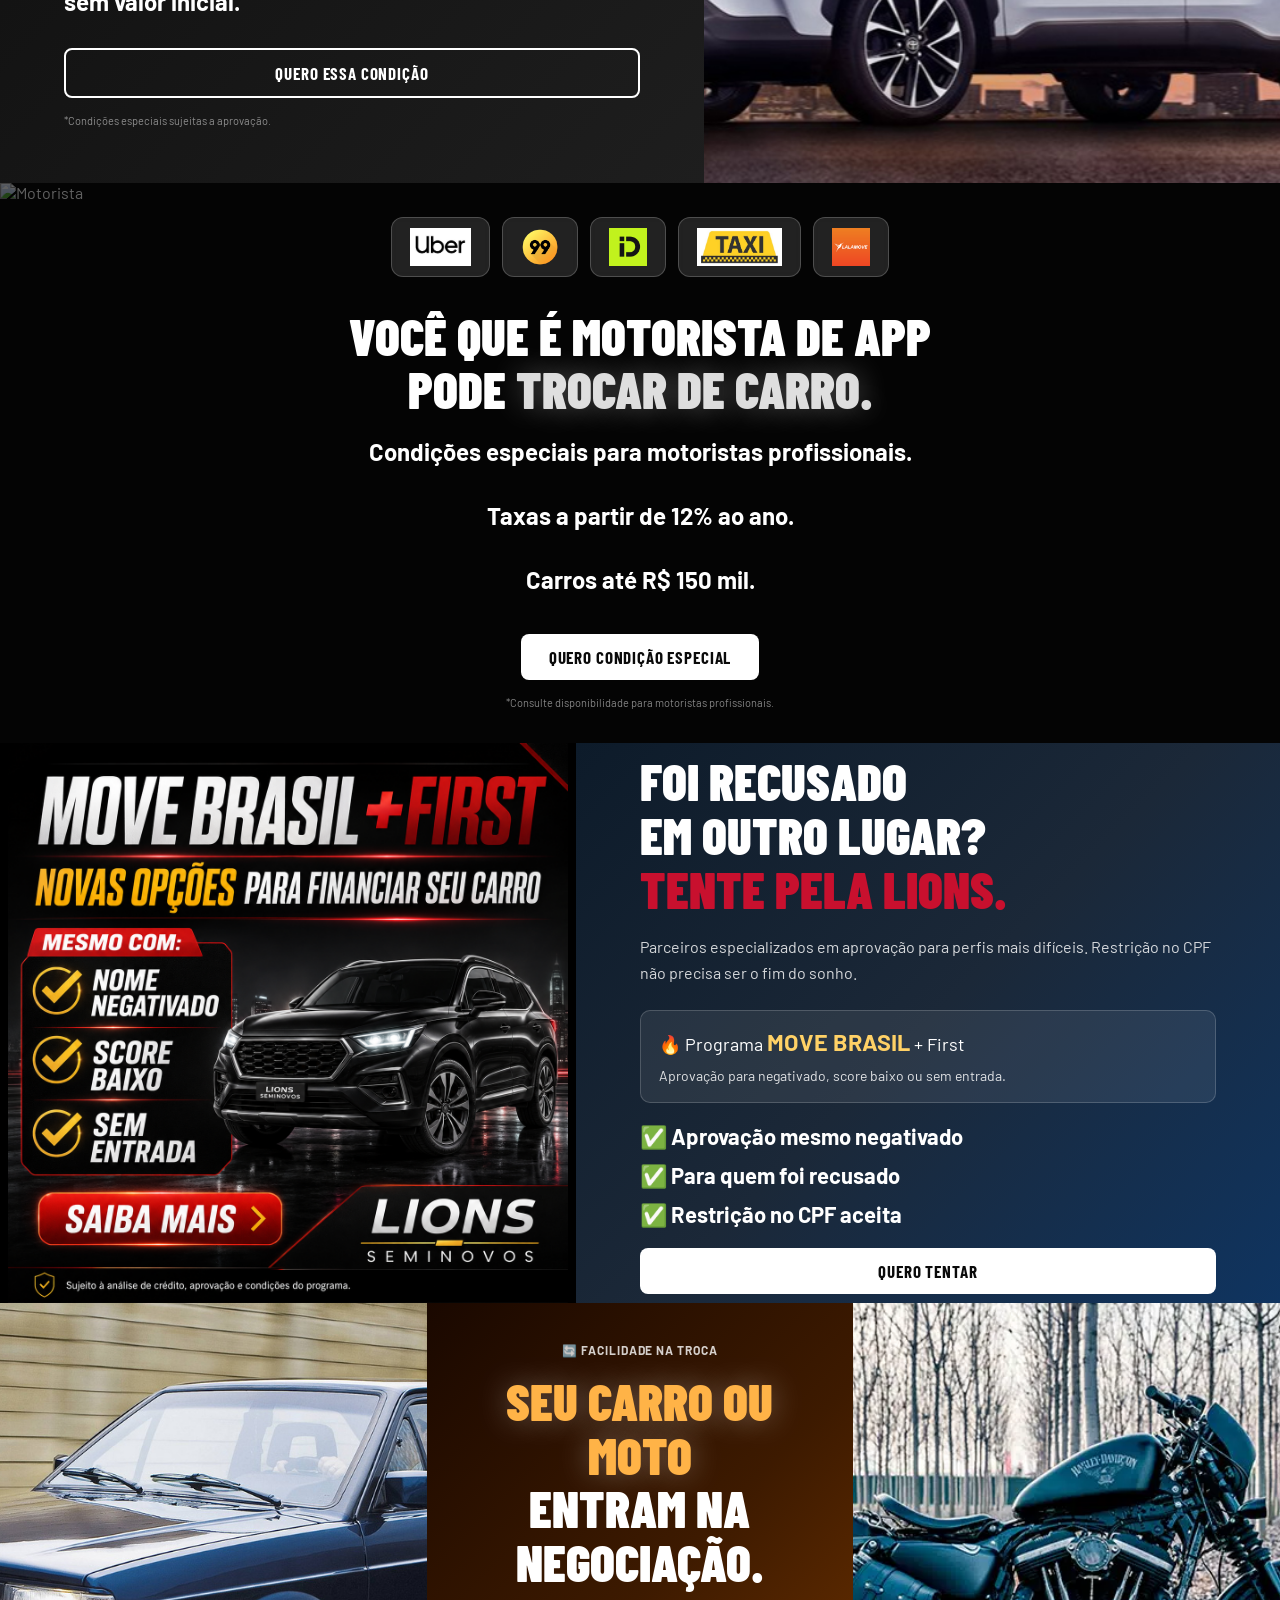
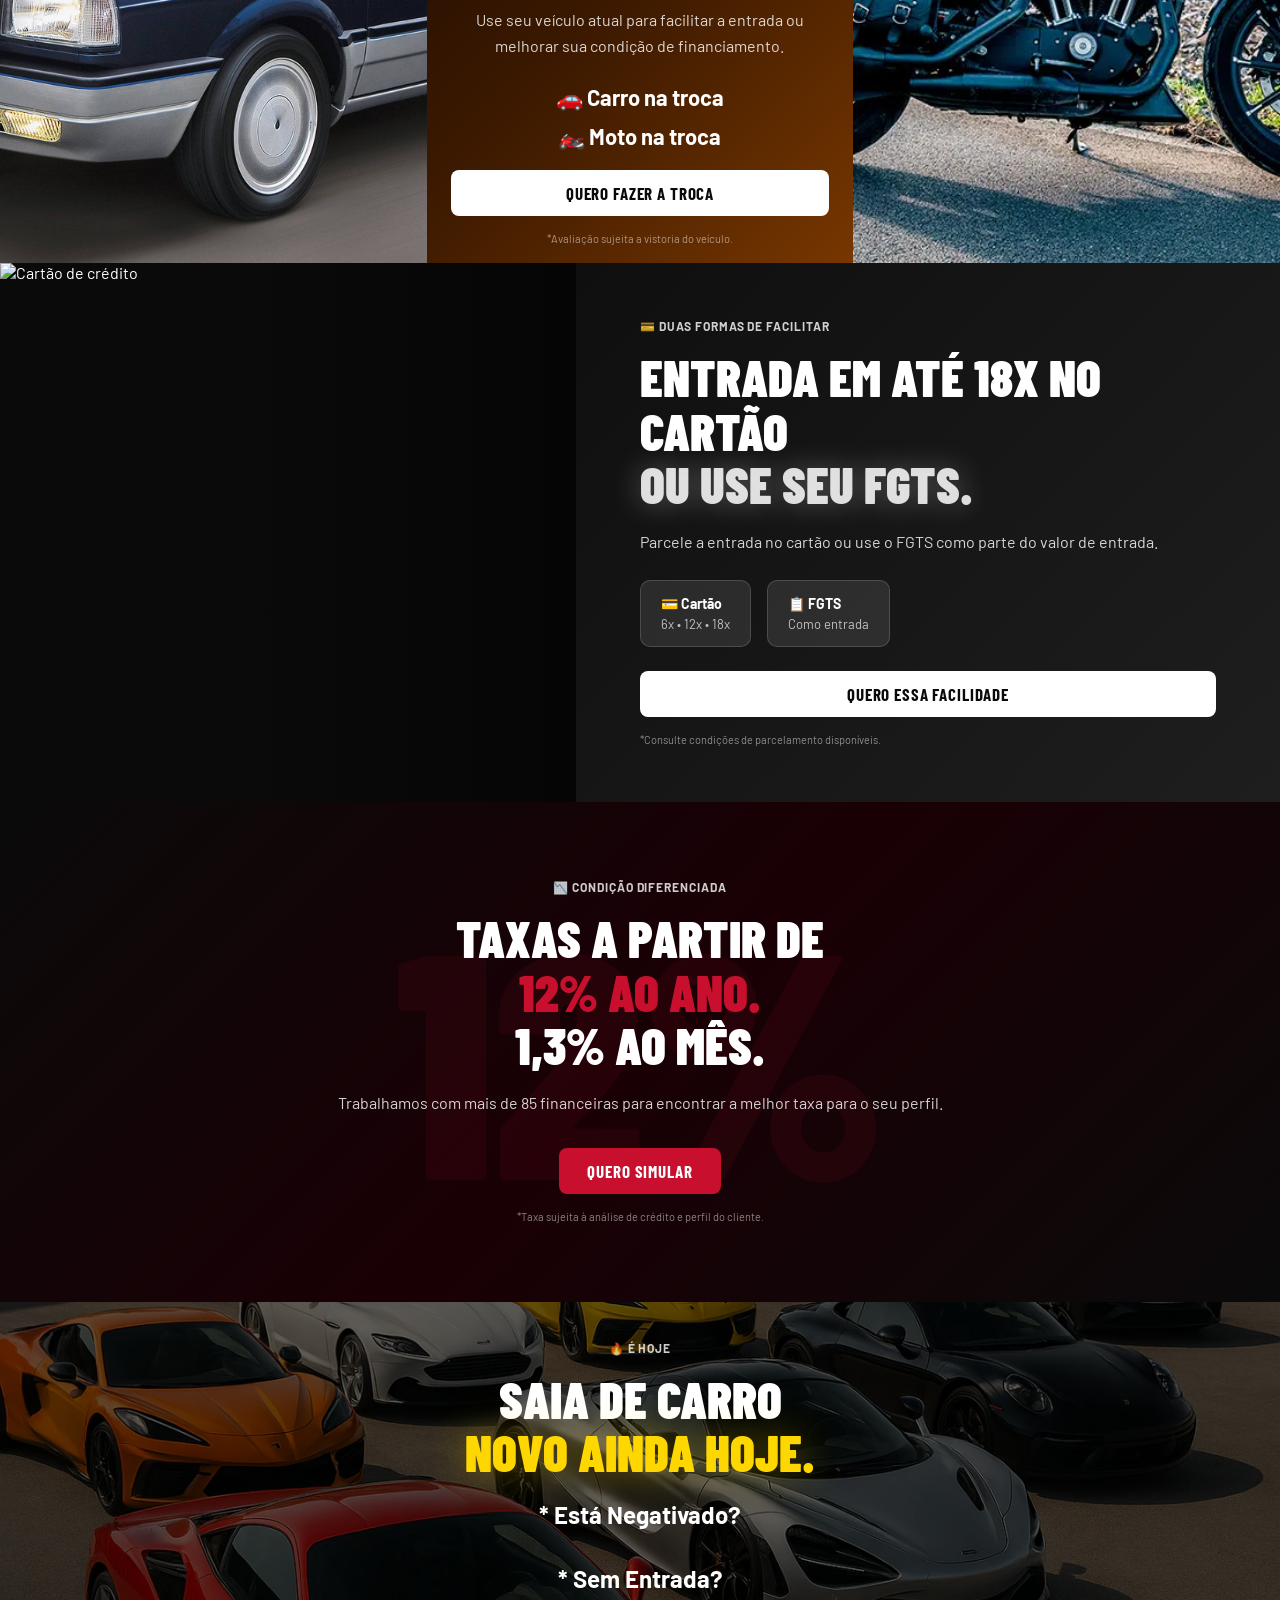
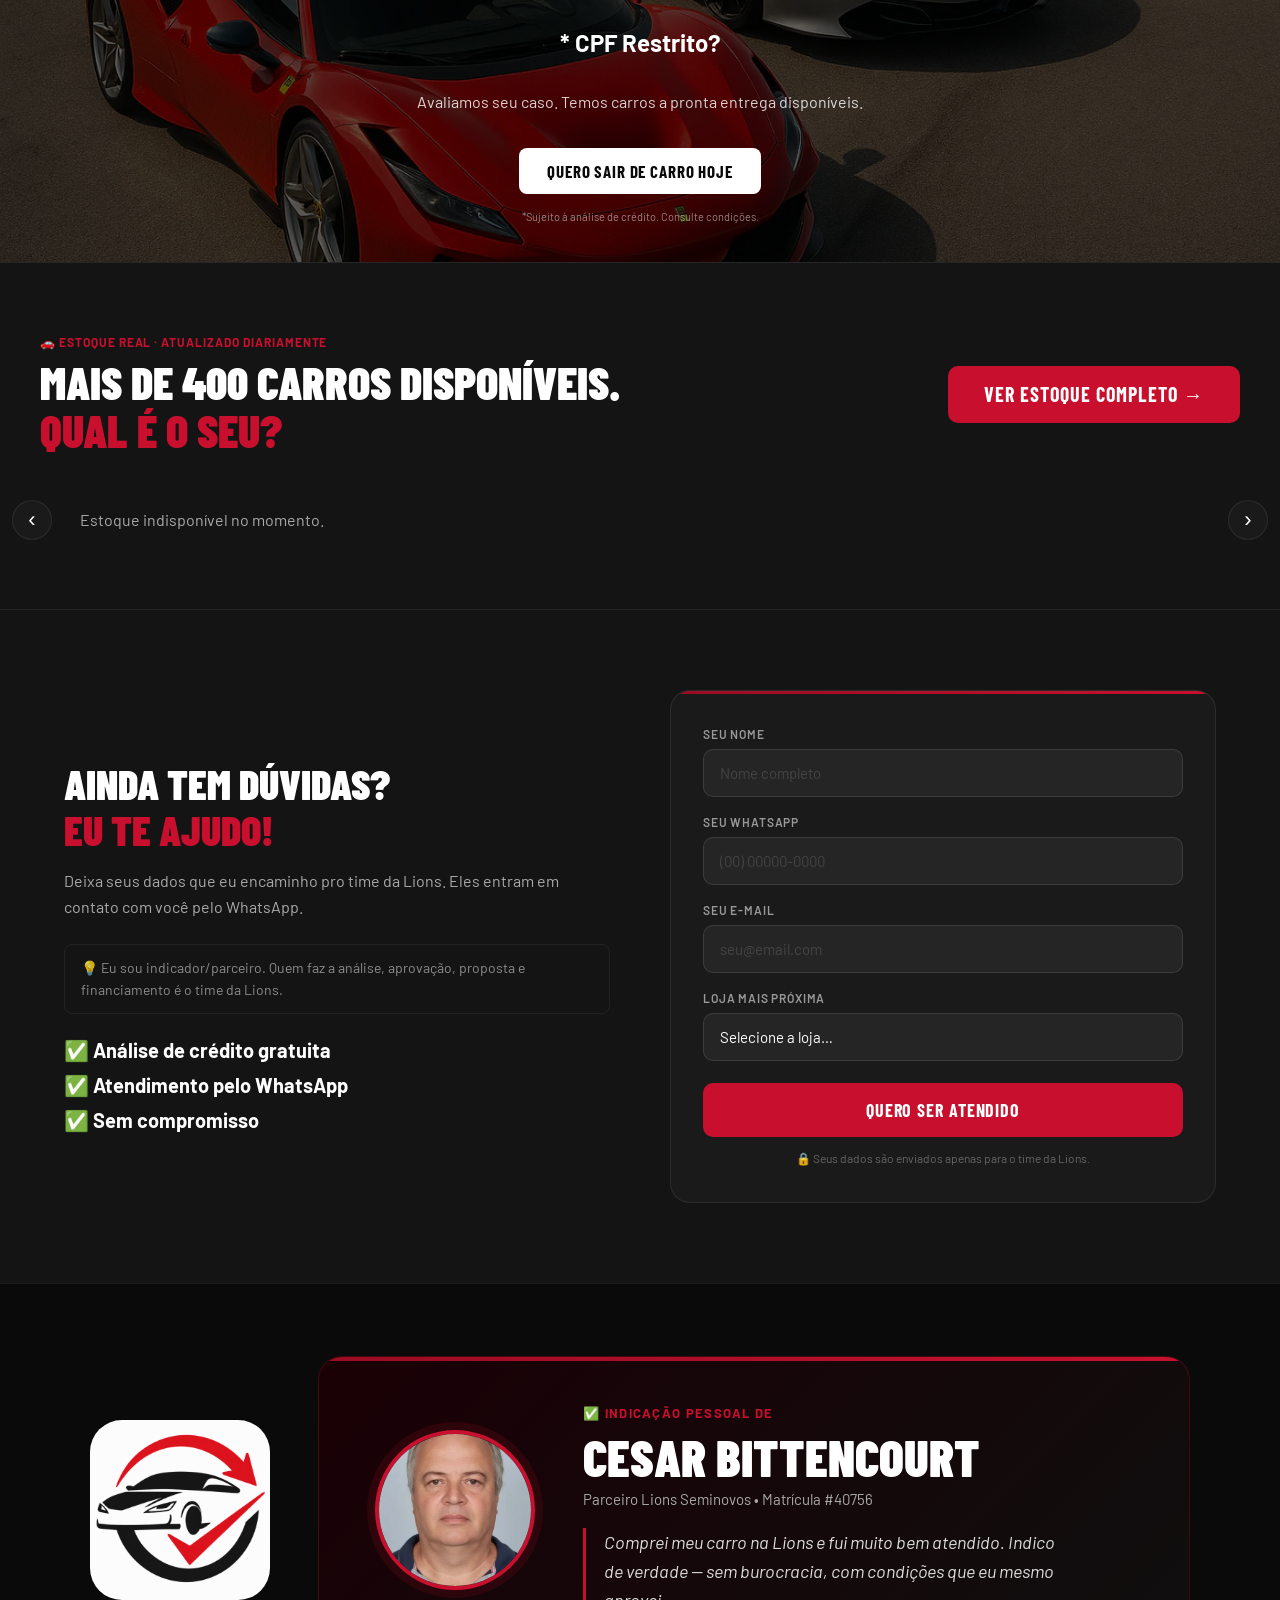
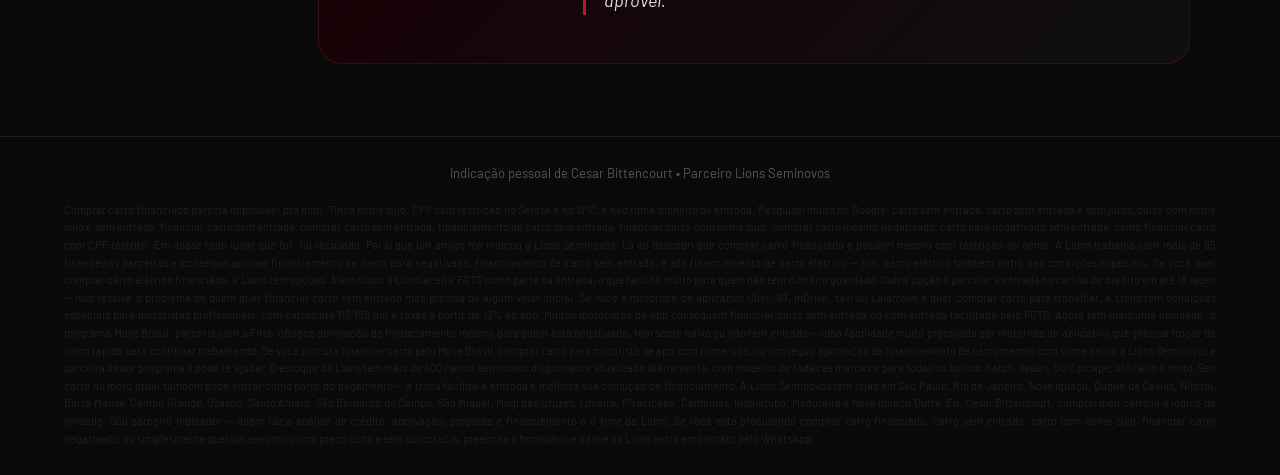
==== commit a003dbd6: "Trocar Pixel Meta novo ID" ====
--- a/index.html
+++ b/index.html
@@ -14,10 +14,10 @@
   n.push=n;n.loaded=!0;n.version='2.0';n.queue=[];t=b.createElement(e);t.async=!0;
   t.src=v;s=b.getElementsByTagName(e)[0];s.parentNode.insertBefore(t,s)}(window,
   document,'script','https://connect.facebook.net/en_US/fbevents.js');
-  fbq('init','1391147762825325');
+  fbq('init','220842857935869');
   fbq('track','PageView');
   </script>
-  <noscript><img height="1" width="1" style="display:none" src="https://www.facebook.com/tr?id=1391147762825325&ev=PageView&noscript=1"/></noscript>
+  <noscript><img height="1" width="1" style="display:none" src="https://www.facebook.com/tr?id=220842857935869&ev=PageView&noscript=1"/></noscript>
   <!-- Google Analytics -->
   <script async src="https://www.googletagmanager.com/gtag/js?id=G-1HCX6DXXSW"></script>
   <script>
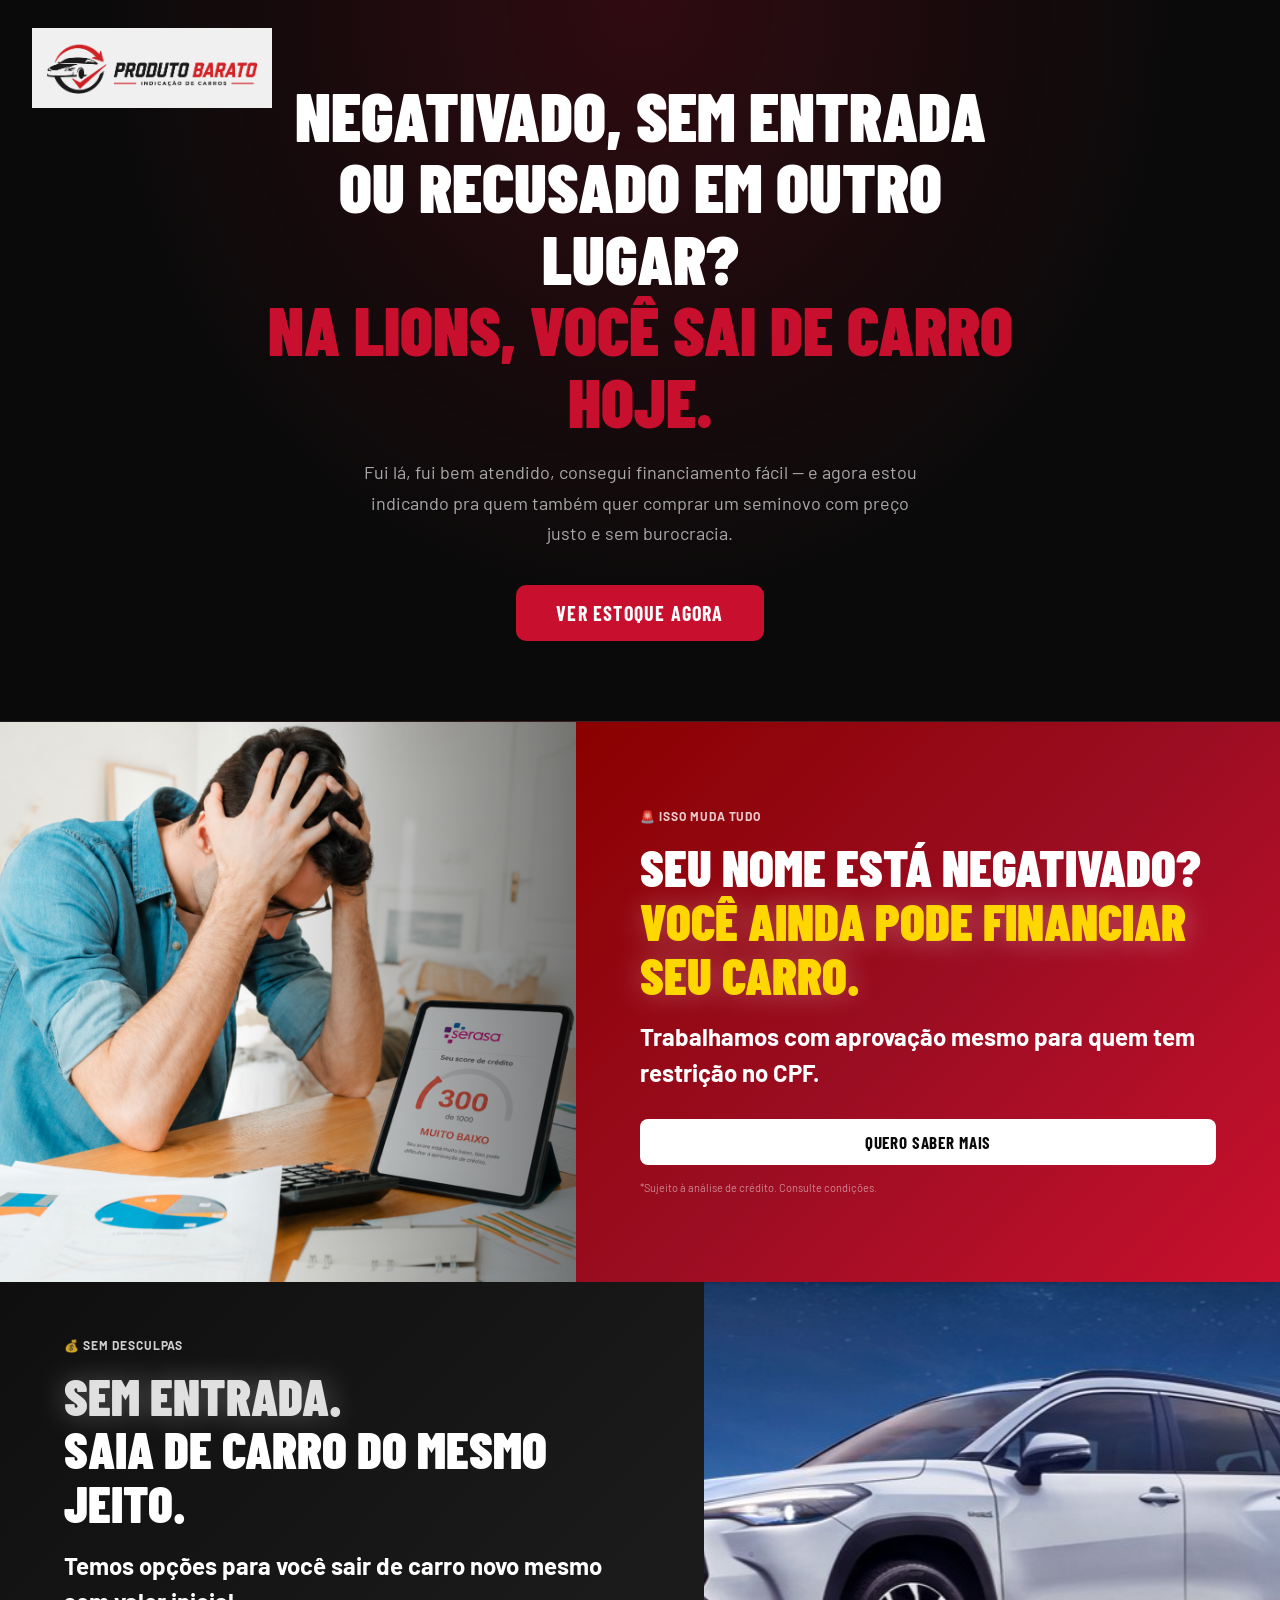
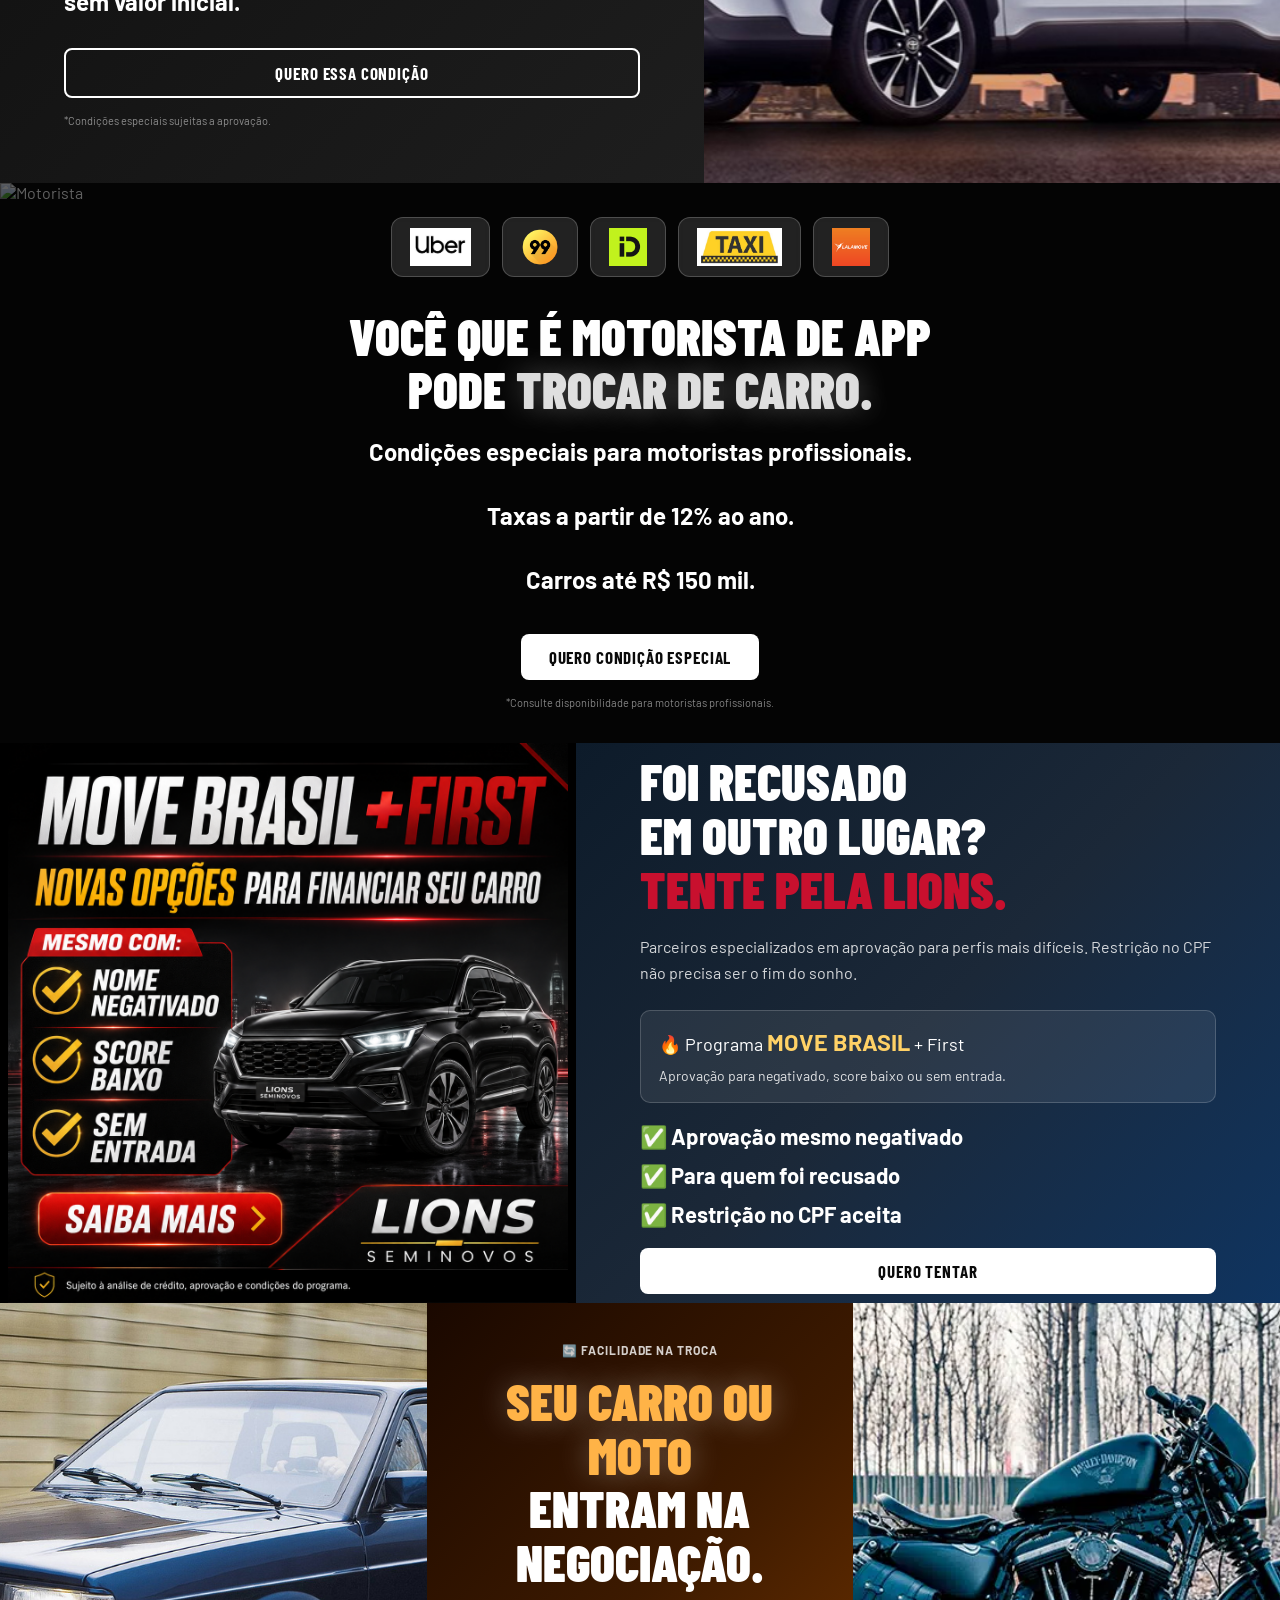
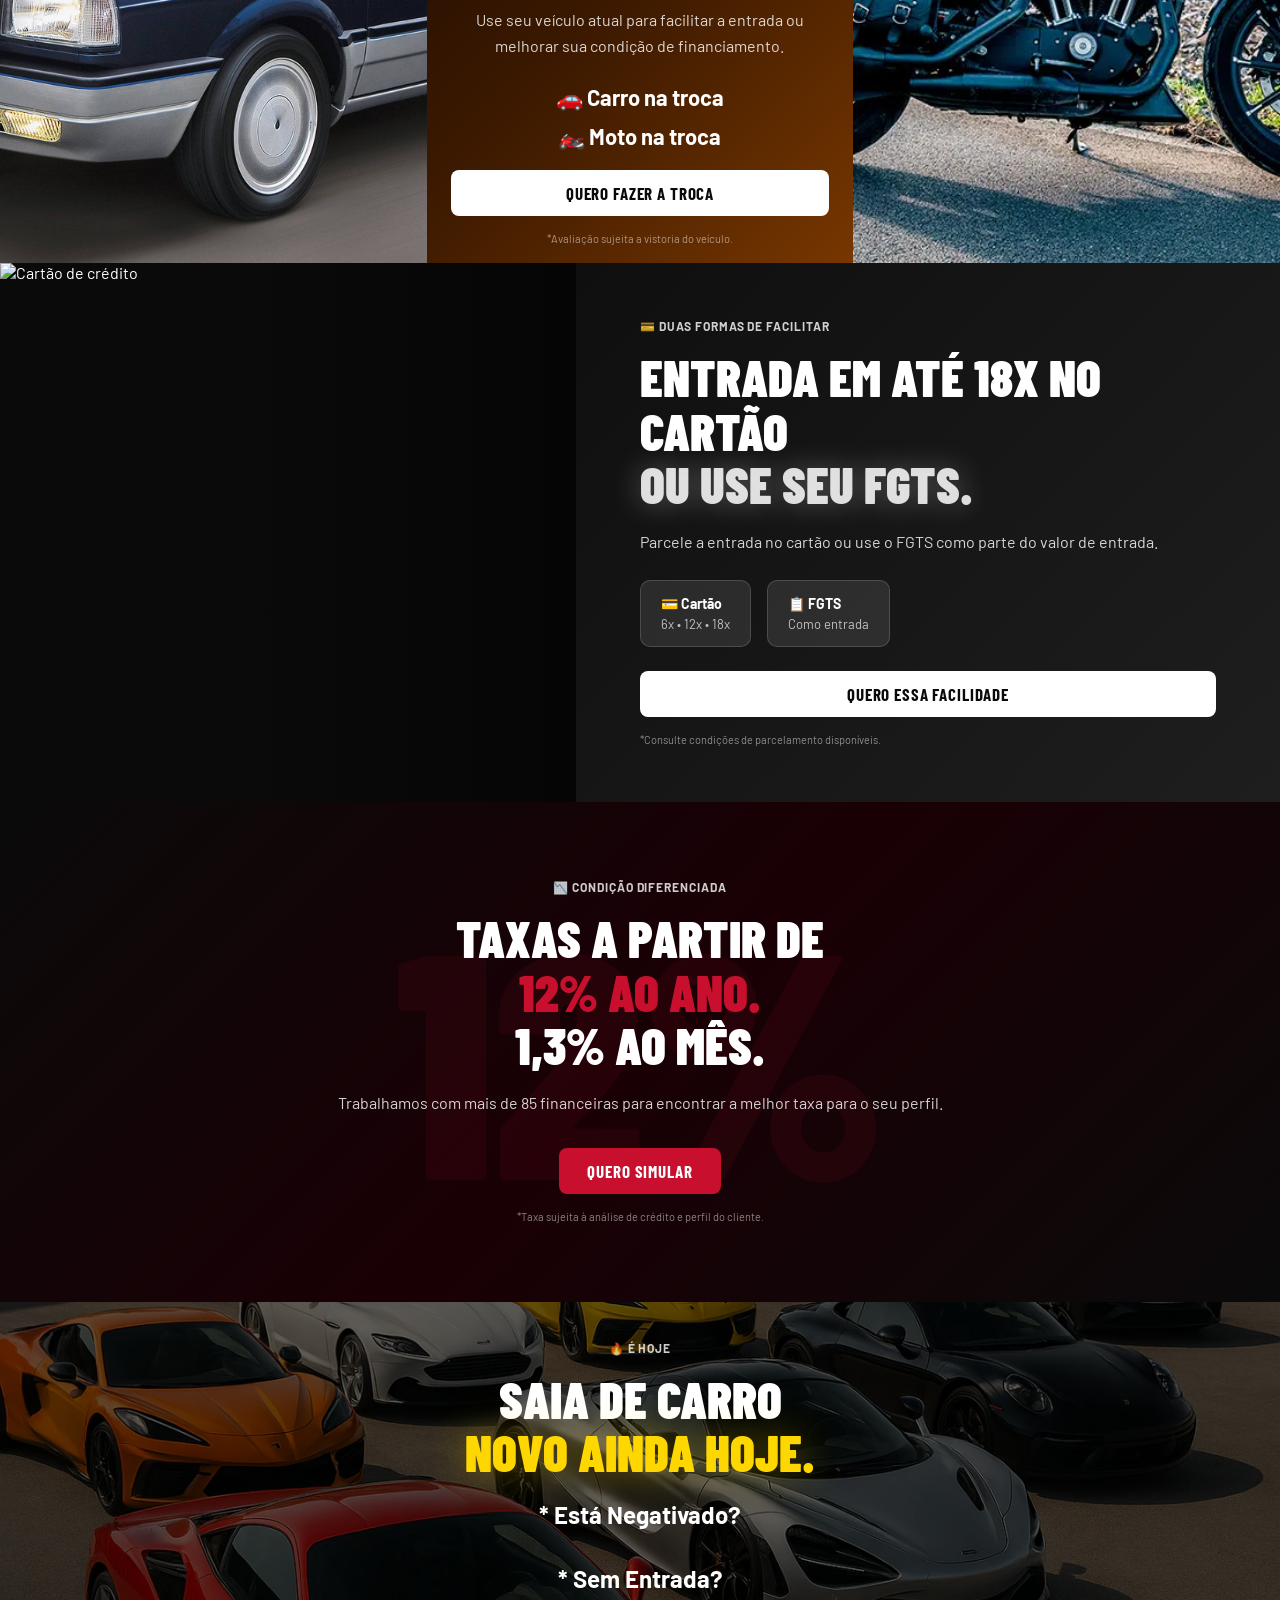
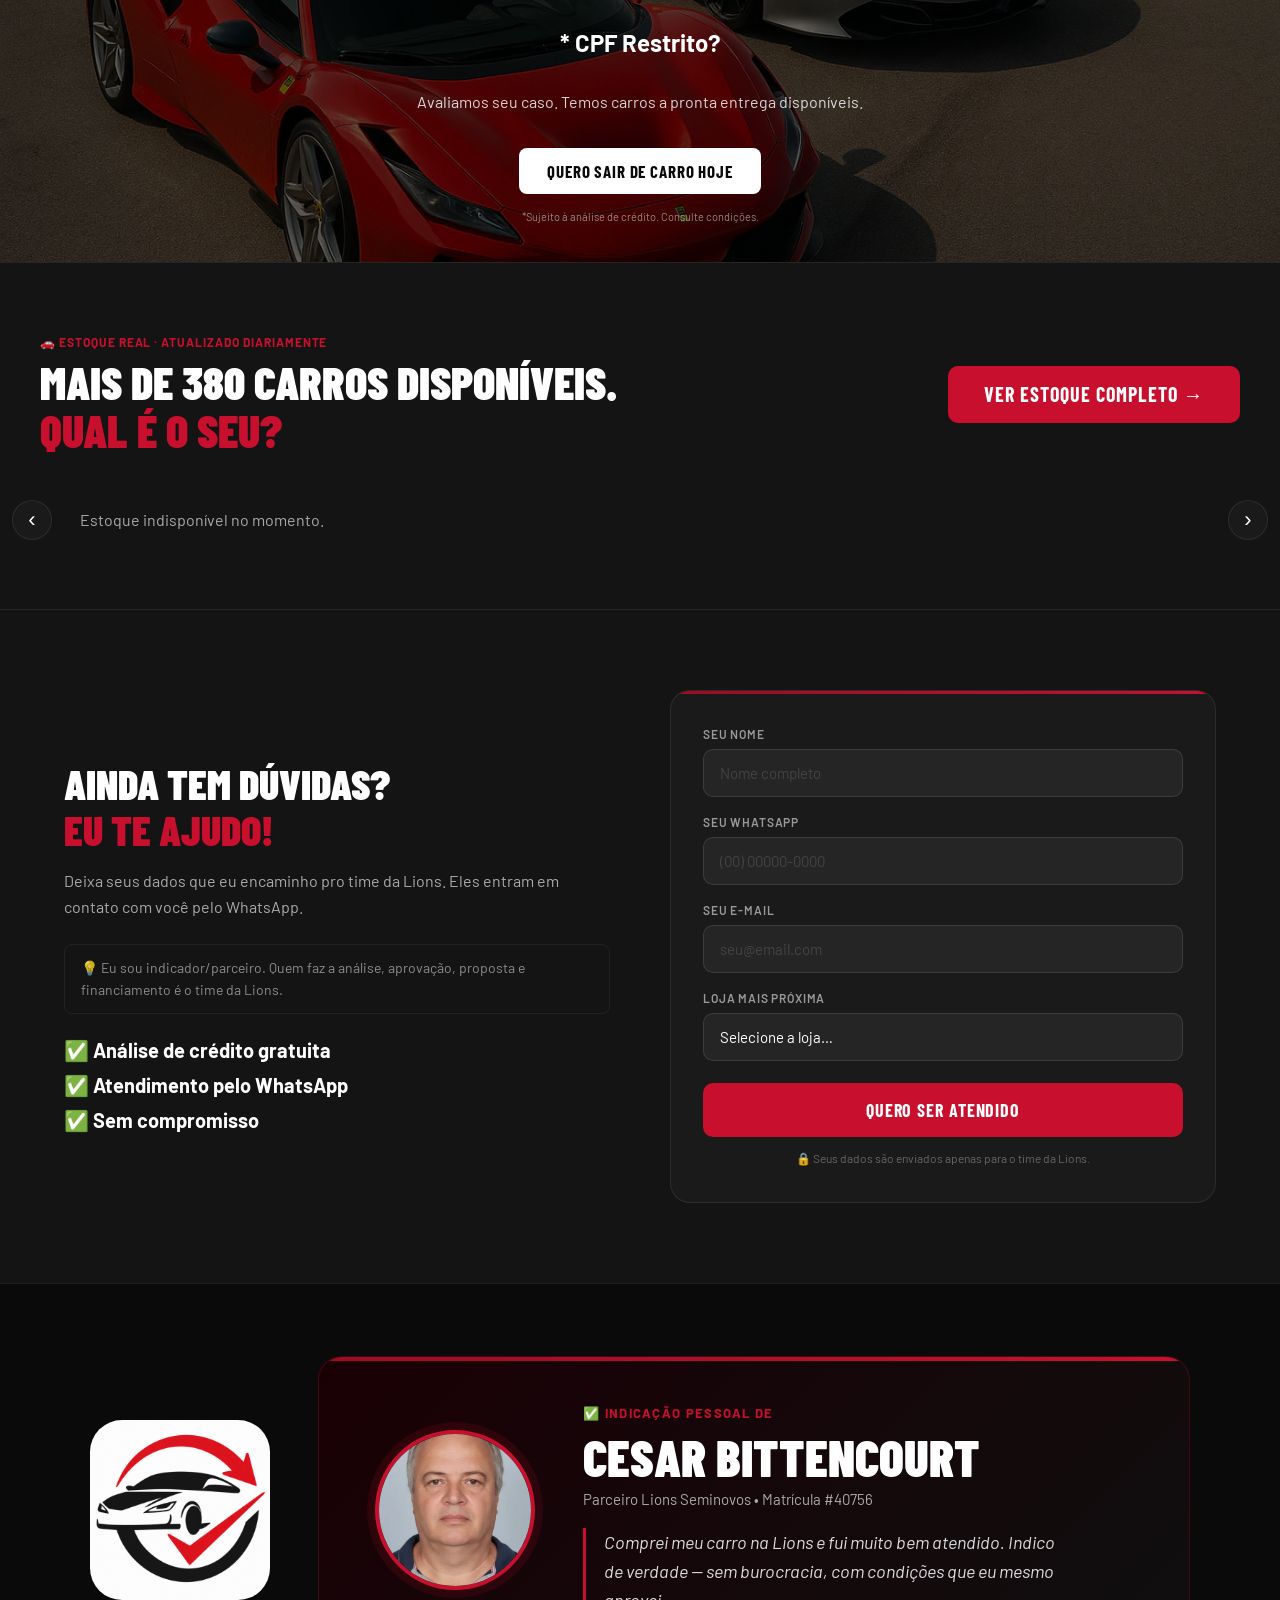
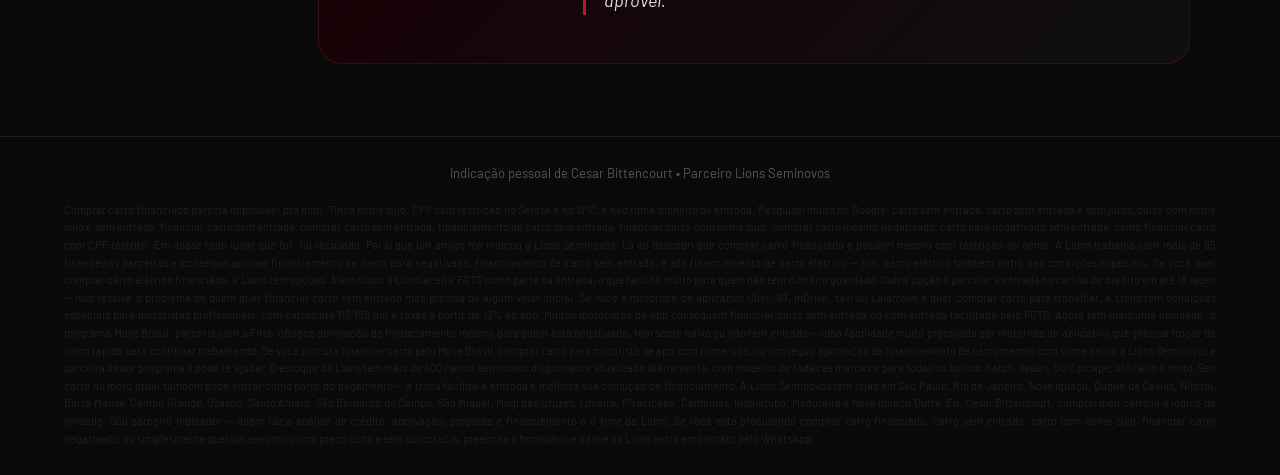
==== commit 527f8784: "Número de carros dinâmico na home e no estoque" ====
--- a/index.html
+++ b/index.html
@@ -14,10 +14,10 @@
   n.push=n;n.loaded=!0;n.version='2.0';n.queue=[];t=b.createElement(e);t.async=!0;
   t.src=v;s=b.getElementsByTagName(e)[0];s.parentNode.insertBefore(t,s)}(window,
   document,'script','https://connect.facebook.net/en_US/fbevents.js');
-  fbq('init','220842857935869');
+  fbq('init','874992558403611');
   fbq('track','PageView');
   </script>
-  <noscript><img height="1" width="1" style="display:none" src="https://www.facebook.com/tr?id=220842857935869&ev=PageView&noscript=1"/></noscript>
+  <noscript><img height="1" width="1" style="display:none" src="https://www.facebook.com/tr?id=874992558403611&ev=PageView&noscript=1"/></noscript>
   <!-- Google Analytics -->
   <script async src="https://www.googletagmanager.com/gtag/js?id=G-1HCX6DXXSW"></script>
   <script>
@@ -194,7 +194,7 @@
     <div class="preview-header">
       <div class="preview-header-texto">
         <p class="preview-label">🚗 Estoque real · Atualizado diariamente</p>
-        <h2 class="preview-titulo">Mais de 400 carros disponíveis.<br/><em>Qual é o seu?</em></h2>
+        <h2 class="preview-titulo"><span id="homeEstoqueNumero">Mais de 380</span> carros disponíveis.<br/><em>Qual é o seu?</em></h2>
       </div>
       <a href="estoque.html" class="btn-estoque-completo">Ver estoque completo →</a>
     </div>
@@ -348,5 +348,23 @@
 
   <script src="env.js"></script>
   <script src="script.js"></script>
+  <script>
+  // Atualiza número de carros na home a partir do Supabase
+  (async function() {
+    try {
+      const url = window.__ENV__?.SUPABASE_URL;
+      const key = window.__ENV__?.SUPABASE_ANON_KEY;
+      if (!url || !key) return;
+      const res  = await fetch(`${url}/rest/v1/config_site?chave=eq.total_estoque&select=valor`, {
+        headers: { apikey: key, Authorization: `Bearer ${key}` }
+      });
+      const data = await res.json();
+      if (data && data[0] && data[0].valor) {
+        const el = document.getElementById('homeEstoqueNumero');
+        if (el) el.textContent = data[0].valor;
+      }
+    } catch(e) {}
+  })();
+  </script>
 </body>
 </html>
--- a/style.css
+++ b/style.css
@@ -246,7 +246,88 @@
 
 @keyframes spin{to{transform:rotate(360deg)}}
 
+/* Barra de progresso loading */
+.loading-progresso-box{display:flex;flex-direction:column;align-items:center;gap:14px;padding:60px 40px;text-align:center}
+.loading-logo{font-size:48px;animation:pulse 1.5s ease-in-out infinite}
+@keyframes pulse{0%,100%{transform:scale(1);opacity:1}50%{transform:scale(1.1);opacity:.8}}
+.progresso-txt{font-family:'Barlow Condensed',sans-serif;font-size:20px;font-weight:700;text-transform:uppercase;color:var(--branco)}
+.barra-progresso-bg{width:280px;height:6px;background:rgba(255,255,255,.1);border-radius:3px;overflow:hidden}
+.barra-progresso-fill{height:100%;width:0%;background:linear-gradient(90deg,var(--vermelho-escuro),var(--vermelho));border-radius:3px;transition:width .3s ease}
+.progresso-sub{font-size:13px;color:#555}
+
+/* ══ TOPBAR MOBILE (filtro + busca) ══ */
+.mobile-topbar{display:none}
+
+/* ══ SIDEBAR DE FILTROS (ESTOQUE) ══ */
+.estoque-layout{display:grid;grid-template-columns:280px 1fr;gap:32px;align-items:start}
+.estoque-main{min-width:0}
+
+.filtros-sidebar{background:var(--preto-card);border:1px solid var(--borda);border-radius:16px;padding:24px;position:sticky;top:24px}
+.sidebar-header{display:flex;align-items:center;justify-content:space-between;margin-bottom:20px}
+.sidebar-titulo{font-family:'Barlow Condensed',sans-serif;font-size:18px;font-weight:700;text-transform:uppercase;letter-spacing:.05em}
+.btn-limpar-filtros{background:transparent;border:1px solid rgba(255,255,255,.15);border-radius:6px;color:var(--cinza);font-size:12px;padding:5px 12px;cursor:pointer;transition:all .2s}
+.btn-limpar-filtros:hover{border-color:var(--vermelho);color:var(--vermelho)}
+
+/* Barra de progresso dentro da sidebar */
+.sidebar-progresso{margin-bottom:16px;display:none}
+.sidebar-progresso-bar{height:4px;background:rgba(255,255,255,.08);border-radius:2px;overflow:hidden;margin-bottom:6px}
+.sidebar-progresso-fill{height:100%;width:0%;background:linear-gradient(90deg,var(--vermelho-escuro),var(--vermelho));border-radius:2px;transition:width .3s ease}
+.sidebar-progresso-txt{font-size:11px;color:#555}
+
+.sidebar-grupo{margin-bottom:20px}
+.sidebar-label{display:block;font-size:11px;font-weight:700;text-transform:uppercase;letter-spacing:.08em;color:#777;margin-bottom:8px}
+.sidebar-select{width:100%;background:rgba(255,255,255,.04);border:1px solid rgba(255,255,255,.1);border-radius:8px;padding:10px 12px;font-family:'Barlow',sans-serif;font-size:14px;color:var(--branco);outline:none;transition:border-color .2s;appearance:none;cursor:pointer;background-image:url("data:image/svg+xml,%3Csvg xmlns='http://www.w3.org/2000/svg' width='12' height='8' viewBox='0 0 12 8'%3E%3Cpath fill='%23888' d='M1 1l5 5 5-5'/%3E%3C/svg%3E");background-repeat:no-repeat;background-position:right 12px center}
+.sidebar-select:focus{border-color:var(--vermelho)}
+.sidebar-select option{background:var(--preto-card);color:var(--branco)}
+
+/* Range slider */
+.range-wrapper{position:relative;height:36px;margin-bottom:6px}
+.range-track{position:absolute;top:50%;left:0;right:0;height:4px;background:rgba(255,255,255,.1);border-radius:2px;transform:translateY(-50%);pointer-events:none}
+.range-fill{position:absolute;height:100%;background:var(--vermelho);border-radius:2px}
+.range-slider{position:absolute;top:50%;width:100%;transform:translateY(-50%);appearance:none;background:transparent;pointer-events:none;z-index:2}
+.range-slider::-webkit-slider-thumb{appearance:none;width:18px;height:18px;border-radius:50%;background:var(--vermelho);border:2px solid var(--branco);cursor:pointer;pointer-events:all;box-shadow:0 0 0 3px rgba(200,16,46,.25)}
+.range-slider::-moz-range-thumb{width:18px;height:18px;border-radius:50%;background:var(--vermelho);border:2px solid var(--branco);cursor:pointer;pointer-events:all}
+.range-valores{display:flex;justify-content:space-between;font-size:12px;color:var(--cinza)}
+
+/* Checkboxes carroceria */
+.checkbox-lista{display:flex;flex-direction:column;gap:8px}
+.checkbox-item{display:flex;align-items:center;gap:10px;font-size:14px;color:var(--cinza);cursor:pointer;padding:4px 0;transition:color .2s}
+.checkbox-item:hover{color:var(--branco)}
+.checkbox-item input[type=checkbox]{appearance:none;width:16px;height:16px;border:1px solid rgba(255,255,255,.2);border-radius:4px;background:rgba(255,255,255,.04);cursor:pointer;flex-shrink:0;transition:all .2s;position:relative}
+.checkbox-item input[type=checkbox]:checked{background:var(--vermelho);border-color:var(--vermelho)}
+.checkbox-item input[type=checkbox]:checked::after{content:'✓';position:absolute;top:50%;left:50%;transform:translate(-50%,-50%);font-size:10px;color:#fff;font-weight:700}
+
+/* Botão fechar sidebar (mobile) */
+.btn-fechar-sidebar{display:none;width:100%;margin-top:16px;background:rgba(255,255,255,.06);border:1px solid var(--borda);border-radius:8px;color:var(--cinza);font-size:14px;padding:12px;cursor:pointer}
+
+/* Overlay */
+.sidebar-overlay{display:none;position:fixed;inset:0;background:rgba(0,0,0,.7);z-index:199;backdrop-filter:blur(3px)}
+.sidebar-overlay.ativo{display:block}
+
 @media(max-width:768px){
+  .estoque-layout{grid-template-columns:1fr}
+  /* Topbar mobile: filtro + busca */
+  .mobile-topbar{display:flex;align-items:center;gap:10px;padding:12px 16px;background:var(--preto-medio);border-bottom:1px solid var(--borda);position:sticky;top:0;z-index:90}
+  .mobile-btn-filtro{background:var(--preto-card);border:1px solid var(--borda);border-radius:8px;color:var(--branco);font-family:'Barlow Condensed',sans-serif;font-size:15px;font-weight:700;padding:10px 16px;cursor:pointer;white-space:nowrap;flex-shrink:0}
+  .mobile-busca{flex:1;background:rgba(255,255,255,.05);border:1px solid rgba(255,255,255,.1);border-radius:8px;padding:10px 14px;font-family:'Barlow',sans-serif;font-size:14px;color:var(--branco);outline:none}
+  .mobile-busca::placeholder{color:#555}
+  .mobile-busca:focus{border-color:var(--vermelho)}
+  /* Busca desktop some no mobile */
+  .sidebar-busca-desktop{display:none}
+  /* Sidebar vira painel deslizante */
+  .filtros-sidebar{position:fixed;top:0;left:0;bottom:0;width:300px;z-index:200;border-radius:0;overflow-y:auto;transform:translateX(-100%);transition:transform .3s ease}
+  .filtros-sidebar.aberta{transform:translateX(0)}
+  .btn-fechar-sidebar{display:block}
+  /* 1 coluna no mobile — foto em cima, info embaixo */
+  .estoque-page-grid{grid-template-columns:1fr!important}
+  .ep-card{display:flex;flex-direction:column;border-radius:12px;overflow:hidden}
+  .ep-foto{height:200px;width:100%}
+  .ep-foto img{width:100%;height:100%;object-fit:cover}
+  .ep-info{padding:14px}
+  .ep-modelo{font-size:17px}
+  .ep-detalhes{font-size:13px}
+  .btn-carro{padding:14px;font-size:17px}
+
   .hero-logo{height:36px;top:16px;left:16px}
   .criativo{flex-direction:column!important;min-height:auto;max-height:none!important}
   .c-foto{min-height:260px;max-height:320px;order:1!important}
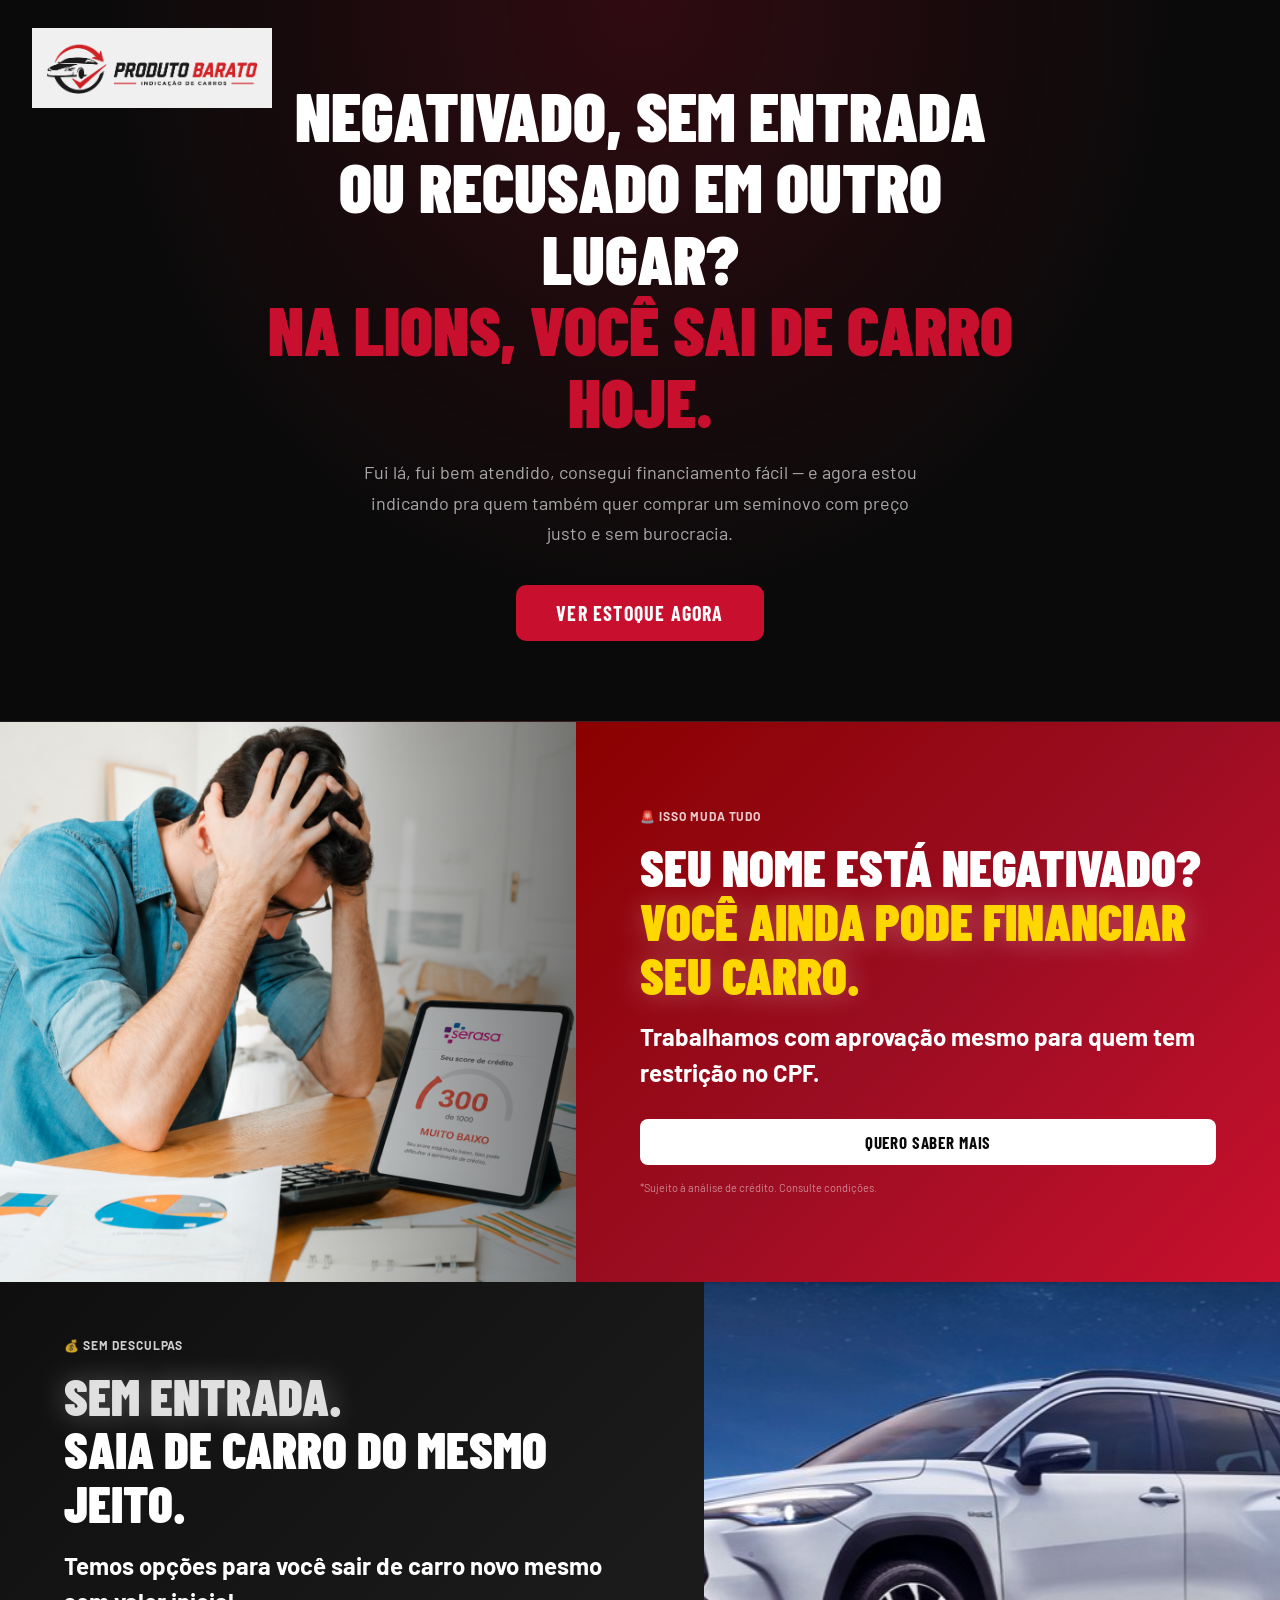
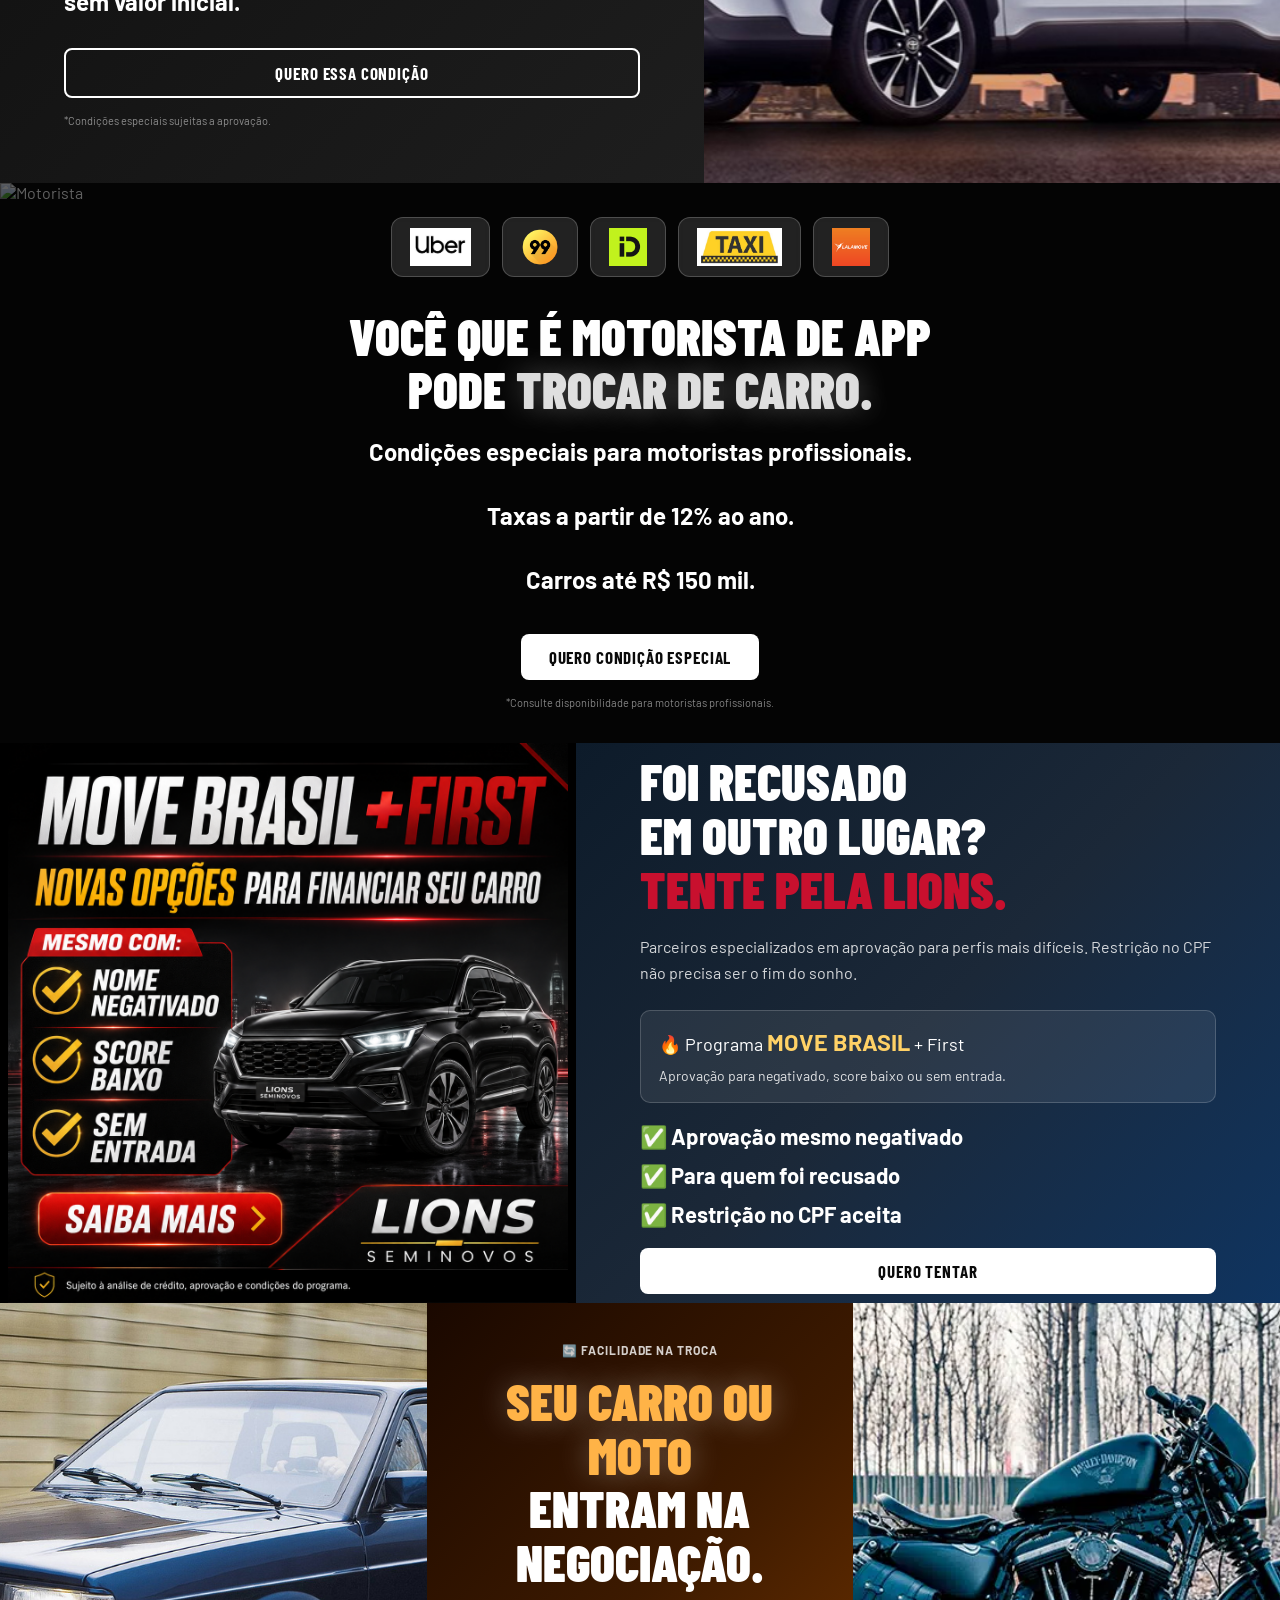
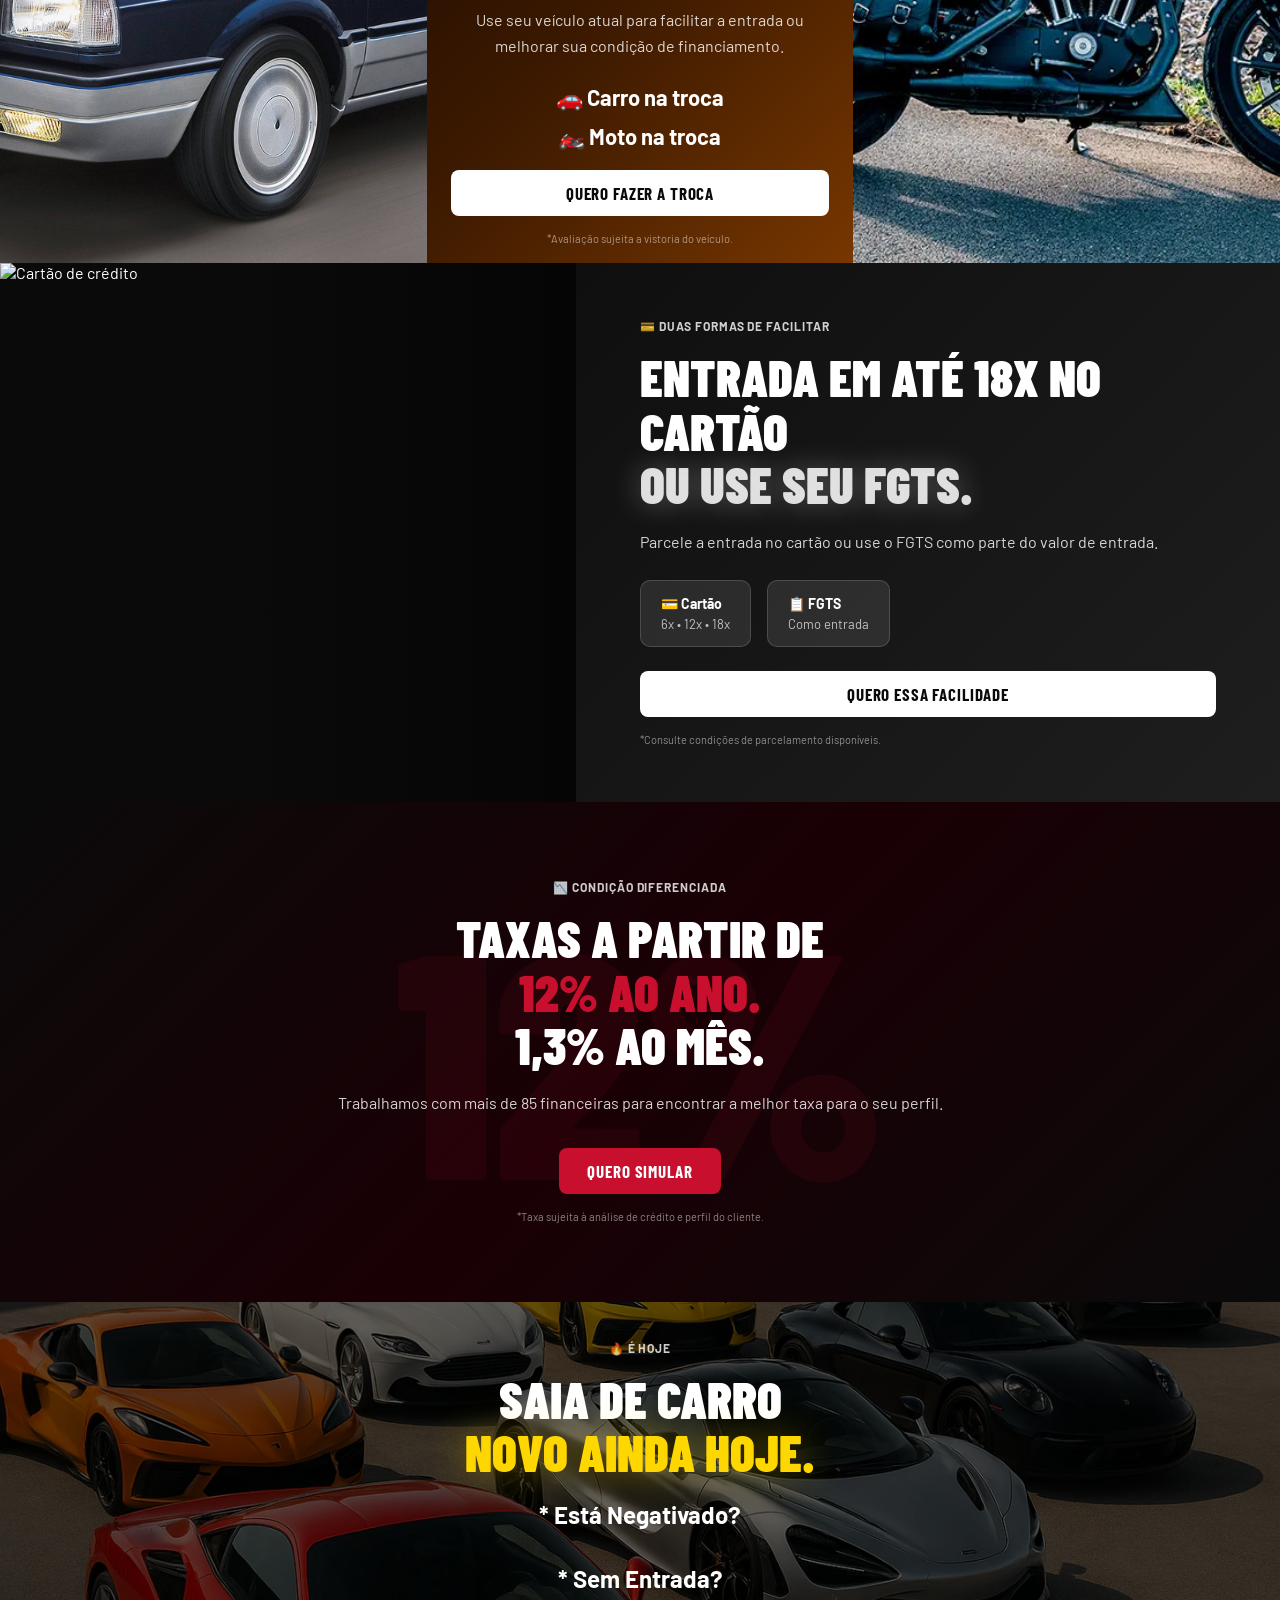
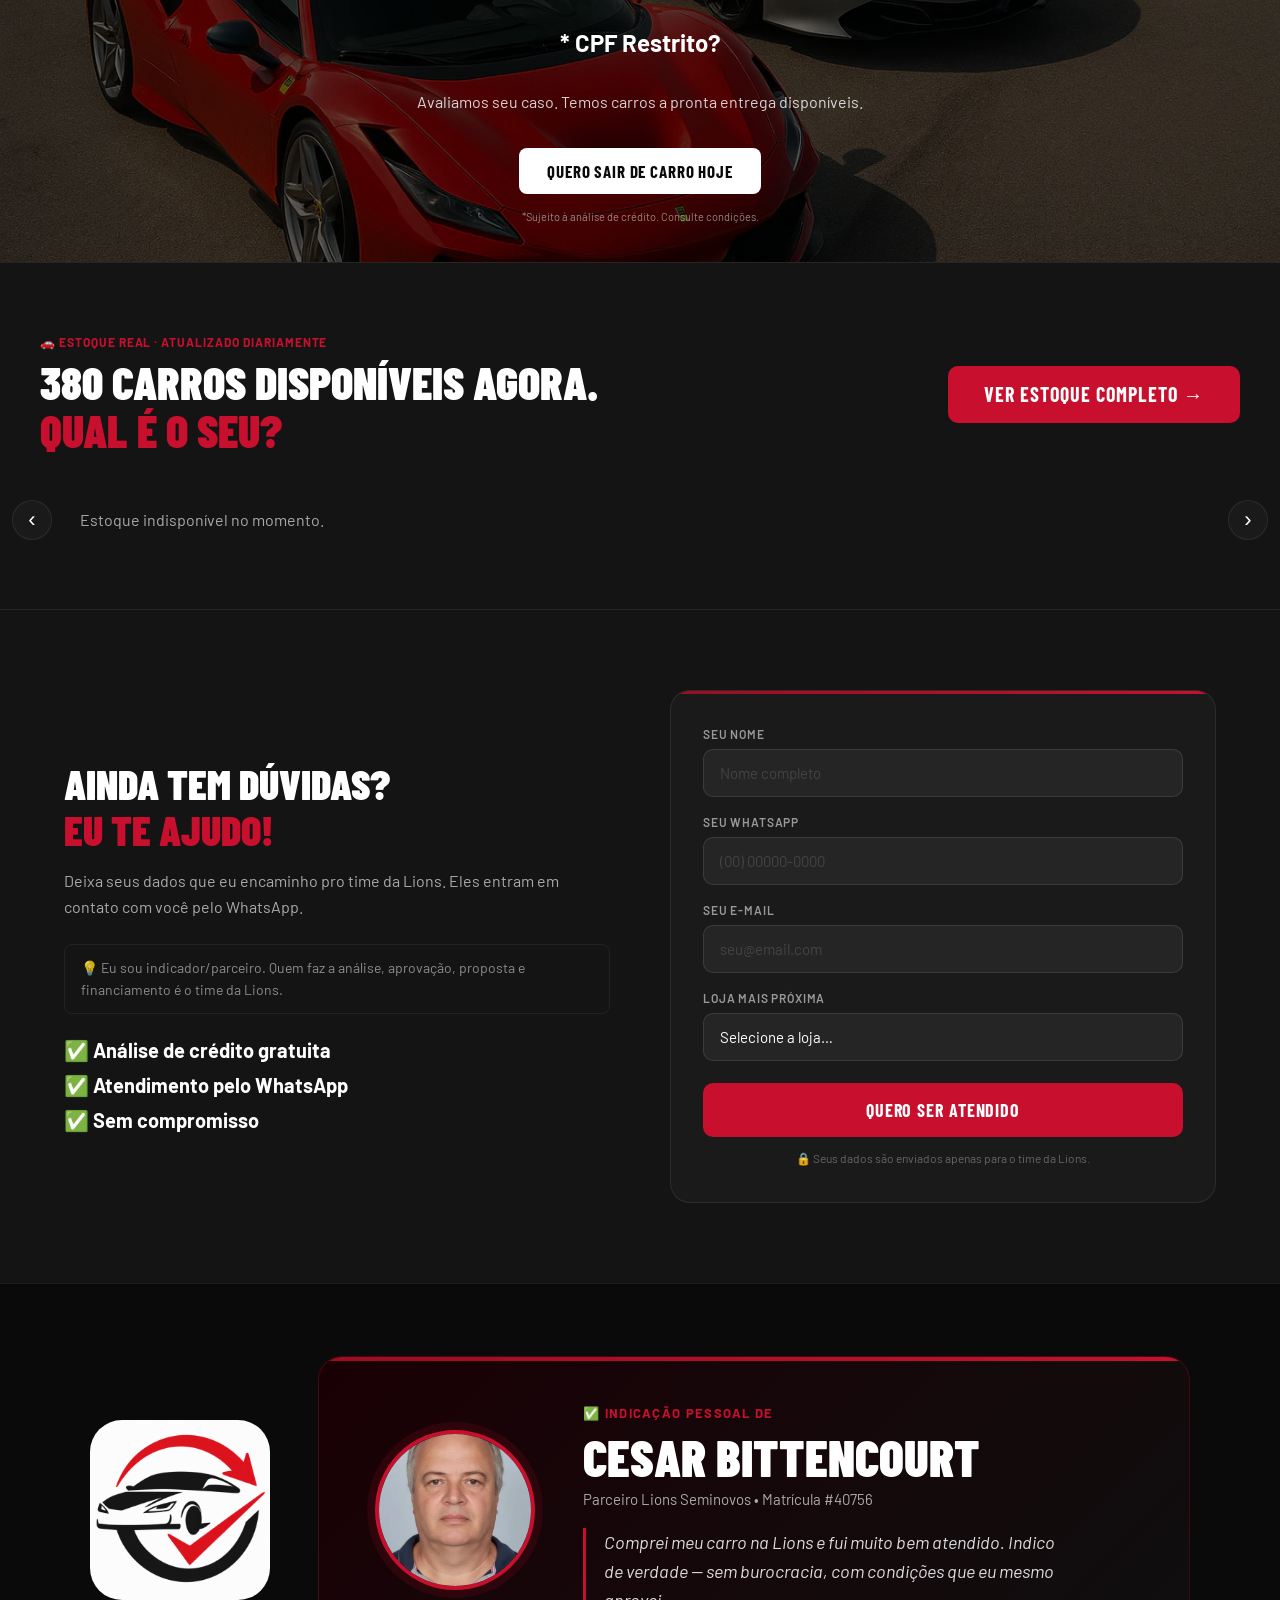
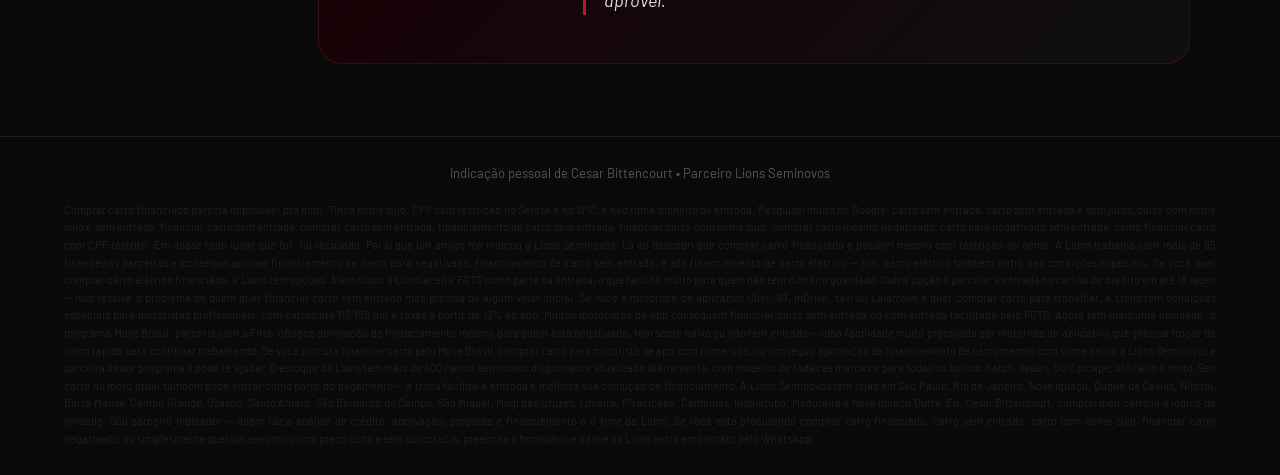
==== commit 83525151: "Contador e SEO corrigidos, número real sem texto duplicado" ====
--- a/index.html
+++ b/index.html
@@ -194,7 +194,7 @@
     <div class="preview-header">
       <div class="preview-header-texto">
         <p class="preview-label">🚗 Estoque real · Atualizado diariamente</p>
-        <h2 class="preview-titulo"><span id="homeEstoqueNumero">Mais de 380</span> carros disponíveis.<br/><em>Qual é o seu?</em></h2>
+        <h2 class="preview-titulo"><span id="homeEstoqueNumero">380</span> carros disponíveis agora.<br/><em>Qual é o seu?</em></h2>
       </div>
       <a href="estoque.html" class="btn-estoque-completo">Ver estoque completo →</a>
     </div>
